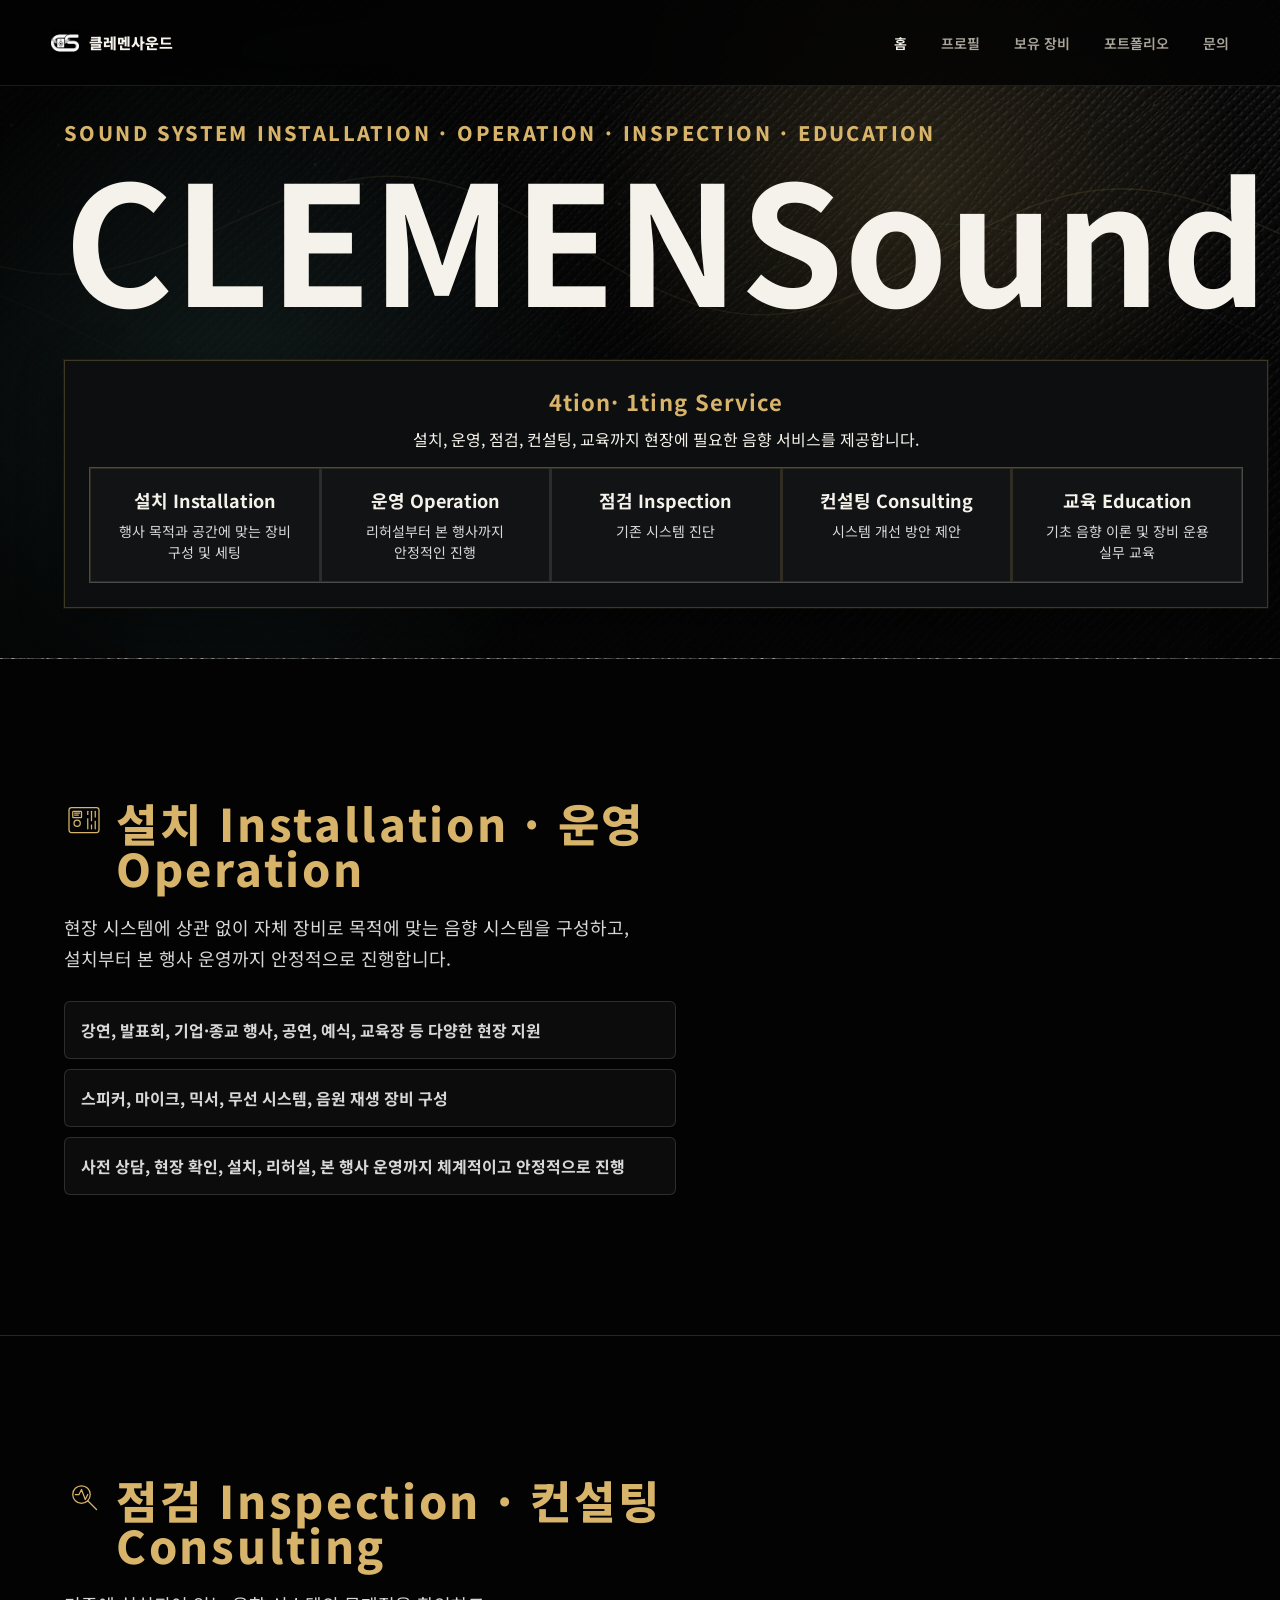
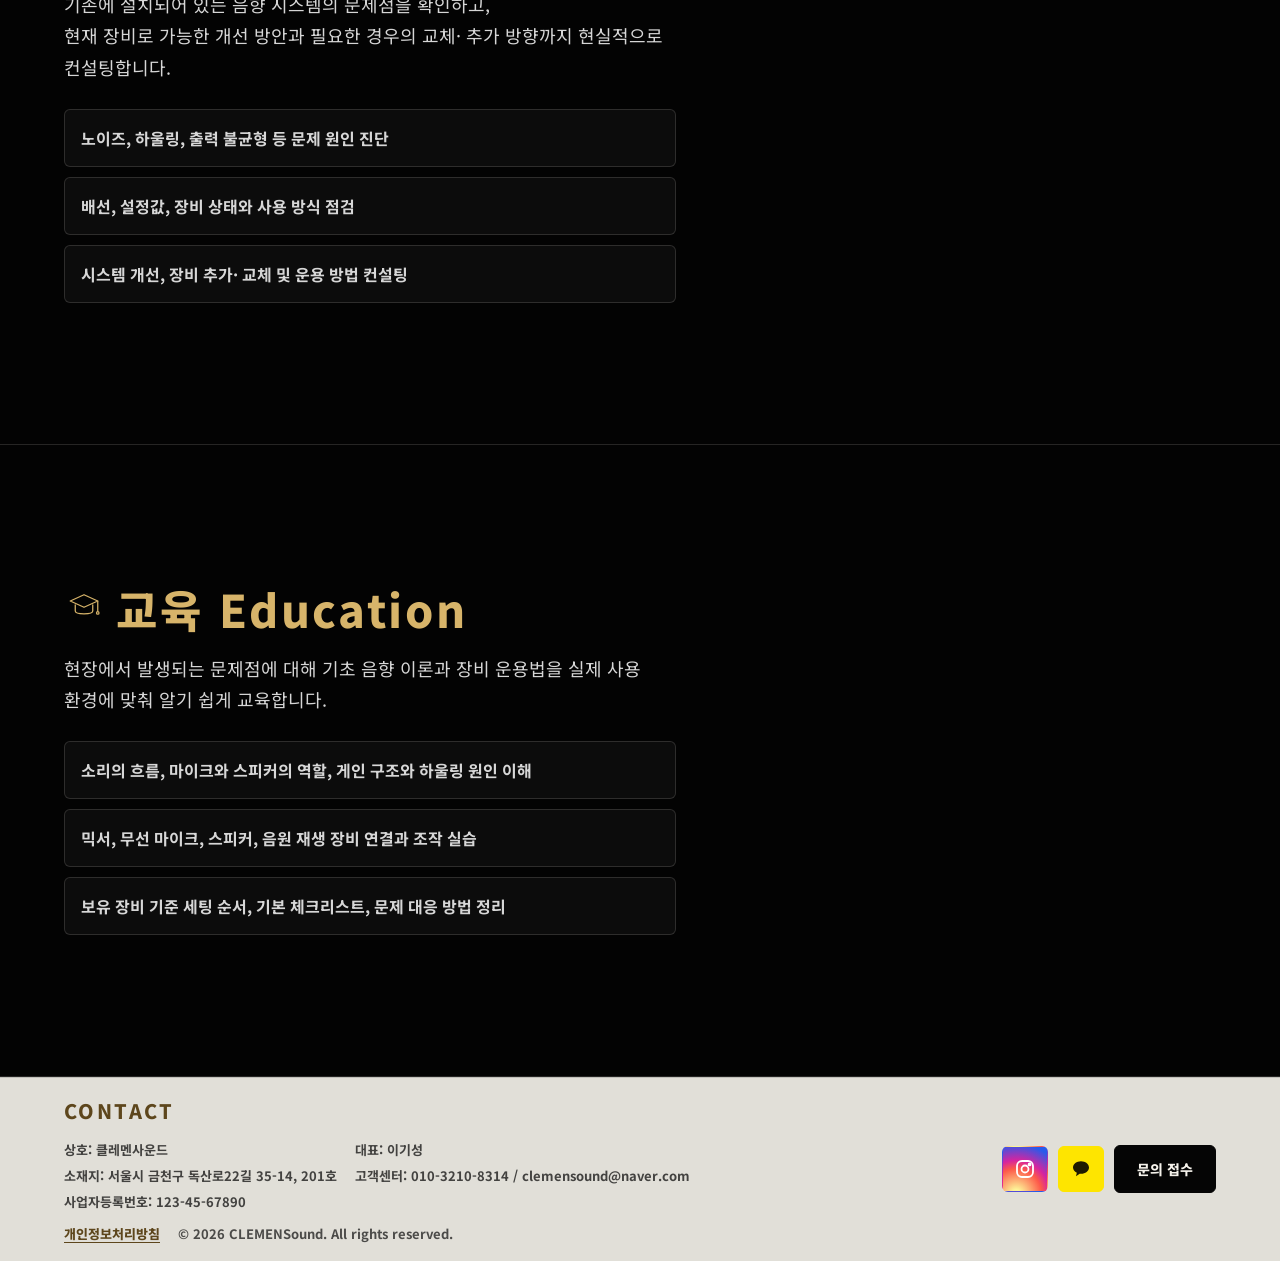
==== index.html @ 14109f8a "icon" ====
<!doctype html>
<html lang="ko">
  <head>
    <meta charset="utf-8" />
    <meta name="viewport" content="width=device-width, initial-scale=1" />
    <title>CLEMENSound 클레멘사운드</title>
    <meta
      name="description"
      content="CLEMENSound는 소규모 행사, 공연, 성당 및 야외 결혼식, 음향 시스템 설치와 오퍼레이팅, 기존 설치 음향 점검과 컨설팅, 기초 음향 및 장비 운용 교육을 제공합니다."
    />
    <link rel="preconnect" href="https://fonts.googleapis.com" />
    <link rel="preconnect" href="https://fonts.gstatic.com" crossorigin />
    <link
      href="https://fonts.googleapis.com/css2?family=Inter:wght@400;500;600;700;800&family=Noto+Sans+KR:wght@400;500;700;800&display=swap"
      rel="stylesheet"
    />
    <link rel="stylesheet" href="styles.css" />
  </head>
  <body data-page="home">
    <div data-header></div>

    <main id="top">
      <section class="hero" aria-labelledby="hero-title">
        <canvas id="soundCanvas" class="sound-canvas" aria-hidden="true"></canvas>
        <div class="hero-shade" aria-hidden="true"></div>
        <div class="hero-inner">
          <p class="eyebrow">Sound System Installation · Operation · Inspection · Education</p>
          <h1 id="hero-title">CLEMENSound</h1>
        </div>

				<div class="service-overview">
				<strong>4tion· 1ting Service</strong>
					<p>    설치, 운영, 점검, 컨설팅, 교육까지 현장에 필요한 음향 서비스를 제공합니다.	</p>
				<div class="hero-actions-grid">
					<div class="hero-action">
						<h3>설치 Installation</h3>
						<p>행사 목적과 공간에 맞는 장비 구성 및 세팅</p>
					</div>
					<div class="hero-action">
						<h3>운영 Operation</h3>
						<p>리허설부터 본 행사까지 안정적인 진행</p>
					</div>
					<div class="hero-action">
						<h3>점검 Inspection</h3>
						<p>기존 시스템 진단</p>
					</div>
					<div class="hero-action">
						<h3> 컨설팅 Consulting</h3>
						<p>시스템 개선 방안 제안</p>
					</div>
					<div class="hero-action">
						<h3>교육 Education</h3>
						<p>기초 음향 이론 및 장비 운용 실무 교육</p>
					</div>
				</div>
			</div>
      </section>

      <section id="setup-operation" class="studio-section setup-operation-section" aria-labelledby="setup-operation-title">
        <div class="studio-copy">
          <h2 id="setup-operation-title" class="section-title-eyebrow service-title">
						<img src="assets/icons/installation.svg" class="service-icon" alt="">
						설치 Installation · 운영 Operation
					</h2>
          <p class="section-description setup-description">
            현장 시스템에 상관 없이 자체 장비로 목적에 맞는 음향 시스템을 구성하고,
            설치부터 본 행사 운영까지 안정적으로 진행합니다.
          </p>
          <ul class="checkup-list">
            <li>강연, 발표회, 기업·종교 행사, 공연, 예식, 교육장 등 다양한 현장 지원</li>
            <li>스피커, 마이크, 믹서, 무선 시스템, 음원 재생 장비 구성</li>
            <li>사전 상담, 현장 확인, 설치, 리허설, 본 행사 운영까지 체계적이고 안정적으로 진행</li>
          </ul>
        </div>
      </section>

      <section id="inspection" class="studio-section inspection-section" aria-labelledby="inspection-title">
        <div class="studio-copy">
					<h2 class="section-title-eyebrow service-title">
						<img src="assets/icons/inspection.svg" class="service-icon" alt="">
						점검 Inspection · 컨설팅 Consulting
					</h2>
          <p class="section-description">
            기존에 설치되어 있는 음향 시스템의 문제점을 확인하고,<br>현재 장비로 가능한 개선 방안과
            필요한 경우의 교체· 추가 방향까지 현실적으로 컨설팅합니다.
          </p>
          <ul class="checkup-list">
            <li>노이즈, 하울링, 출력 불균형 등 문제 원인 진단</li>
            <li>배선, 설정값, 장비 상태와 사용 방식 점검</li>
            <li>시스템 개선, 장비 추가· 교체 및 운용 방법 컨설팅</li>
          </ul>
        </div>
      </section>

      <section id="education" class="studio-section education-section" aria-labelledby="education-title">
        <div class="studio-copy">
          <h2 id="education-title" class="section-title-eyebrow service-title">
						<img src="assets/icons/education.svg" class="service-icon" alt="">
						교육 Education
					</h2>
          <p class="section-description">
            현장에서 발생되는 문제점에 대해 기초 음향 이론과 장비 운용법을 실제 사용 환경에 맞춰 알기 쉽게 교육합니다.
          </p>
          <ul class="checkup-list">
            <li>소리의 흐름, 마이크와 스피커의 역할, 게인 구조와 하울링 원인 이해</li>
            <li>믹서, 무선 마이크, 스피커, 음원 재생 장비 연결과 조작 실습</li>
            <li>보유 장비 기준 세팅 순서, 기본 체크리스트, 문제 대응 방법 정리</li>
          </ul>
        </div>
      </section>
    </main>

    <div data-footer></div>

    <script src="common.js"></script>
    <script src="script.js"></script>
  </body>
</html>
---- styles.css ----
:root {
  color-scheme: dark;
  --font-main: "Century Gothic", "HY태백", "HYTaebaek", "Noto Sans KR", "Malgun Gothic", system-ui, sans-serif;
  --hero-height: 46vh;
  --bg: #030303;
  --panel: #0d0e10;
  --panel-2: #14161a;
  --text: #f5f2eb;
  --muted: #aaa59b;
  --line: rgba(245, 242, 235, 0.14);
  --white-soft: rgba(255, 255, 255, 0.84);
  --gold: #d7b46a;
  --red: #d95f50;
  --cyan: #77d7d5;
  --hero-bg-image: url("assets/images/Saffiano_BG_Garo.jpg");
}

* {
  box-sizing: border-box;
}

html {
  scroll-behavior: smooth;
  scroll-padding-top: 86px;
}

body {
  margin: 0;
  padding-bottom: 0;
  background: var(--bg);
  color: var(--text);
  font-family: var(--font-main);
  letter-spacing: 0;
  overflow-wrap: break-word;
  word-break: keep-all;
}

a {
  color: inherit;
  text-decoration: none;
}

.site-header {
  position: fixed;
  inset: 0 0 auto;
  z-index: 100;
  width: 100%;
  min-height: 86px;
  display: flex;
  align-items: center;
  padding: 22px clamp(20px, 4vw, 56px);
  border-bottom: 1px solid rgba(245, 242, 235, 0.1);
  background: rgba(3, 3, 3, 0.82);
  backdrop-filter: blur(18px);
}

.header-inner {
  display: flex;
  align-items: center;
  justify-content: space-between;
  gap: 24px;
  width: 100%;
}

.brand,
.nav-links {
  display: flex;
  align-items: center;
}

.brand {
  gap: 10px;
  font-weight: 800;
  font-size: 15px;
  text-transform: uppercase;
  white-space: nowrap;
}

.brand img {
  width: 28px;
  height: 28px;
  object-fit: contain;
  border-radius: 4px;
}

/* .brand-mark {
  width: 26px;
  height: 26px;
  border: 1px solid var(--line);
  border-radius: 50%;
  background:
    linear-gradient(90deg, transparent 41%, var(--gold) 42% 46%, transparent 47%),
    radial-gradient(circle at 50% 50%, rgba(215, 180, 106, 0.8), transparent 48%);
} */

.nav-links {
  gap: clamp(16px, 3vw, 34px);
  color: var(--muted);
  font-size: 14px;
  font-weight: 600;
}

.nav-links a:hover {
  color: var(--text);
}

.nav-links a.is-active,
.nav-links a[aria-current="page"] {
  color: var(--text);
}

.hero {
  position: relative;
  min-height: var(--hero-height);
  display: grid;
  align-items: end;
  overflow: hidden;
  padding: 118px clamp(20px, 5vw, 72px) 30px;
  border-bottom: 1px solid var(--line);
  background-color: #030303;
  background-image:
    linear-gradient(90deg, rgba(3, 3, 3, 0.9), rgba(3, 3, 3, 0.54)),
    var(--hero-bg-image);
  background-position:
    center,
    top left;
  background-repeat:
    no-repeat,
    repeat;
  background-size:
    auto,
    auto;
}

.sound-canvas,
.hero-shade {
  position: absolute;
  inset: 0;
}

.sound-canvas {
  width: 100%;
  height: 100%;
  opacity: 0.64;
}

.hero-shade {
  background:
    radial-gradient(circle at 72% 28%, rgba(215, 180, 106, 0.16), transparent 31%),
    radial-gradient(circle at 18% 62%, rgba(119, 215, 213, 0.1), transparent 32%),
    linear-gradient(90deg, rgba(3, 3, 3, 0.74) 0%, rgba(3, 3, 3, 0.48) 44%, rgba(3, 3, 3, 0.32) 100%),
    linear-gradient(180deg, rgba(3, 3, 3, 0.18), rgba(3, 3, 3, 0.9));
}

.hero-inner {
  position: relative;
  z-index: 1;
  width: min(1180px, 100%);
  padding-bottom: clamp(32px, 6vh, 62px);
}

.eyebrow {
  margin: 0 0 16px;
  color: var(--gold);
  font-size: 20px;
  font-weight: 800;
  letter-spacing: 0.12em;
  text-transform: uppercase;
}

h1,
h2,
h3,
p {
  margin-top: 0;
}

h1 {
  margin-bottom: 20px;
  font-size: clamp(62px, 13vw, 170px);
  line-height: 0.86;
  letter-spacing: 0;
  overflow-wrap: normal;
  word-break: keep-all;
}

.brand span,
#hero-title {
  white-space: nowrap;
}

h2,
h3,
p,
.button,
.nav-links a,
.equipment-row h3,
.equipment-row p,
.equipment-row strong {
  overflow-wrap: break-word;
}

.hero-copy {
  width: min(1180px, 100%);
  color: var(--white-soft);
  font-size: clamp(18px, 2vw, 24px);
  line-height: 1.62;
}

.hero-actions {
  display: flex;
  flex-wrap: wrap;
  gap: 12px;
  margin-top: 34px;
}

.button {
  display: inline-flex;
  align-items: center;
  justify-content: center;
  min-height: 48px;
  padding: 0 22px;
  border: 1px solid var(--line);
  border-radius: 6px;
  font-weight: 800;
  font-size: 14px;
}

.button.primary {
  background: var(--text);
  color: #050505;
  border-color: var(--text);
}

.button.secondary {
  color: var(--text);
  background: rgba(255, 255, 255, 0.06);
}

.button:hover {
  transform: translateY(-1px);
}

.hero-metrics {
  position: relative;
  z-index: 1;
  display: grid;
  grid-template-columns: repeat(4, minmax(0, 1fr));
  gap: 1px;
  width: min(1040px, 100%);
  background: var(--line);
  border: 1px solid var(--line);
}

.hero-metrics div {
  padding: 18px;
  background: rgba(8, 9, 10, 0.72);
  backdrop-filter: blur(14px);
}

.hero-metrics strong,
.hero-metrics span {
  display: block;
}

.hero-metrics strong {
  font-size: 24px;
}

.hero-metrics span {
  margin-top: 4px;
  color: var(--muted);
  font-size: 13px;
}

.section {
  padding: clamp(76px, 11vw, 142px) clamp(20px, 5vw, 72px);
}

.section-heading {
  display: flex;
  justify-content: space-between;
  gap: 24px;
  align-items: end;
  margin-bottom: 34px;
}

.section-heading.narrow {
  display: block;
  max-width: 760px;
}

.section-lead {
  width: min(520px, 100%);
  margin-bottom: 0;
  color: var(--muted);
  font-size: 18px;
  line-height: 1.7;
}

h2 {
  margin-bottom: 0;
  font-size: clamp(34px, 5vw, 45px);
  line-height: 1;
}

.section-title-eyebrow {
  margin-bottom: 22px;
  color: var(--gold);
  font-weight: 800;
  letter-spacing: 0.06em;
}

.work-grid {
  display: grid;
  grid-template-columns: repeat(3, minmax(0, 1fr));
  gap: 1px;
  background: var(--line);
  border: 1px solid var(--line);
}

.work-card {
  min-height: 360px;
  padding: 28px;
  display: flex;
  flex-direction: column;
  justify-content: flex-end;
  background: linear-gradient(180deg, var(--panel-2), var(--panel));
}

.work-card svg,
.education-card svg {
  width: clamp(36px, 3vw, 42px);
  height: clamp(36px, 3vw, 42px);
}

.track-visual {
  flex: 1;
  display: flex;
  align-items: center;
  gap: 12px;
  margin-bottom: 42px;
}

.track-visual span {
  width: 100%;
  min-width: 16px;
  border-radius: 999px;
  background: currentColor;
  opacity: 0.84;
}

.track-visual span:nth-child(1) { height: 28%; }
.track-visual span:nth-child(2) { height: 62%; }
.track-visual span:nth-child(3) { height: 100%; }
.track-visual span:nth-child(4) { height: 48%; }
.track-visual span:nth-child(5) { height: 78%; }

.track-visual.calm { color: var(--gold); }
.track-visual.pulse { color: var(--red); }
.track-visual.bright { color: var(--cyan); }
.track-visual.learn { color: var(--white-soft); }

.work-card h3,
.service-list h3 {
  margin-bottom: 12px;
  font-size: 24px;
}

.work-card p,
.service-list p,
.studio-copy p {
  color: var(--muted);
  line-height: 1.74;
}

.service-overview{
  padding:24px;
  background: var(--panel);
  margin-top:-20px;
  margin-bottom:20px;
  text-align:center;
  position: relative;
  z-index: 20;
  border: 1px solid rgba(215,180,106,.25);
  box-shadow:
    0 12px 40px rgba(0,0,0,.4),
    0 0 0 1px rgba(215,180,106,.08);
}

.service-overview strong{
  display:block;
  color:var(--gold);
  font-size:22px;
  margin-bottom:10px;
	letter-spacing:0.05em;
}

.hero-actions-grid {
  display: grid;
  grid-template-columns: repeat(5, minmax(0, 1fr));
  gap: 1px;
  width: 100%;
  background: var(--line);
  border: 1px solid var(--line);
}

.hero-action {
  padding: 18px;
  background: rgba(8, 9, 10, 0.72);
  border: 1px solid rgba(215, 180, 106, 0.15);
  transition: 0.25s ease;
}

.hero-action:hover {
  background: #181d23;
  border-color: rgba(215, 180, 106, 0.35);
}

.hero-action h3 {
  margin-bottom: 8px;
  font-size: 18px;
}

.hero-action p {
  margin: 0;
  color: var(--white-soft);
  font-size: 14px;
  line-height: 1.5;
}
.services-section {
  background: #08090a;
}

.service-list {
  display: grid;
  margin-top: 42px;
  border-top: 1px solid var(--line);
}

.service-list article {
  display: grid;
  grid-template-columns: 90px 1fr 1.4fr;
  gap: 28px;
  padding: 30px 0;
  border-bottom: 1px solid var(--line);
}

.service-list span {
  color: var(--gold);
  font-weight: 800;
}

.setup-operation-section {
  border-bottom: 1px solid var(--line);
}

.education-section {
  border-bottom: 1px solid var(--line);
}

.education-grid {
  display: grid;
  grid-template-columns: repeat(3, minmax(0, 1fr));
  gap: 1px;
  margin-top: 42px;
  border: 1px solid var(--line);
  background: var(--line);
}

.education-card {
  min-height: 300px;
  padding: 28px;
  display: flex;
  flex-direction: column;
  justify-content: flex-end;
  background:
    linear-gradient(180deg, rgba(255, 255, 255, 0.05), transparent 42%),
    var(--panel);
}

.education-card span {
  width: fit-content;
  margin-bottom: auto;
  padding: 8px 10px;
  border: 1px solid rgba(215, 180, 106, 0.34);
  border-radius: 6px;
  color: var(--gold);
  font-size: 12px;
  font-weight: 800;
  text-transform: uppercase;
}

.education-card h3 {
  margin: 34px 0 12px;
  font-size: 24px;
}

.education-card p {
  margin-bottom: 0;
  color: var(--muted);
  line-height: 1.74;
}

.inspection-section {
  border-bottom: 1px solid var(--line);
}

.studio-section {
  display: grid;
  grid-template-columns: minmax(0, 0.95fr) minmax(320px, 0.72fr);
  gap: clamp(28px, 6vw, 86px);
  align-items: center;
  padding: clamp(76px, 11vw, 142px) clamp(20px, 5vw, 72px);
}

.studio-copy {
  max-width: 100%;
}

.studio-copy .section-description {
  font-size: 18px;
  color: var(--white-soft);
}

/* .studio-copy .setup-description {
  font-size: 18px;
  color: var(--white-soft);
} */

@media (min-width: 1700px) {
  .hero-copy,
  .profile-hero h2,
  .profile-hero p,
  .portfolio-hero h2,
  .portfolio-hero p,
  .equipment-hero h2,
  .equipment-hero p,
	.contact-hero h2,
	.contact-hero p,
  .studio-copy > h2,
  .studio-copy > p {
    white-space: nowrap;
  }
}

.checkup-list {
  display: grid;
  gap: 10px;
  margin: 26px 0 0;
  padding: 0;
  list-style: none;
}

.checkup-list li {
  padding: 16px 16px;
  border: 1px solid var(--line);
  border-radius: 6px;
  color: var(--white-soft);
  background: rgba(255, 255, 255, 0.04);
  font-weight: 700;
}

.console-panel {
  border: 1px solid var(--line);
  border-radius: 8px;
  padding: 24px;
  background:
    linear-gradient(135deg, rgba(255, 255, 255, 0.08), transparent 38%),
    #101114;
  box-shadow: 0 28px 90px rgba(0, 0, 0, 0.44);
}

.console-top,
.knob-row,
.meter,
.faders {
  display: grid;
  gap: 14px;
}

.console-top {
  grid-template-columns: 1.4fr 0.8fr 0.5fr;
  margin-bottom: 24px;
}

.console-top span,
.faders span {
  height: 12px;
  border-radius: 999px;
  background: rgba(255, 255, 255, 0.18);
}

.knob-row {
  grid-template-columns: repeat(4, 1fr);
  margin-bottom: 26px;
}

.knob-row span {
  aspect-ratio: 1;
  border-radius: 50%;
  background:
    radial-gradient(circle at 50% 50%, #101114 0 36%, transparent 37%),
    conic-gradient(from 30deg, var(--gold), var(--red), var(--cyan), var(--gold));
}

.meter {
  grid-template-columns: repeat(8, 1fr);
  align-items: end;
  min-height: 180px;
  margin-bottom: 24px;
  padding: 16px;
  background: #070809;
  border: 1px solid var(--line);
}

.meter i {
  display: block;
  min-height: 24px;
  background: linear-gradient(180deg, var(--red), var(--gold), var(--cyan));
}

.meter i:nth-child(1) { height: 38%; }
.meter i:nth-child(2) { height: 84%; }
.meter i:nth-child(3) { height: 54%; }
.meter i:nth-child(4) { height: 96%; }
.meter i:nth-child(5) { height: 44%; }
.meter i:nth-child(6) { height: 72%; }
.meter i:nth-child(7) { height: 62%; }
.meter i:nth-child(8) { height: 88%; }

.faders {
  grid-template-columns: repeat(3, 1fr);
}

.faders span:nth-child(2) {
  background: var(--gold);
}

.site-footer {
  position: static;
  display: flex;
  justify-content: space-between;
  gap: 22px;
  align-items: center;
  min-height: 96px;
  padding: 18px clamp(20px, 5vw, 72px);
  border-top: 1px solid rgba(5, 5, 5, 0.14);
  background: rgba(245, 242, 235, 0.92);
  color: #050505;
  backdrop-filter: blur(18px);
}

.site-footer .eyebrow {
  margin-bottom: 8px;
  color: #5d461c;
}

.site-footer h2 {
  max-width: 760px;
  font-size: clamp(20px, 2.6vw, 34px);
  line-height: 1.08;
}

.footer-legal {
  display: grid;
  grid-template-columns: repeat(2, minmax(0, max-content));
  gap: 7px 18px;
  margin-top: 16px;
  color: rgba(5, 5, 5, 0.72);
  font-size: 13px;
  font-weight: 700;
  line-height: 1.45;
}

.footer-meta {
  display: flex;
  flex-wrap: wrap;
  align-items: center;
  gap: 8px 18px;
  margin-top: 12px;
  color: rgba(5, 5, 5, 0.68);
  font-size: 13px;
  font-weight: 700;
}

.footer-privacy {
  padding: 0;
  border: 0;
  color: #5d461c;
  background: transparent;
  cursor: pointer;
  font: inherit;
  font-weight: 800;
  text-decoration: underline;
  text-underline-offset: 3px;
}

.footer-privacy-content {
  width: min(620px, 100%);
}

.footer-privacy-content p + p {
  margin-top: 16px;
}

.site-footer .button.primary {
  color: var(--text);
  background: #050505;
  border-color: #050505;
  white-space: nowrap;
}

.footer-actions {
  display: flex;
  flex-wrap: wrap;
  justify-content: flex-end;
  align-items: center;
  gap: 10px;
}

.social-link {
  display: inline-grid;
  place-items: center;
  width: 46px;
  height: 46px;
  flex: 0 0 auto;
  border: 1px solid rgba(5, 5, 5, 0.18);
  border-radius: 6px;
  background: #050505;
  color: var(--text);
}

.social-link svg {
  width: 22px;
  height: 22px;
  fill: none;
  stroke: currentColor;
  stroke-width: 1.8;
}

.social-link.instagram {
  color: #fff;
  background: radial-gradient(circle at 30% 107%, #fdf497 0 8%, #fd5949 45%, #d6249f 60%, #285aeb 90%);
  border-color: transparent;
}

.social-link.instagram svg {
  width: 24px;
  height: 24px;
  fill: none;
  stroke: currentColor;
  stroke-width: 1.8;
}

.social-link.kakao {
  color: #1f1b00;
  background: #fee500;
  border-color: #fee500;
}

.social-link.kakao svg {
  width: 24px;
  height: 24px;
  fill: currentColor;
  stroke: none;
}

.button.kakao {
  color: #1f1b00;
  background: #fee500;
  border-color: #fee500;
  white-space: nowrap;
}

.profile-page,
.portfolio-page,
.equipment-page,
.contact-page {
  padding-top: 86px;
}

.profile-hero {
  position: relative;
  overflow: hidden;
  min-height: var(--hero-height);
  padding: clamp(58px, 8vw, 96px) clamp(20px, 5vw, 72px);
  border-bottom: 1px solid var(--line);
  background-color: #030303;
  background-image:
    linear-gradient(90deg, rgba(3, 3, 3, 0.9), rgba(3, 3, 3, 0.54)),
    var(--hero-bg-image);
  background-position:
    center,
    top left;
  background-repeat:
    no-repeat,
    repeat;
  background-size:
    auto,
    auto;
}

.profile-hero h1 {
  position: relative;
  z-index: 1;
  max-width: 980px;
  font-size: clamp(48px, 8vw, 118px);
}

.profile-hero p {
  position: relative;
  z-index: 1;
  max-width: 1180px;
  color: var(--white-soft);
  font-size: clamp(18px, 2vw, 23px);
  line-height: 1.68;
}

.profile-badge {
  display: grid;
  place-items: center;
  aspect-ratio: 1;
  border: 1px solid var(--line);
  border-radius: 8px;
  background:
    linear-gradient(135deg, rgba(255, 255, 255, 0.08), transparent 40%),
    #0c0d0f;
}

.profile-badge span {
  color: var(--gold);
  font-size: clamp(54px, 8vw, 118px);
  font-weight: 800;
}

.profile-section {
  padding: clamp(62px, 9vw, 112px) clamp(20px, 5vw, 72px);
  border-bottom: 1px solid var(--line);
}

.profile-section-heading {
  margin-bottom: 30px;
}

.profile-section h2 {
  font-size: clamp(32px, 4vw, 56px);
}

.profile-panel {
  max-width: 860px;
  padding: 28px;
  border: 1px solid var(--line);
  border-radius: 8px;
  background: var(--panel);
}

.profile-panel p,
.profile-list p {
  margin-bottom: 0;
  color: var(--muted);
  line-height: 1.74;
}

.profile-list {
  display: grid;
  border-top: 1px solid var(--line);
}

.profile-list article {
  display: grid;
  grid-template-columns: 90px 1fr 1.4fr;
  gap: 28px;
  padding: 30px 0;
  border-bottom: 1px solid var(--line);
}

.profile-list span {
  color: var(--gold);
  font-weight: 800;
}

.profile-list h3 {
  margin-bottom: 0;
  font-size: 24px;
}

.profile-tags {
  display: flex;
  flex-wrap: wrap;
  gap: 12px;
}

.profile-tags span {
  display: inline-flex;
  min-height: 42px;
  align-items: center;
  padding: 0 16px;
  border: 1px solid var(--line);
  border-radius: 999px;
  color: var(--white-soft);
  background: rgba(255, 255, 255, 0.05);
  font-weight: 700;
}

.portfolio-hero {
  position: relative;
  overflow: hidden;
  min-height: var(--hero-height);
  padding: clamp(58px, 8vw, 96px) clamp(20px, 5vw, 72px);
  border-bottom: 1px solid var(--line);
  background-color: #030303;
  background-image:
    linear-gradient(90deg, rgba(3, 3, 3, 0.9), rgba(3, 3, 3, 0.54)),
    var(--hero-bg-image);
  background-position:
    center,
    top left;
  background-repeat:
    no-repeat,
    repeat;
  background-size:
    auto,
    auto;
}

.portfolio-hero h1 {
  position: relative;
  z-index: 1;
  max-width: 980px;
  font-size: clamp(48px, 8vw, 118px);
}

.portfolio-hero p {
  position: relative;
  z-index: 1;
  max-width: 1180px;
  color: var(--white-soft);
  font-size: clamp(18px, 2vw, 23px);
  line-height: 1.68;
}

.portfolio-section {
  padding: clamp(62px, 9vw, 112px) clamp(20px, 5vw, 72px);
  border-bottom: 1px solid var(--line);
}

.portfolio-grid {
  display: grid;
  grid-template-columns: repeat(4, minmax(0, 1fr));
  gap: 1px;
  border: 1px solid var(--line);
  background: var(--line);
}

.portfolio-card {
  min-height: 360px;
  display: flex;
  flex-direction: column;
  padding: 22px;
  background: var(--panel);
}

.record-list {
  display: grid;
  border-top: 1px solid var(--line);
}

.record-category-heading {
  margin: 42px 0 18px;
}

.record-category-heading:first-of-type {
  margin-top: 0;
}

.record-category-heading h3 {
  margin-bottom: 0;
  font-size: clamp(26px, 3vw, 38px);
}

.record-item {
  display: grid;
  grid-template-columns: max-content minmax(140px, 0.75fr) minmax(220px, 1.25fr) minmax(96px, 0.42fr);
  gap: clamp(22px, 3vw, 38px);
  align-items: center;
  padding: 30px 0;
  border-bottom: 1px solid var(--line);
}

.performance-list {
  display: grid;
  border-top: 1px solid var(--line);
}

.performance-item {
  display: grid;
  grid-template-columns: minmax(180px, 0.95fr) minmax(260px, 1.35fr) minmax(96px, 0.42fr);
  gap: clamp(18px, 3vw, 34px);
  align-items: center;
  padding: 22px 0;
  border-bottom: 1px solid var(--line);
}

.performance-item h3,
.performance-item h4 {
  margin-bottom: 0;
  color: var(--text);
  font-size: 22px;
}

.performance-item p {
  margin-bottom: 0;
  color: var(--muted);
  line-height: 1.68;
}

.performance-item .record-period {
  color: var(--gold);
  font-weight: 800;
}

.record-photos {
  display: grid;
  gap: 12px;
  width: 300px;
}

.record-photo {
  display: grid;
  place-items: center;
  width: 300px;
  height: 300px;
  overflow: hidden;
  border: 1px solid var(--line);
  border-radius: 8px;
  background: #08090a;
}

.record-photo-main {
  cursor: zoom-in;
}

.record-photo-main:focus-visible {
  outline: 2px solid rgba(215, 180, 106, 0.82);
  outline-offset: 3px;
}

.record-photo-main > img {
  transition:
    opacity 160ms ease,
    transform 160ms ease;
}

.record-photo-main:hover > img,
.record-photo-main:focus-visible > img {
  opacity: 0.92;
  transform: scale(1.015);
}

.record-subphotos {
  display: flex;
  align-items: center;
  gap: 8px;
  width: 100%;
  max-width: 100%;
  min-height: 76px;
  padding: 0 0 8px;
  border: 0;
  border-radius: 8px;
  background: transparent;
  overflow-x: auto;
  overflow-y: hidden;
  scrollbar-width: thin;
  scrollbar-color: rgba(215, 180, 106, 0.54) rgba(255, 255, 255, 0.08);
  scroll-snap-type: x proximity;
}

.record-subphotos::-webkit-scrollbar {
  height: 8px;
}

.record-subphotos::-webkit-scrollbar-track {
  border-radius: 999px;
  background: rgba(255, 255, 255, 0.08);
}

.record-subphotos::-webkit-scrollbar-thumb {
  border-radius: 999px;
  background: rgba(215, 180, 106, 0.54);
}

.record-subphotos:empty {
  display: none;
}

.record-photo > img {
  display: block;
  width: 300px;
  height: 300px;
  object-fit: contain;
}

.record-subphoto {
  flex: 0 0 68px;
  display: grid;
  place-items: center;
  width: 68px;
  height: 68px;
  padding: 0;
  border: 0;
  overflow: hidden;
  border-radius: 6px;
  color: inherit;
  background: transparent;
  cursor: zoom-in;
  scroll-snap-align: start;
}

.record-subphoto img {
  display: block;
  width: 68px;
  height: 68px;
  object-fit: contain;
  border: 1px solid var(--line);
  border-radius: 6px;
  background: #08090a;
  transition:
    border-color 160ms ease,
    opacity 160ms ease,
    transform 160ms ease;
}

.record-subphoto:hover img,
.record-subphoto:focus-visible img {
  border-color: rgba(215, 180, 106, 0.72);
  opacity: 0.92;
  transform: translateY(-1px);
}

.record-item h3 {
  margin-bottom: 0;
  font-size: 24px;
}

.record-item p {
  margin-bottom: 0;
  color: var(--muted);
  line-height: 1.72;
}

.record-item .record-period {
  color: var(--gold);
  font-weight: 800;
}

main img {
  max-width: 100%;
  height: auto;
  object-fit: contain;
}

main .record-photo > img {
  width: 300px;
  height: 300px;
  max-width: none;
  object-fit: contain;
}

main .record-subphoto img {
  width: 68px;
  height: 68px;
  max-width: none;
  object-fit: contain;
}

.work-card img,
.portfolio-card img,
.profile-panel img {
  display: block;
  width: 100%;
  max-height: 520px;
  aspect-ratio: 1 / 1;
  object-fit: contain;
  border: 1px solid var(--line);
  border-radius: 8px;
  background: #08090a;
}

.portfolio-visual {
  min-height: 150px;
  margin-bottom: auto;
  border: 1px solid var(--line);
  border-radius: 8px;
  background:
    linear-gradient(90deg, transparent 0 12%, currentColor 12% 15%, transparent 15% 24%, currentColor 24% 28%, transparent 28%),
    linear-gradient(180deg, rgba(255, 255, 255, 0.08), transparent),
    #08090a;
  opacity: 0.86;
}

.portfolio-visual.calm { color: rgba(215, 180, 106, 0.7); }
.portfolio-visual.pulse { color: rgba(217, 95, 80, 0.64); }
.portfolio-visual.bright { color: rgba(119, 215, 213, 0.64); }
.portfolio-visual.neutral { color: rgba(245, 242, 235, 0.32); }

.portfolio-card span {
  margin-top: 26px;
  color: var(--gold);
  font-size: 12px;
  font-weight: 800;
  text-transform: uppercase;
}

.portfolio-card h3 {
  margin: 10px 0 12px;
  font-size: 23px;
}

.portfolio-card p,
.case-template p {
  margin-bottom: 0;
  color: var(--muted);
  line-height: 1.68;
}

.case-template {
  display: grid;
  border-top: 1px solid var(--line);
}

.case-template article {
  display: grid;
  grid-template-columns: 90px 1fr 1.4fr;
  gap: 28px;
  padding: 30px 0;
  border-bottom: 1px solid var(--line);
}

.case-template span {
  color: var(--gold);
  font-weight: 800;
}

.case-template h3 {
  margin-bottom: 0;
  font-size: 24px;
}

.equipment-hero {
  position: relative;
  overflow: hidden;
  min-height: var(--hero-height);
  padding: clamp(58px, 8vw, 96px) clamp(20px, 5vw, 72px);
  border-bottom: 1px solid var(--line);
  background-color: #030303;
  background-image:
    linear-gradient(90deg, rgba(3, 3, 3, 0.9), rgba(3, 3, 3, 0.54)),
    var(--hero-bg-image);
  background-position:
    center,
    top left;
  background-repeat:
    no-repeat,
    repeat;
  background-size:
    auto,
    auto;
}

.equipment-hero h1 {
  position: relative;
  z-index: 1;
  max-width: 980px;
  font-size: clamp(48px, 8vw, 118px);
}

.equipment-hero p {
  position: relative;
  z-index: 1;
  max-width: 1180px;
  color: var(--white-soft);
  font-size: clamp(18px, 2vw, 23px);
  line-height: 1.68;
}

.equipment-section {
  padding: clamp(62px, 9vw, 112px) clamp(20px, 5vw, 72px);
  border-bottom: 1px solid var(--line);
}

.equipment-table {
  display: grid;
  border: 1px solid var(--line);
  background: var(--panel);
}

.equipment-row {
  display: grid;
  grid-template-columns: 160px 1fr 1fr 2fr 2fr 1fr;
	gap: 20px;	
	padding: 20px;
	border-bottom: 1px solid var(--line);
	align-items: center;
}

.equipment-row:last-child {
  border-bottom: 0;
}

.equipment-head {
  min-height: 50px;
  color: var(--gold);
  background: rgba(255, 255, 255, 0.04);
  font-size: 12px;
  font-weight: 800;
  text-transform: uppercase;
}

.equipment-photo {
  display: grid;
  place-items: center;
  width: 100%;
  min-height: 220px;
  aspect-ratio: 1 / 1;
  padding: 0;
  overflow: hidden;
  border: 1px solid var(--line);
  border-radius: 8px;
  background:
    linear-gradient(135deg, rgba(255, 255, 255, 0.08), transparent 44%),
    #08090a;
  cursor: zoom-in;
}

.equipment-photo img {
  width: calc(100% - 18px);
  height: calc(100% - 18px);
  object-fit: contain;
  transition: transform 0.2s ease;
}

.equipment-photo:hover img,
.equipment-photo:focus-visible img {
  transform: scale(1.04);
}

.image-preview-layer {
  position: fixed;
  inset: 0;
  z-index: 300;
  display: grid;
  place-items: center;
  padding: clamp(18px, 4vw, 46px);
  background: rgba(0, 0, 0, 0.56);
  pointer-events: none;
}

.image-preview-layer[data-locked="true"] {
  pointer-events: auto;
}

.image-preview-layer[hidden] {
  display: none;
}

.image-preview-card {
  position: relative;
  width: min(920px, 92vw);
  max-height: 82vh;
  padding: 14px;
  border: 1px solid var(--line);
  border-radius: 8px;
  background: rgba(10, 11, 13, 0.96);
  box-shadow: 0 28px 90px rgba(0, 0, 0, 0.54);
}

.image-preview-card img {
  display: block;
  width: 100%;
  max-height: 70vh;
  object-fit: contain;
  border-radius: 6px;
  background: #050505;
}

.image-preview-card p {
  margin: 12px 0 0;
  color: var(--text);
  font-weight: 800;
}

.image-preview-close {
  position: absolute;
  top: 8px;
  right: 8px;
  width: 34px;
  height: 34px;
  border: 1px solid var(--line);
  border-radius: 50%;
  background: rgba(5, 5, 5, 0.82);
  color: var(--text);
  cursor: pointer;
  font-size: 24px;
  line-height: 1;
}

.equipment-row h3 {
  margin-bottom: 0;
  font-size: 22px;
}

.equipment-row strong {
  color: var(--text);
  font-size: 18px;
}

.equipment-row p,
.equipment-list p {
  margin-bottom: 0;
  color: var(--muted);
  line-height: 1.68;
}

.equipment-list {
  display: grid;
  border-top: 1px solid var(--line);
}

.equipment-list article {
  display: grid;
  grid-template-columns: 90px 1fr 1.4fr;
  gap: 28px;
  padding: 30px 0;
  border-bottom: 1px solid var(--line);
}

.equipment-list span {
  color: var(--gold);
  font-weight: 800;
}

.equipment-list h3 {
  margin-bottom: 0;
  font-size: 24px;
}

.contact-hero {
  position: relative;
  overflow: hidden;
  min-height: var(--hero-height);
  padding: clamp(58px, 8vw, 96px) clamp(20px, 5vw, 72px);
  border-bottom: 1px solid var(--line);
  background-color: #030303;
  background-image:
    linear-gradient(90deg, rgba(3, 3, 3, 0.9), rgba(3, 3, 3, 0.54)),
    var(--hero-bg-image);
  background-position:
    center,
    top left;
  background-repeat:
    no-repeat,
    repeat;
  background-size:
    auto,
    auto;
}

.contact-hero h1 {
  position: relative;
  z-index: 1;
  max-width: 980px;
  font-size: clamp(48px, 8vw, 118px);
}

.contact-hero p {
  position: relative;
  z-index: 1;
  max-width: 760px;
  color: var(--white-soft);
  font-size: clamp(18px, 2vw, 23px);
  line-height: 1.68;
}

.contact-section {
  padding: clamp(54px, 8vw, 98px) clamp(20px, 5vw, 72px);
  border-bottom: 1px solid var(--line);
}

.contact-form-wrap {
  max-width: 920px;
}

.contact-form {
  display: grid;
  gap: 20px;
}

.form-grid {
  display: grid;
  grid-template-columns: repeat(2, minmax(0, 1fr));
  gap: 18px;
}

.contact-form label,
.service-checks legend {
  color: var(--white-soft);
  font-weight: 800;
}

.contact-form input,
.contact-form select,
.contact-form textarea {
  width: 100%;
  margin-top: 9px;
  padding: 14px 14px;
  border: 1px solid var(--line);
  border-radius: 6px;
  outline: none;
  background: rgba(255, 255, 255, 0.06);
  color: var(--text);
  font: inherit;
}

.contact-form input:focus,
.contact-form select:focus,
.contact-form textarea:focus {
  border-color: rgba(215, 180, 106, 0.68);
  box-shadow: 0 0 0 3px rgba(215, 180, 106, 0.12);
}

.contact-form option {
  color: #050505;
}

.contact-form textarea {
  resize: vertical;
  min-height: 150px;
}

.address-row {
  display: grid;
  grid-template-columns: minmax(0, 1fr) auto;
  gap: 10px;
  align-items: end;
}

.form-button {
  margin-top: 9px;
  min-height: 49px;
}

.service-checks {
  display: grid;
  grid-template-columns: repeat(3, minmax(0, 1fr));
  gap: 12px;
  margin: 0;
  padding: 20px;
  border: 1px solid var(--line);
  border-radius: 8px;
  background: rgba(255, 255, 255, 0.04);
}

.service-checks legend {
  padding: 0 8px;
}

.service-checks label,
.privacy-box label {
  display: flex;
  align-items: center;
  gap: 8px;
  color: var(--muted);
  font-weight: 700;
}

.service-checks input,
.privacy-box input {
  width: 16px;
  height: 16px;
  margin: 0;
  accent-color: var(--gold);
}

.privacy-box {
  display: flex;
  align-items: center;
  justify-content: space-between;
  gap: 12px;
  padding: 16px;
  border: 1px solid var(--line);
  border-radius: 8px;
  background: rgba(255, 255, 255, 0.04);
}

.upload-link-box {
  display: flex;
  align-items: center;
  justify-content: space-between;
  gap: 16px;
  padding: 18px;
  border: 1px solid var(--line);
  border-radius: 8px;
  background: rgba(255, 255, 255, 0.04);
}

.upload-link-box strong {
  display: block;
  color: var(--white-soft);
  font-weight: 800;
}

.upload-link-box p {
  margin: 6px 0 0;
  color: var(--muted);
  line-height: 1.55;
}

#viewPrivacy {
  min-width: 86px;
  min-height: 34px;
  border: 1px solid var(--line);
  border-radius: 999px;
  background: transparent;
  color: var(--gold);
  cursor: pointer;
  font: inherit;
  font-weight: 800;
}

.submit-button {
  width: 100%;
  min-height: 56px;
}

.submit-button:disabled {
  cursor: not-allowed;
  opacity: 0.44;
}

.form-status {
  min-height: 24px;
  margin-bottom: 0;
  color: var(--muted);
  font-weight: 800;
}

.form-status[data-state="success"] {
  color: var(--cyan);
}

.form-status[data-state="warn"] {
  color: var(--gold);
}

.form-status[data-state="error"] {
  color: var(--red);
}

.loading-overlay,
.modal {
  position: fixed;
  inset: 0;
  z-index: 100;
  display: grid;
  place-items: center;
  padding: 20px;
  background: rgba(0, 0, 0, 0.62);
}

.loading-overlay[hidden],
.modal[hidden] {
  display: none;
}

.loading-box,
.modal-content {
  width: min(430px, 100%);
  padding: 28px;
  border: 1px solid var(--line);
  border-radius: 8px;
  background: var(--text);
  color: #050505;
  box-shadow: 0 28px 90px rgba(0, 0, 0, 0.44);
}

.loading-box {
  text-align: center;
}

.modal-content {
  position: relative;
}

.modal-content h2 {
  font-size: 26px;
}

.modal-content p {
  margin-bottom: 0;
  line-height: 1.7;
}

.close {
  position: absolute;
  top: 10px;
  right: 12px;
  border: 0;
  background: transparent;
  color: #050505;
  cursor: pointer;
  font-size: 30px;
  line-height: 1;
}

.spinner {
  width: 46px;
  height: 46px;
  margin: 0 auto 16px;
  border: 5px solid rgba(5, 5, 5, 0.16);
  border-top-color: var(--gold);
  border-radius: 50%;
  animation: spin 0.9s linear infinite;
}

@keyframes spin {
  to {
    transform: rotate(360deg);
  }
}

@media (max-width: 860px) {
  body {
    padding-bottom: 184px;
  }

  .nav-links {
    display: flex;
  }



  .hero,
  .profile-hero,
  .portfolio-hero,
  .equipment-hero,
  .contact-hero {
    min-height: var(--hero-height);
  }

  .hero-metrics,
  .work-grid,
  .education-grid,
  .studio-section,
  .profile-hero,
  .portfolio-grid,
  .form-grid,
  .service-checks {
    grid-template-columns: 1fr;
  }

  .equipment-head {
    display: none;
  }

  .equipment-row {
    grid-template-columns: 1fr;
    align-items: start;
    gap: 12px;
  }

  .equipment-photo {
    max-width: 260px;
  }

  .section-heading {
    display: block;
  }

  .section-lead {
    margin-top: 18px;
    font-size: 16px;
  }

  .work-card {
    min-height: 320px;
  }

  .service-list article,
  .profile-list article,
  .case-template article,
  .record-item,
  .performance-item,
  .equipment-list article {
    grid-template-columns: 1fr;
    gap: 10px;
  }

  .record-photo {
    width: min(300px, 100%);
    height: auto;
    aspect-ratio: 1 / 1;
  }

  .record-photos {
    width: min(300px, 100%);
  }

  main .record-photo > img {
    width: 100%;
    height: 100%;
    max-width: 100%;
  }

  .record-subphotos {
    display: flex;
  }

  main .record-subphoto img {
    width: 68px;
    height: 68px;
    max-width: none;
  }

  .site-footer {
    align-items: flex-start;
    flex-direction: column;
    gap: 14px;
    min-height: 168px;
  }

  .site-footer .button {
    min-height: 42px;
  }

  .footer-legal {
    grid-template-columns: 1fr;
  }

  .footer-actions {
    justify-content: flex-start;
    width: 100%;
  }
}

@media (max-width: 520px) {
  body {
    padding-bottom: 220px;
  }

  .site-header {
    padding: 18px 18px;
  }

  .brand {
    font-size: 13px;
  }

  .hero,
  .profile-hero,
  .portfolio-hero,
  .equipment-hero,
  .contact-hero {
    min-height: var(--hero-height);
    padding-top: 104px;
  }

  .hero-metrics {
    display: none;
  }

  .button {
    width: 100%;
  }

  .site-footer {
    min-height: 198px;
    padding: 14px 18px;
  }

  .site-footer h2 {
    font-size: 18px;
  }

  .profile-page,
  .portfolio-page,
  .equipment-page,
  .contact-page {
    padding-top: 70px;
  }

  .address-row,
  .privacy-box {
    grid-template-columns: 1fr;
    display: grid;
  }

  .profile-hero {
    padding-top: 70px;
  }

  .profile-badge {
    max-width: 180px;
  }
}

/* =========================
   ✅ 모바일 반응형 FIX
========================= */

@media (max-width: 768px) {

  /* ✅ 헤더 */
  .site-header {
    flex-direction: column;
    align-items: flex-start;
    padding: 16px 20px;
  }

  .brand {
    font-size: 14px;
  }

  .nav-links {
    width: 100%;
    flex-direction: column;
    gap: 12px;
    margin-top: 12px;
  }

  .nav-links a {
    width: 100%;
    padding: 10px 0;
    border-bottom: 1px solid rgba(255,255,255,0.08);
  }

  /* ✅ 히어로 영역 */
  .hero {
    padding: 100px 20px 20px;
    min-height: auto;
  }

  /* ❗ 문제 해결: 텍스트 줄바꿈 */
  #hero-title {
    white-space: normal;
  }

  h1 {
    font-size: 42px;
    line-height: 1.1;
  }

  .hero-copy {
    font-size: 16px;
    line-height: 1.5;
  }

  /* ✅ 메트릭 (3칸 → 1칸) */
  .hero-metrics {
    grid-template-columns: 1fr;
  }

  .hero-metrics div {
    padding: 14px;
  }

  /* ✅ 섹션 여백 */
  .section {
    padding: 50px 20px;
  }

  /* ✅ work grid */
  .work-grid {
    grid-template-columns: 1fr;
  }

  .education-grid {
    grid-template-columns: 1fr;
  }

  /* ✅ 서비스 리스트 */
  .service-list article {
    grid-template-columns: 1fr;
    gap: 10px;
  }

  /* ✅ studio */
  .studio-section {
    grid-template-columns: 1fr;
  }

  /* ✅ footer */
  .site-footer {
    flex-direction: column;
    align-items: flex-start;
    gap: 12px;
  }

  .footer-actions {
    width: 100%;
    justify-content: flex-start;
  }

  /* ✅ profile */
  .profile-hero {
    grid-template-columns: 1fr;
  }

  .profile-list article {
    grid-template-columns: 1fr;
  }

  .record-item {
    grid-template-columns: 1fr;
    gap: 14px;
  }

  .performance-item {
    grid-template-columns: 1fr;
    gap: 10px;
  }

  /* ✅ portfolio */
  .portfolio-grid {
    grid-template-columns: 1fr;
  }

  /* ✅ equipment */
  .equipment-row {
    grid-template-columns: 1fr;
  }

  /* ✅ contact form */
  .form-grid {
    grid-template-columns: 1fr;
  }
}

/* 🍔 햄버거 메뉴 CSS */
.menu-toggle {
  display: none;
}

.menu-toggle span {
  display: block;
  width: 24px;
  height: 2px;
  background: var(--text);
  margin: 5px 0;
}

/* 모바일 */
@media (max-width: 768px) {

  .site-header {
    flex-direction: row;
    justify-content: space-between;
    align-items: center;
  }

  .menu-toggle {
    display: block;
  }

  .nav-links {
    position: fixed;
    top: 70px;
    left: 0;
    width: 100%;
    height: calc(100vh - 70px);

    background: rgba(0,0,0,0.95);
    backdrop-filter: blur(20px);

    flex-direction: column;
    align-items: center;
    justify-content: center;

    transform: translateY(-100%);
    transition: 0.3s;
  }

  .nav-links.open {
    transform: translateY(0);
  }
}

/* Layout refinements */
body {
  padding-bottom: 0;
}

.menu-toggle {
  width: 44px;
  height: 44px;
  padding: 0;
  border: 1px solid var(--line);
  border-radius: 6px;
  background: rgba(255, 255, 255, 0.06);
  cursor: pointer;
}

.menu-toggle span {
  margin: 5px auto;
  transition: transform 0.2s ease, opacity 0.2s ease;
}

.menu-toggle.active span:nth-child(1) {
  transform: translateY(7px) rotate(45deg);
}

.menu-toggle.active span:nth-child(2) {
  opacity: 0;
}

.menu-toggle.active span:nth-child(3) {
  transform: translateY(-7px) rotate(-45deg);
}

@media (max-width: 860px) {
  body {
    padding-bottom: 0;
  }
}

@media (max-width: 768px) {
  .site-header {
    min-height: 70px;
    padding: 13px 18px;
    z-index: 200;
  }

  .header-inner {
    gap: 12px;
  }

  .brand {
    font-size: 13px;
  }

  .menu-toggle {
    display: block;
    flex: 0 0 auto;
  }

  .nav-links {
    position: fixed;
    top: 70px;
    left: 0;
    z-index: 190;
    display: flex;
    width: 100%;
    height: calc(100vh - 70px);
    height: calc(100dvh - 70px);
    margin: 0;
    padding: 28px 20px 40px;
    background: rgba(3, 3, 3, 0.97);
    align-items: stretch;
    justify-content: flex-start;
    gap: 0;
    transform: translateY(-100%);
    transition: transform 0.28s ease;
    visibility: hidden;
    opacity: 0;
    pointer-events: none;
    border-top: 1px solid var(--line);
    overflow-y: auto;
  }

  .nav-links a {
    display: flex;
    align-items: center;
    min-height: 58px;
    width: 100%;
    padding: 0;
    border-bottom: 1px solid rgba(255, 255, 255, 0.08);
    color: var(--text);
    font-size: 18px;
  }

  .nav-links.open {
    transform: translateY(0);
    visibility: visible;
    opacity: 1;
    pointer-events: auto;
  }

  body.menu-open {
    overflow: hidden;
  }

  #hero-title {
    white-space: normal;
  }

  h1 {
    font-size: clamp(38px, 13vw, 62px);
    line-height: 1.02;
  }

  h2 {
    font-size: clamp(30px, 9vw, 44px);
    line-height: 1.08;
  }

  .hero,
  .profile-hero,
  .portfolio-hero,
  .equipment-hero,
  .contact-hero {
    min-height: auto;
    padding: 86px 20px 34px;
  }

  .hero-inner {
    padding-bottom: 26px;
  }

  .hero-copy,
  .profile-hero p,
  .portfolio-hero p,
  .equipment-hero p,
  .contact-hero p {
    font-size: 16px;
    line-height: 1.58;
  }

  .hero-metrics {
    grid-template-columns: 1fr;
  }

  .hero-metrics div {
    padding: 14px;
  }

  .section,
  .studio-section,
  .profile-section,
  .portfolio-section,
  .equipment-section,
  .contact-section {
    padding: 52px 20px;
  }

  .profile-page,
  .portfolio-page,
  .equipment-page,
  .contact-page {
    padding-top: 70px;
  }

  .profile-badge {
    max-width: 180px;
  }

  .address-row,
  .privacy-box,
  .upload-link-box {
    display: grid;
    grid-template-columns: 1fr;
  }

  .record-item {
    grid-template-columns: 1fr;
    gap: 14px;
  }

  .performance-item {
    grid-template-columns: 1fr;
    gap: 10px;
  }

  .record-photo {
    width: min(300px, 100%);
    height: auto;
    aspect-ratio: 1 / 1;
  }

  .record-photos {
    width: min(300px, 100%);
  }

  main .record-photo > img {
    width: 100%;
    height: 100%;
    max-width: 100%;
  }

  .record-subphotos {
    display: flex;
  }

  main .record-subphoto img {
    width: 68px;
    height: 68px;
    max-width: none;
  }
}

@media (max-width: 1180px) {
  .record-item {
    grid-template-columns: 1fr;
    align-items: start;
  }
}

@media (max-width: 520px) {
  body {
    padding-bottom: 0;
  }

  .hero-metrics {
    display: none;
  }

  .button {
    width: 100%;
  }

  .site-footer {
    min-height: 0;
    padding: 18px;
  }

  .site-footer h2 {
    font-size: 18px;
  }

  .footer-actions {
    display: flex;
    flex-wrap: nowrap;
    align-items: center;
    gap: 8px;
    width: 100%;
  }

  .footer-actions .social-link {
    width: 42px;
    height: 42px;
    flex: 0 0 42px;
  }

  .footer-actions .button {
    width: auto;
    min-width: 0;
    flex: 1 1 auto;
    min-height: 42px;
    padding: 0 14px;
    white-space: nowrap;
  }
}

@media (prefers-reduced-motion: reduce) {
  .nav-links,
  .menu-toggle span {
    transition: none;
  }
}

.service-title {
  display: grid;
  grid-template-columns: 40px auto;
  gap: 12px;
}

.service-icon {
  width: 0.9em;
  height: 0.9em;
  flex-shrink: 0;
  opacity: 1;
  vertical-align: middle;
}

@media (max-width: 1200px) {
  .hero-actions-grid {
    grid-template-columns: repeat(5, 1fr);
  }
}

@media (max-width: 768px) {
  .hero-actions-grid {
    grid-template-columns: 1fr;
  }
}
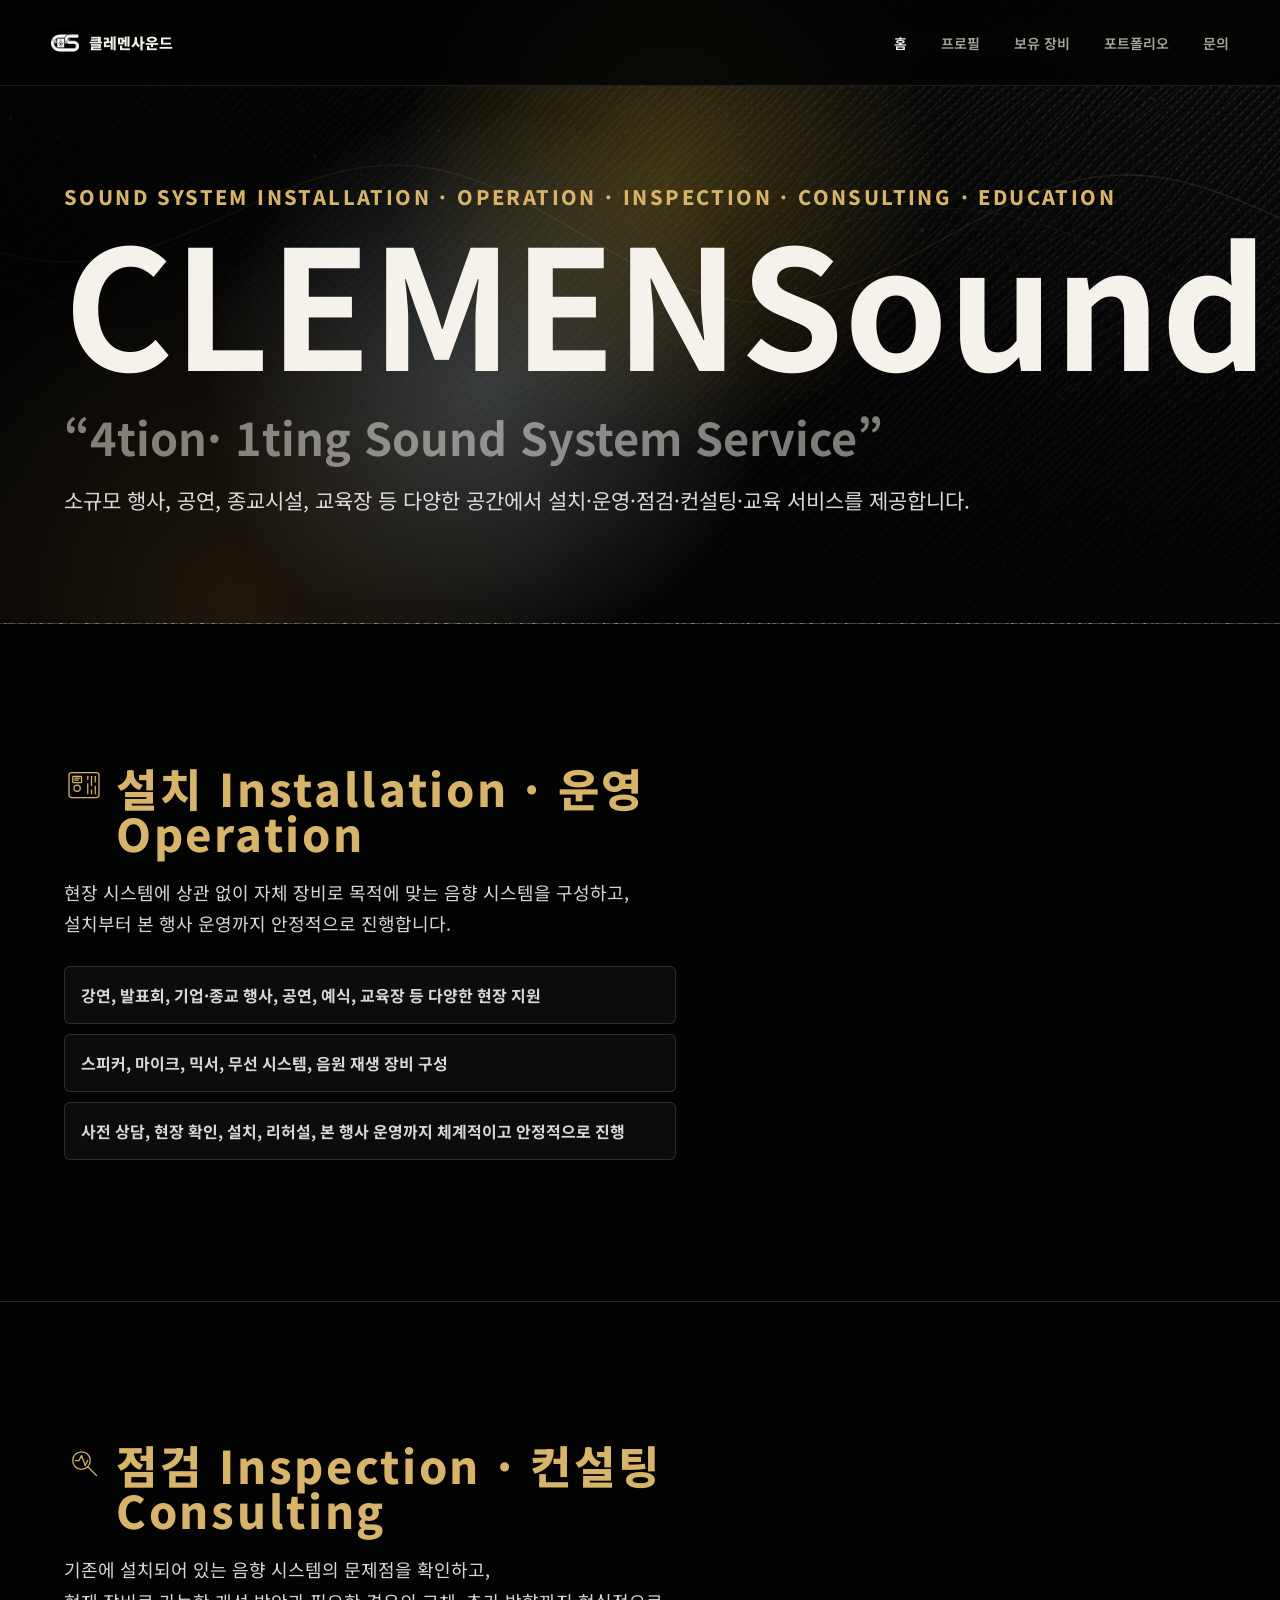
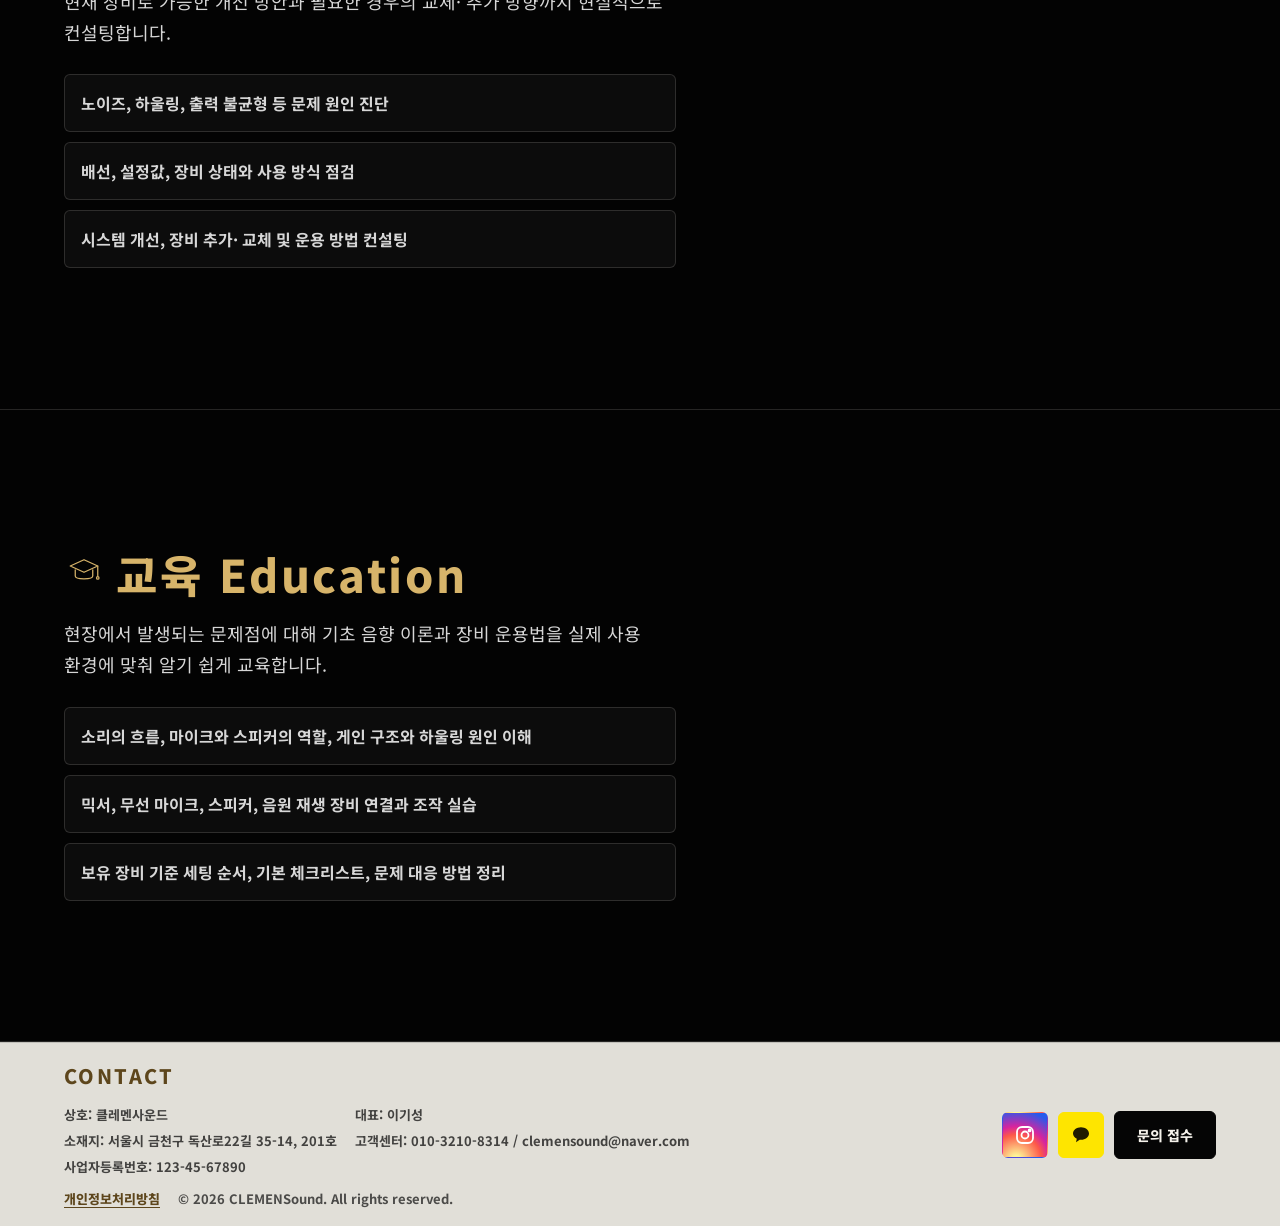
==== commit 77b114c8: "260602" ====
--- a/index.html
+++ b/index.html
@@ -24,10 +24,16 @@
         <canvas id="soundCanvas" class="sound-canvas" aria-hidden="true"></canvas>
         <div class="hero-shade" aria-hidden="true"></div>
         <div class="hero-inner">
-          <p class="eyebrow">Sound System Installation · Operation · Inspection · Education</p>
-          <h1 id="hero-title">CLEMENSound</h1>
-        </div>
+          <p class="eyebrow">Sound System Installation · Operation · Inspection · Consulting · Education</p>
+          <h1 id="hero-title">CLEMENSound</h1><br>
+					<h2>“4tion· 1ting Sound System Service”</h2><br>
+        <p>  소규모 행사, 공연, 종교시설, 교육장 등 다양한 공간에서 설치·운영·점검·컨설팅·교육 서비스를 제공합니다.</p>
+				</div>
 
+			</section>
+
+
+<!-- <section>
 				<div class="service-overview">
 				<strong>4tion· 1ting Service</strong>
 					<p>    설치, 운영, 점검, 컨설팅, 교육까지 현장에 필요한 음향 서비스를 제공합니다.	</p>
@@ -54,7 +60,7 @@
 					</div>
 				</div>
 			</div>
-      </section>
+      </section> -->
 
       <section id="setup-operation" class="studio-section setup-operation-section" aria-labelledby="setup-operation-title">
         <div class="studio-copy">
--- a/styles.css
+++ b/styles.css
@@ -1,7 +1,12 @@
 :root {
   color-scheme: dark;
   --font-main: "Century Gothic", "HY태백", "HYTaebaek", "Noto Sans KR", "Malgun Gothic", system-ui, sans-serif;
+  --header-height: 86px;
+  --mobile-header-height: 70px;
   --hero-height: 46vh;
+  /* Responsive reference widths: iPad Air 13 = 1024px, iPhone 16 Pro Max = 440px. */
+  --breakpoint-ipad-air-13: 1024px;
+  --breakpoint-iphone-16-pro-max: 440px;
   --bg: #030303;
   --panel: #0d0e10;
   --panel-2: #14161a;
@@ -21,7 +26,7 @@
 
 html {
   scroll-behavior: smooth;
-  scroll-padding-top: 86px;
+  scroll-padding-top: var(--header-height);
 }
 
 body {
@@ -45,7 +50,7 @@
   inset: 0 0 auto;
   z-index: 100;
   width: 100%;
-  min-height: 86px;
+  min-height: var(--header-height);
   display: flex;
   align-items: center;
   padding: 22px clamp(20px, 4vw, 56px);
@@ -109,13 +114,12 @@
   color: var(--text);
 }
 
-.hero {
+/* Hero common: index(.hero) and sub pages(.page-hero) share the same base. */
+.hero,
+.page-hero {
   position: relative;
   min-height: var(--hero-height);
-  display: grid;
-  align-items: end;
   overflow: hidden;
-  padding: 118px clamp(20px, 5vw, 72px) 30px;
   border-bottom: 1px solid var(--line);
   background-color: #030303;
   background-image:
@@ -132,6 +136,18 @@
     auto;
 }
 
+/* Index hero layout. */
+.hero {
+  min-height: calc(var(--hero-height) + var(--header-height));
+  padding: calc(var(--header-height) + clamp(58px, 8vw, 96px)) clamp(20px, 5vw, 72px) 30px;
+}
+
+/* Sub page hero layout. */
+.page-hero {
+  padding: clamp(58px, 8vw, 96px) clamp(20px, 5vw, 72px);
+}
+
+/* Hero visual layers. Text must sit above .hero-shade with z-index: 1. */
 .sound-canvas,
 .hero-shade {
   position: absolute;
@@ -146,8 +162,9 @@
 
 .hero-shade {
   background:
-    radial-gradient(circle at 72% 28%, rgba(215, 180, 106, 0.16), transparent 31%),
-    radial-gradient(circle at 18% 62%, rgba(119, 215, 213, 0.1), transparent 32%),
+    radial-gradient(circle at 52% 28%, rgba(211, 175, 55, 0.28 ), transparent 34%),
+    radial-gradient(circle at 38% 62%, rgba(188, 198, 204, 0.28), transparent 32%),
+    radial-gradient(circle at 18% 97%, rgba(73, 55, 27, 0.38), transparent 30%),
     linear-gradient(90deg, rgba(3, 3, 3, 0.74) 0%, rgba(3, 3, 3, 0.48) 44%, rgba(3, 3, 3, 0.32) 100%),
     linear-gradient(180deg, rgba(3, 3, 3, 0.18), rgba(3, 3, 3, 0.9));
 }
@@ -159,6 +176,7 @@
   padding-bottom: clamp(32px, 6vh, 62px);
 }
 
+/* Small gold label used in hero and section headings. */
 .eyebrow {
   margin: 0 0 16px;
   color: var(--gold);
@@ -202,9 +220,50 @@
 
 .hero-copy {
   width: min(1180px, 100%);
-  color: var(--white-soft);
+  color: rgba(188, 198, 204, 0.38);
   font-size: clamp(18px, 2vw, 24px);
   line-height: 1.62;
+}
+
+/* Hero text layer: keep copy above the shade overlay. */
+.hero h2,
+.hero-inner > p:not(.eyebrow),
+.page-hero h1,
+.page-hero h2,
+.page-hero > p:not(.eyebrow) {
+  position: relative;
+  z-index: 1;
+}
+
+/* Sub page hero title. */
+.page-hero h1 {
+  max-width: 980px;
+  font-size: clamp(48px, 8vw, 118px);
+}
+
+/* Hero subtitle: intentionally softer than h1/eyebrow. */
+.hero h2,
+.page-hero h2 {
+  max-width: 980px;
+  color: var(--silver-soft);
+  opacity: 0.5;
+}
+
+/* Hero body copy. Exclude .eyebrow so its gold color and size remain intact. */
+.hero-inner > p:not(.eyebrow),
+.page-hero > p:not(.eyebrow) {
+  max-width: 1180px;
+  color: var(--white-soft);
+  font-size: clamp(18px, 1.7vw, 21px);
+  line-height: 1.68;
+}
+
+/* Hero eyebrow: same strength on index and sub pages. */
+.hero .eyebrow,
+.page-hero .eyebrow {
+  position: relative;
+  z-index: 1;
+  color: var(--gold);
 }
 
 .hero-actions {
@@ -528,16 +587,12 @@
   color: var(--white-soft);
 } */
 
+/* Wide desktop: prevent important hero/studio lines from wrapping too early. */
 @media (min-width: 1700px) {
   .hero-copy,
-  .profile-hero h2,
-  .profile-hero p,
-  .portfolio-hero h2,
-  .portfolio-hero p,
-  .equipment-hero h2,
-  .equipment-hero p,
-	.contact-hero h2,
-	.contact-hero p,
+  .hero-inner > p:not(.eyebrow),
+  .page-hero h2,
+  .page-hero > p:not(.eyebrow),
   .studio-copy > h2,
   .studio-copy > p {
     white-space: nowrap;
@@ -777,44 +832,7 @@
 .portfolio-page,
 .equipment-page,
 .contact-page {
-  padding-top: 86px;
-}
-
-.profile-hero {
-  position: relative;
-  overflow: hidden;
-  min-height: var(--hero-height);
-  padding: clamp(58px, 8vw, 96px) clamp(20px, 5vw, 72px);
-  border-bottom: 1px solid var(--line);
-  background-color: #030303;
-  background-image:
-    linear-gradient(90deg, rgba(3, 3, 3, 0.9), rgba(3, 3, 3, 0.54)),
-    var(--hero-bg-image);
-  background-position:
-    center,
-    top left;
-  background-repeat:
-    no-repeat,
-    repeat;
-  background-size:
-    auto,
-    auto;
-}
-
-.profile-hero h1 {
-  position: relative;
-  z-index: 1;
-  max-width: 980px;
-  font-size: clamp(48px, 8vw, 118px);
-}
-
-.profile-hero p {
-  position: relative;
-  z-index: 1;
-  max-width: 1180px;
-  color: var(--white-soft);
-  font-size: clamp(18px, 2vw, 23px);
-  line-height: 1.68;
+  padding-top: var(--header-height);
 }
 
 .profile-badge {
@@ -901,43 +919,6 @@
   color: var(--white-soft);
   background: rgba(255, 255, 255, 0.05);
   font-weight: 700;
-}
-
-.portfolio-hero {
-  position: relative;
-  overflow: hidden;
-  min-height: var(--hero-height);
-  padding: clamp(58px, 8vw, 96px) clamp(20px, 5vw, 72px);
-  border-bottom: 1px solid var(--line);
-  background-color: #030303;
-  background-image:
-    linear-gradient(90deg, rgba(3, 3, 3, 0.9), rgba(3, 3, 3, 0.54)),
-    var(--hero-bg-image);
-  background-position:
-    center,
-    top left;
-  background-repeat:
-    no-repeat,
-    repeat;
-  background-size:
-    auto,
-    auto;
-}
-
-.portfolio-hero h1 {
-  position: relative;
-  z-index: 1;
-  max-width: 980px;
-  font-size: clamp(48px, 8vw, 118px);
-}
-
-.portfolio-hero p {
-  position: relative;
-  z-index: 1;
-  max-width: 1180px;
-  color: var(--white-soft);
-  font-size: clamp(18px, 2vw, 23px);
-  line-height: 1.68;
 }
 
 .portfolio-section {
@@ -1247,43 +1228,6 @@
   font-size: 24px;
 }
 
-.equipment-hero {
-  position: relative;
-  overflow: hidden;
-  min-height: var(--hero-height);
-  padding: clamp(58px, 8vw, 96px) clamp(20px, 5vw, 72px);
-  border-bottom: 1px solid var(--line);
-  background-color: #030303;
-  background-image:
-    linear-gradient(90deg, rgba(3, 3, 3, 0.9), rgba(3, 3, 3, 0.54)),
-    var(--hero-bg-image);
-  background-position:
-    center,
-    top left;
-  background-repeat:
-    no-repeat,
-    repeat;
-  background-size:
-    auto,
-    auto;
-}
-
-.equipment-hero h1 {
-  position: relative;
-  z-index: 1;
-  max-width: 980px;
-  font-size: clamp(48px, 8vw, 118px);
-}
-
-.equipment-hero p {
-  position: relative;
-  z-index: 1;
-  max-width: 1180px;
-  color: var(--white-soft);
-  font-size: clamp(18px, 2vw, 23px);
-  line-height: 1.68;
-}
-
 .equipment-section {
   padding: clamp(62px, 9vw, 112px) clamp(20px, 5vw, 72px);
   border-bottom: 1px solid var(--line);
@@ -1443,43 +1387,6 @@
 .equipment-list h3 {
   margin-bottom: 0;
   font-size: 24px;
-}
-
-.contact-hero {
-  position: relative;
-  overflow: hidden;
-  min-height: var(--hero-height);
-  padding: clamp(58px, 8vw, 96px) clamp(20px, 5vw, 72px);
-  border-bottom: 1px solid var(--line);
-  background-color: #030303;
-  background-image:
-    linear-gradient(90deg, rgba(3, 3, 3, 0.9), rgba(3, 3, 3, 0.54)),
-    var(--hero-bg-image);
-  background-position:
-    center,
-    top left;
-  background-repeat:
-    no-repeat,
-    repeat;
-  background-size:
-    auto,
-    auto;
-}
-
-.contact-hero h1 {
-  position: relative;
-  z-index: 1;
-  max-width: 980px;
-  font-size: clamp(48px, 8vw, 118px);
-}
-
-.contact-hero p {
-  position: relative;
-  z-index: 1;
-  max-width: 760px;
-  color: var(--white-soft);
-  font-size: clamp(18px, 2vw, 23px);
-  line-height: 1.68;
 }
 
 .contact-section {
@@ -1729,7 +1636,9 @@
   }
 }
 
-@media (max-width: 860px) {
+/* iPad Air 13-inch portrait and below: 1024px x 1366px CSS viewport. */
+/* iPad Air 13-inch refinements. */
+@media (max-width: 1024px) {
   body {
     padding-bottom: 184px;
   }
@@ -1740,19 +1649,20 @@
 
 
 
+  /* Hero responsive height. */
   .hero,
-  .profile-hero,
-  .portfolio-hero,
-  .equipment-hero,
-  .contact-hero {
+  .page-hero {
     min-height: var(--hero-height);
+  }
+
+  .hero {
+    min-height: calc(var(--hero-height) + var(--header-height));
   }
 
   .hero-metrics,
   .work-grid,
   .education-grid,
   .studio-section,
-  .profile-hero,
   .portfolio-grid,
   .form-grid,
   .service-checks {
@@ -1843,7 +1753,9 @@
   }
 }
 
-@media (max-width: 520px) {
+/* iPhone 16 Pro Max portrait and below: 440px x 956px CSS viewport. */
+/* iPhone 16 Pro Max detailed mobile layout. */
+@media (max-width: 440px) {
   body {
     padding-bottom: 220px;
   }
@@ -1857,10 +1769,7 @@
   }
 
   .hero,
-  .profile-hero,
-  .portfolio-hero,
-  .equipment-hero,
-  .contact-hero {
+  .page-hero {
     min-height: var(--hero-height);
     padding-top: 104px;
   }
@@ -1886,7 +1795,7 @@
   .portfolio-page,
   .equipment-page,
   .contact-page {
-    padding-top: 70px;
+    padding-top: var(--mobile-header-height);
   }
 
   .address-row,
@@ -1895,20 +1804,17 @@
     display: grid;
   }
 
-  .profile-hero {
-    padding-top: 70px;
-  }
-
   .profile-badge {
     max-width: 180px;
   }
 }
 
 /* =========================
-   ✅ 모바일 반응형 FIX
+   ✅ iPhone 16 Pro Max 반응형 FIX
 ========================= */
 
-@media (max-width: 768px) {
+/* iPhone 16 Pro Max general mobile layout. */
+@media (max-width: 440px) {
 
   /* ✅ 헤더 */
   .site-header {
@@ -1950,7 +1856,8 @@
     line-height: 1.1;
   }
 
-  .hero-copy {
+  .hero-copy,
+  .hero-inner > p:not(.eyebrow) {
     font-size: 16px;
     line-height: 1.5;
   }
@@ -2002,10 +1909,6 @@
   }
 
   /* ✅ profile */
-  .profile-hero {
-    grid-template-columns: 1fr;
-  }
-
   .profile-list article {
     grid-template-columns: 1fr;
   }
@@ -2049,8 +1952,8 @@
   margin: 5px 0;
 }
 
-/* 모바일 */
-@media (max-width: 768px) {
+/* iPhone 16 Pro Max navigation: 440px x 956px CSS viewport. */
+@media (max-width: 440px) {
 
   .site-header {
     flex-direction: row;
@@ -2064,10 +1967,10 @@
 
   .nav-links {
     position: fixed;
-    top: 70px;
+    top: var(--mobile-header-height);
     left: 0;
     width: 100%;
-    height: calc(100vh - 70px);
+    height: calc(100vh - var(--mobile-header-height));
 
     background: rgba(0,0,0,0.95);
     backdrop-filter: blur(20px);
@@ -2117,15 +2020,17 @@
   transform: translateY(-7px) rotate(-45deg);
 }
 
-@media (max-width: 860px) {
+/* iPad Air 13-inch layout reset. */
+@media (max-width: 1024px) {
   body {
     padding-bottom: 0;
   }
 }
 
-@media (max-width: 768px) {
+/* iPhone 16 Pro Max header, menu, and hero layout. */
+@media (max-width: 440px) {
   .site-header {
-    min-height: 70px;
+    min-height: var(--mobile-header-height);
     padding: 13px 18px;
     z-index: 200;
   }
@@ -2145,13 +2050,13 @@
 
   .nav-links {
     position: fixed;
-    top: 70px;
+    top: var(--mobile-header-height);
     left: 0;
     z-index: 190;
     display: flex;
     width: 100%;
-    height: calc(100vh - 70px);
-    height: calc(100dvh - 70px);
+    height: calc(100vh - var(--mobile-header-height));
+    height: calc(100dvh - var(--mobile-header-height));
     margin: 0;
     padding: 28px 20px 40px;
     background: rgba(3, 3, 3, 0.97);
@@ -2203,24 +2108,25 @@
     line-height: 1.08;
   }
 
+  /* Mobile hero spacing shared by index and sub pages. */
   .hero,
-  .profile-hero,
-  .portfolio-hero,
-  .equipment-hero,
-  .contact-hero {
+  .page-hero {
     min-height: auto;
     padding: 86px 20px 34px;
   }
 
+  .hero {
+    padding-top: calc(var(--mobile-header-height) + 86px);
+  }
+
   .hero-inner {
     padding-bottom: 26px;
   }
 
+  /* Mobile hero body copy. Eyebrow is excluded on purpose. */
   .hero-copy,
-  .profile-hero p,
-  .portfolio-hero p,
-  .equipment-hero p,
-  .contact-hero p {
+  .hero-inner > p:not(.eyebrow),
+  .page-hero > p:not(.eyebrow) {
     font-size: 16px;
     line-height: 1.58;
   }
@@ -2246,7 +2152,7 @@
   .portfolio-page,
   .equipment-page,
   .contact-page {
-    padding-top: 70px;
+    padding-top: var(--mobile-header-height);
   }
 
   .profile-badge {
@@ -2304,7 +2210,8 @@
   }
 }
 
-@media (max-width: 520px) {
+/* iPhone 16 Pro Max footer/action layout. */
+@media (max-width: 440px) {
   body {
     padding-bottom: 0;
   }
@@ -2377,8 +2284,9 @@
   }
 }
 
-@media (max-width: 768px) {
+/* iPhone 16 Pro Max service action grid. */
+@media (max-width: 440px) {
   .hero-actions-grid {
     grid-template-columns: 1fr;
   }
-}+}
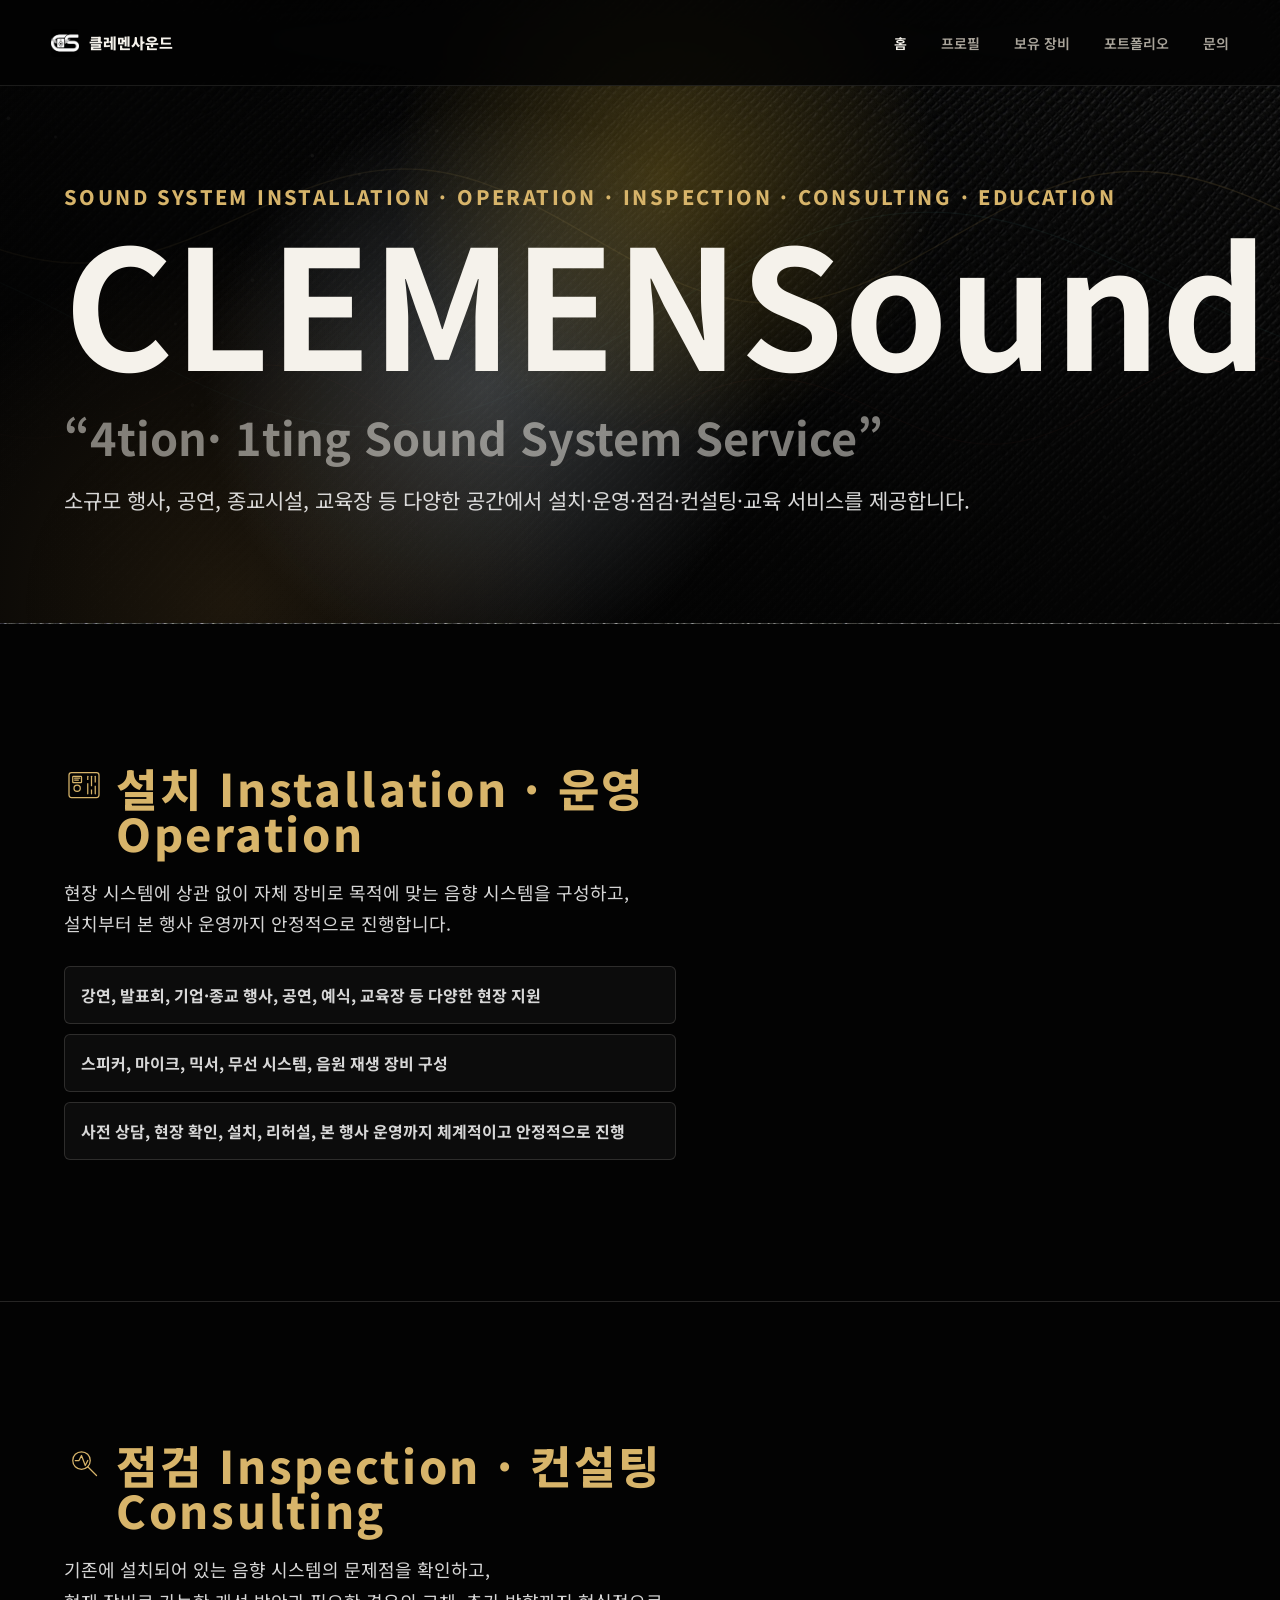
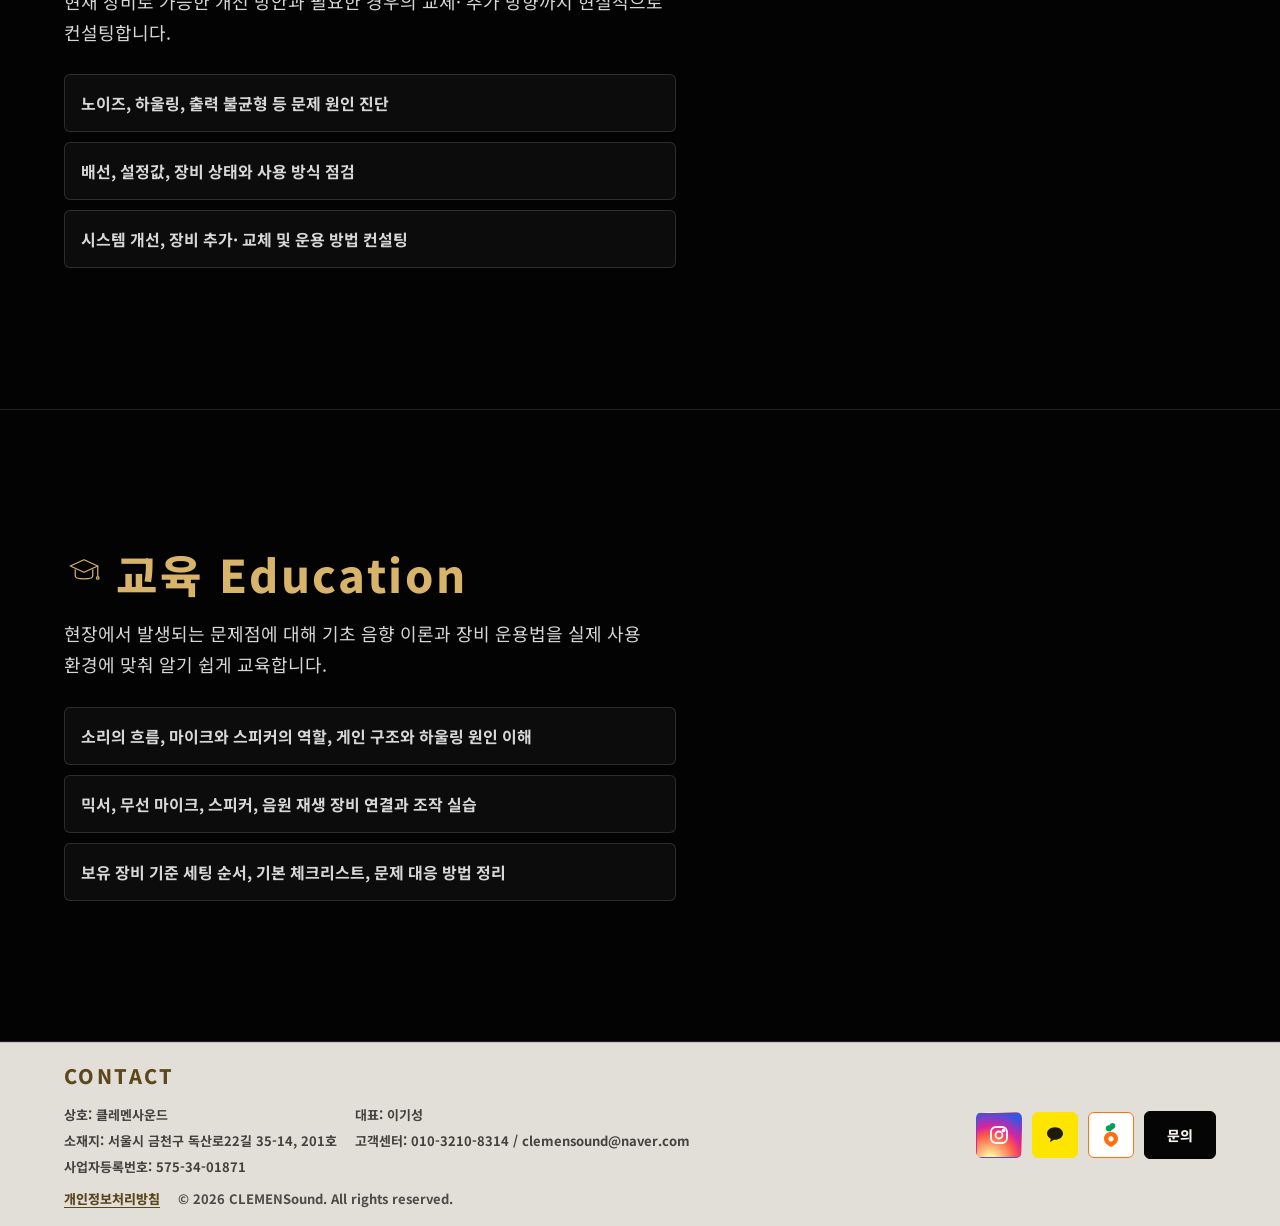
==== commit 6086446a: "REEDIT2" ====
--- a/index.html
+++ b/index.html
@@ -65,7 +65,7 @@
       <section id="setup-operation" class="studio-section setup-operation-section" aria-labelledby="setup-operation-title">
         <div class="studio-copy">
           <h2 id="setup-operation-title" class="section-title-eyebrow service-title">
-						<img src="assets/icons/installation.svg" class="service-icon" alt="">
+						<img src="assets/logo_bg_icons/installation.svg" class="service-icon" alt="">
 						설치 Installation · 운영 Operation
 					</h2>
           <p class="section-description setup-description">
@@ -83,7 +83,7 @@
       <section id="inspection" class="studio-section inspection-section" aria-labelledby="inspection-title">
         <div class="studio-copy">
 					<h2 class="section-title-eyebrow service-title">
-						<img src="assets/icons/inspection.svg" class="service-icon" alt="">
+						<img src="assets/logo_bg_icons/inspection.svg" class="service-icon" alt="">
 						점검 Inspection · 컨설팅 Consulting
 					</h2>
           <p class="section-description">
@@ -101,7 +101,7 @@
       <section id="education" class="studio-section education-section" aria-labelledby="education-title">
         <div class="studio-copy">
           <h2 id="education-title" class="section-title-eyebrow service-title">
-						<img src="assets/icons/education.svg" class="service-icon" alt="">
+						<img src="assets/logo_bg_icons/education.svg" class="service-icon" alt="">
 						교육 Education
 					</h2>
           <p class="section-description">
--- a/styles.css
+++ b/styles.css
@@ -17,7 +17,7 @@
   --gold: #d7b46a;
   --red: #d95f50;
   --cyan: #77d7d5;
-  --hero-bg-image: url("assets/images/Saffiano_BG_Garo.jpg");
+  --hero-bg-image: url("assets/logo_bg_icons/Saffiano_BG_Garo.jpg");
 }
 
 * {
@@ -815,6 +815,19 @@
 }
 
 .social-link.kakao svg {
+  width: 24px;
+  height: 24px;
+  fill: currentColor;
+  stroke: none;
+}
+
+.social-link.daangn {
+  color: #ff6f0f;
+  background: #fff;
+  border-color: #ff6f0f;
+}
+
+.social-link.daangn svg {
   width: 24px;
   height: 24px;
   fill: currentColor;
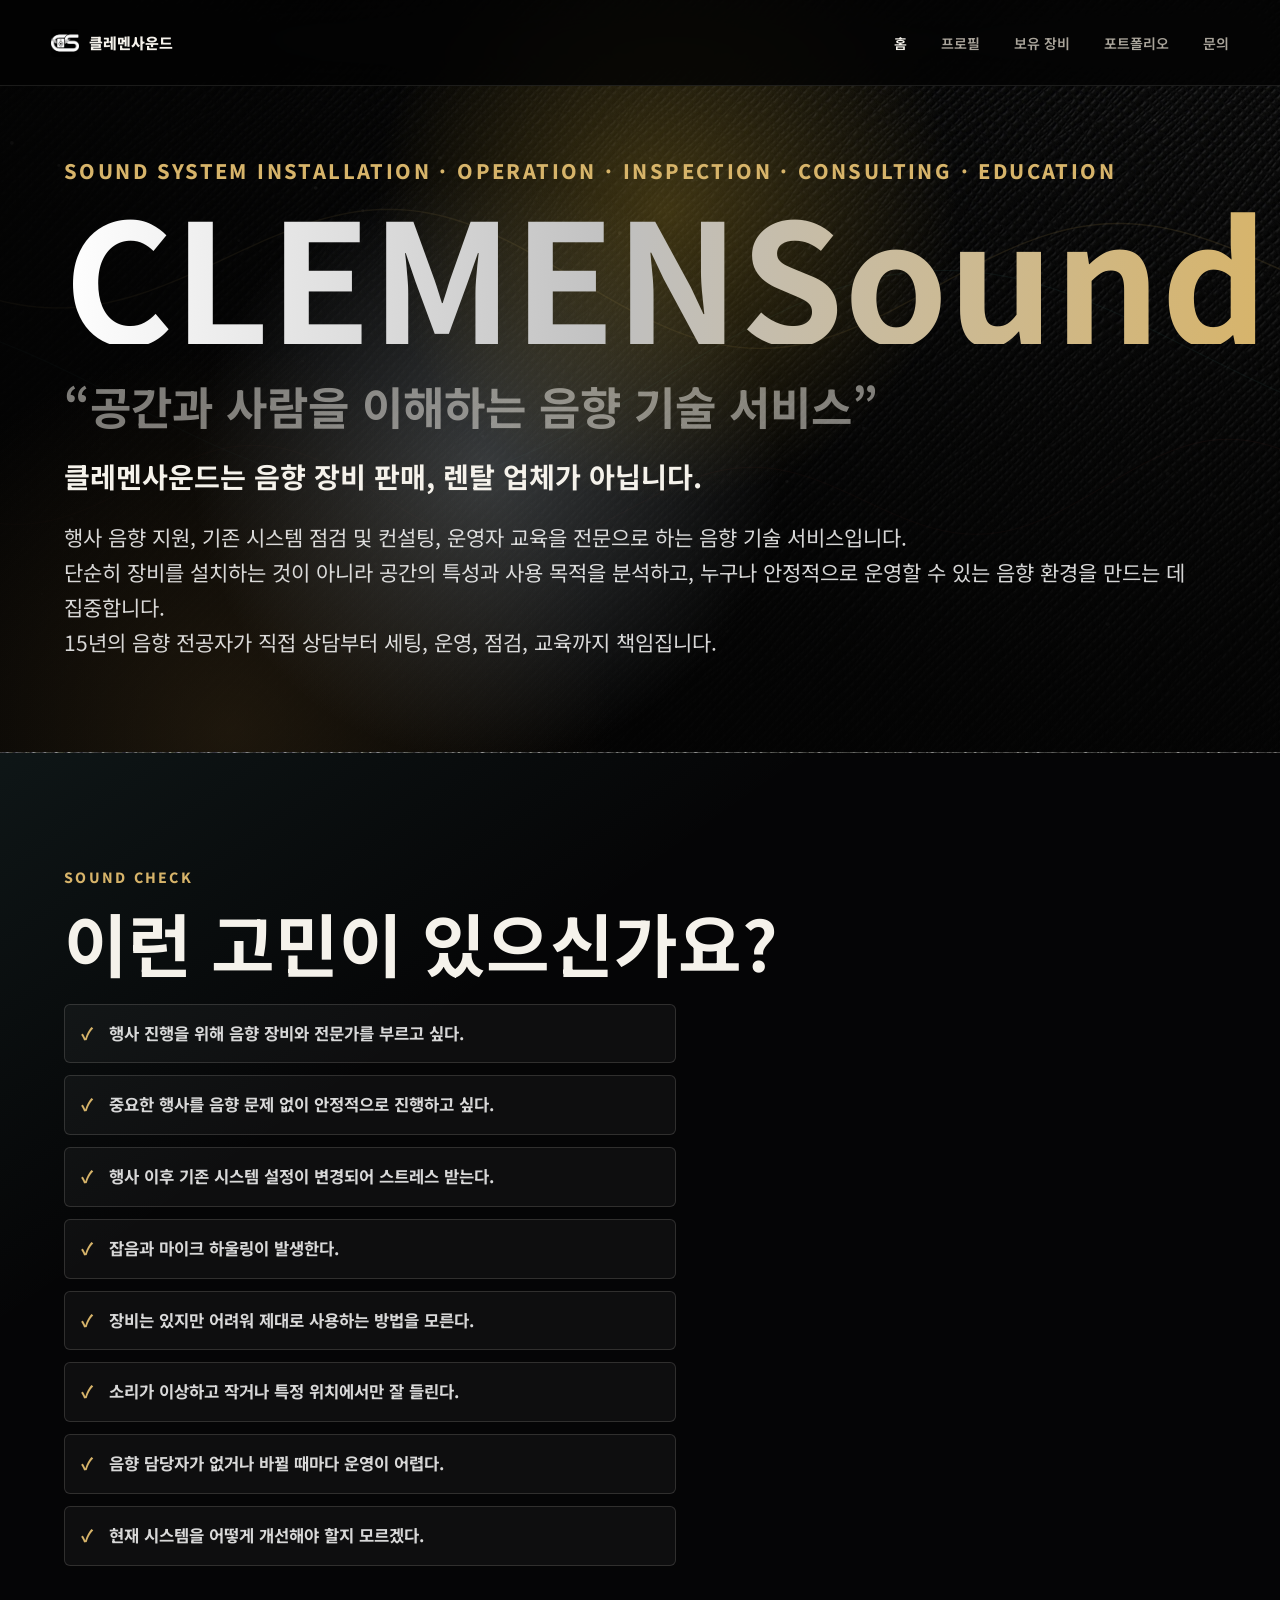
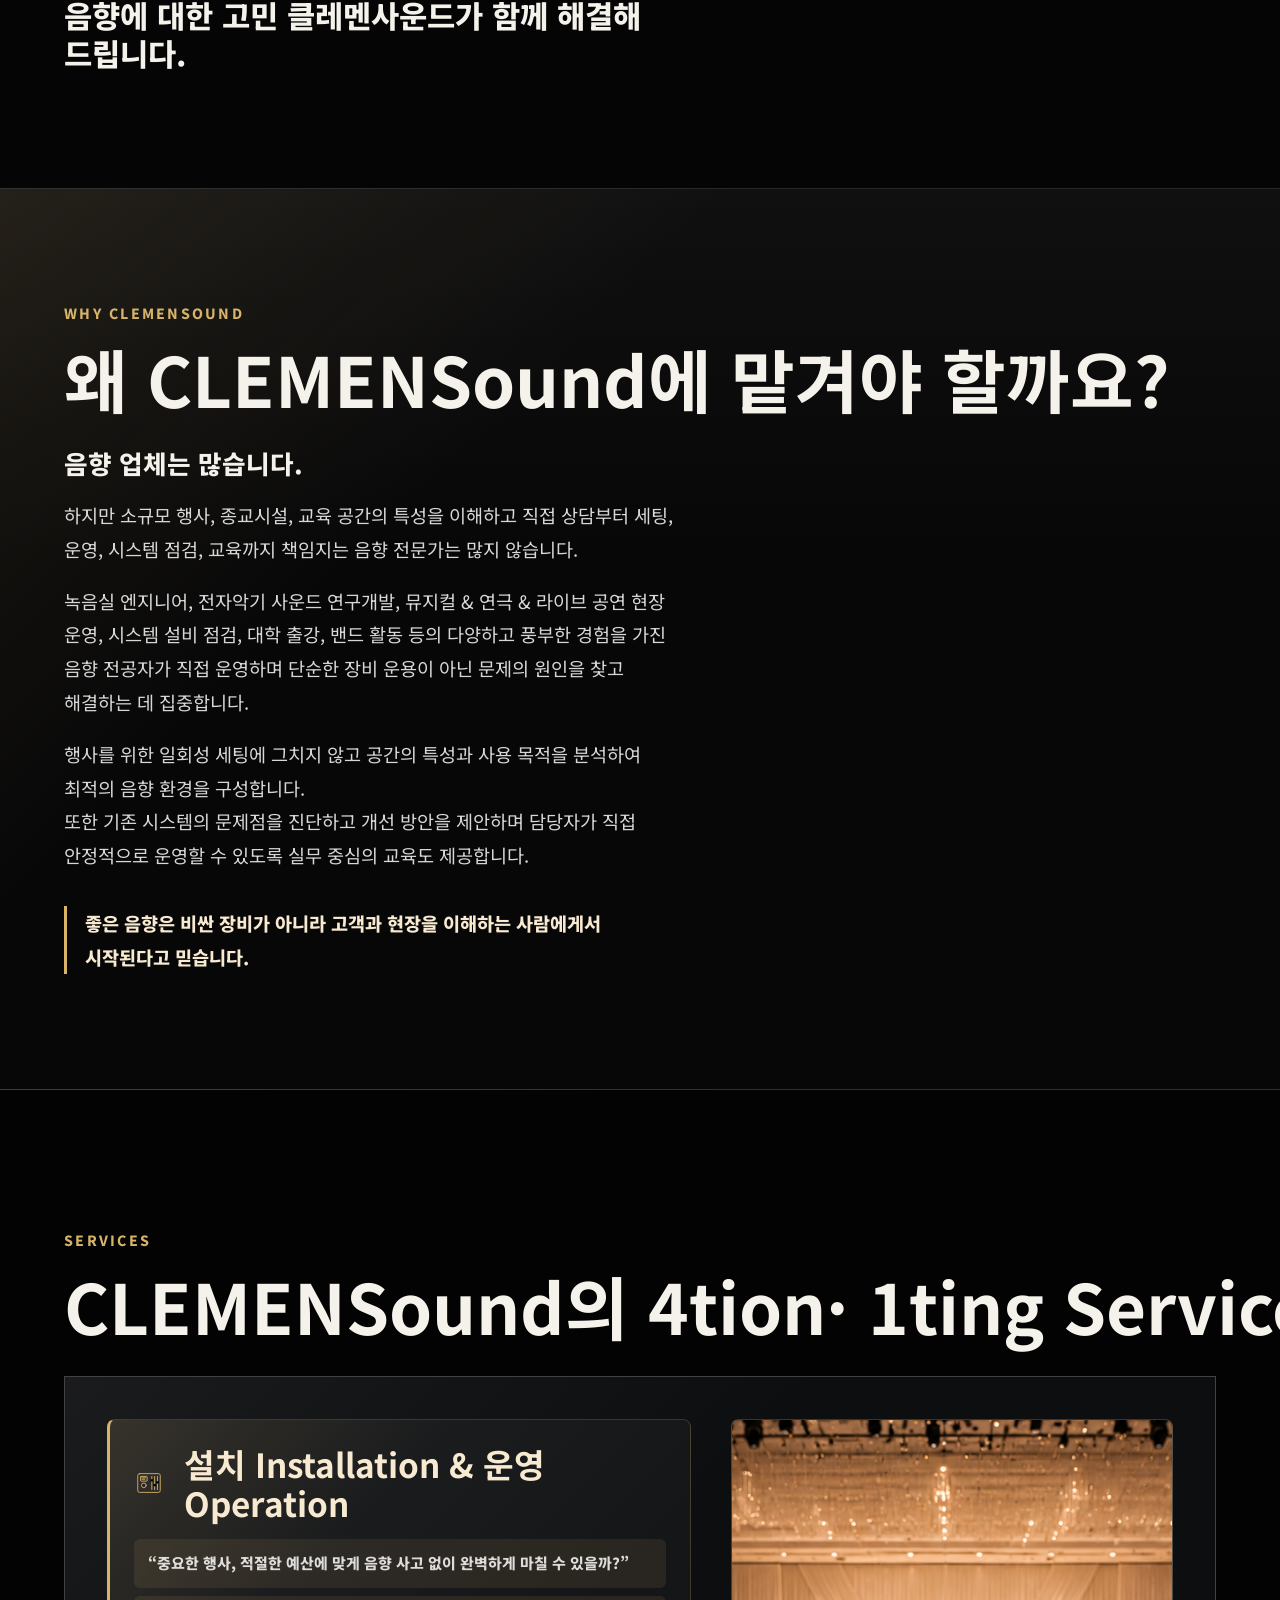
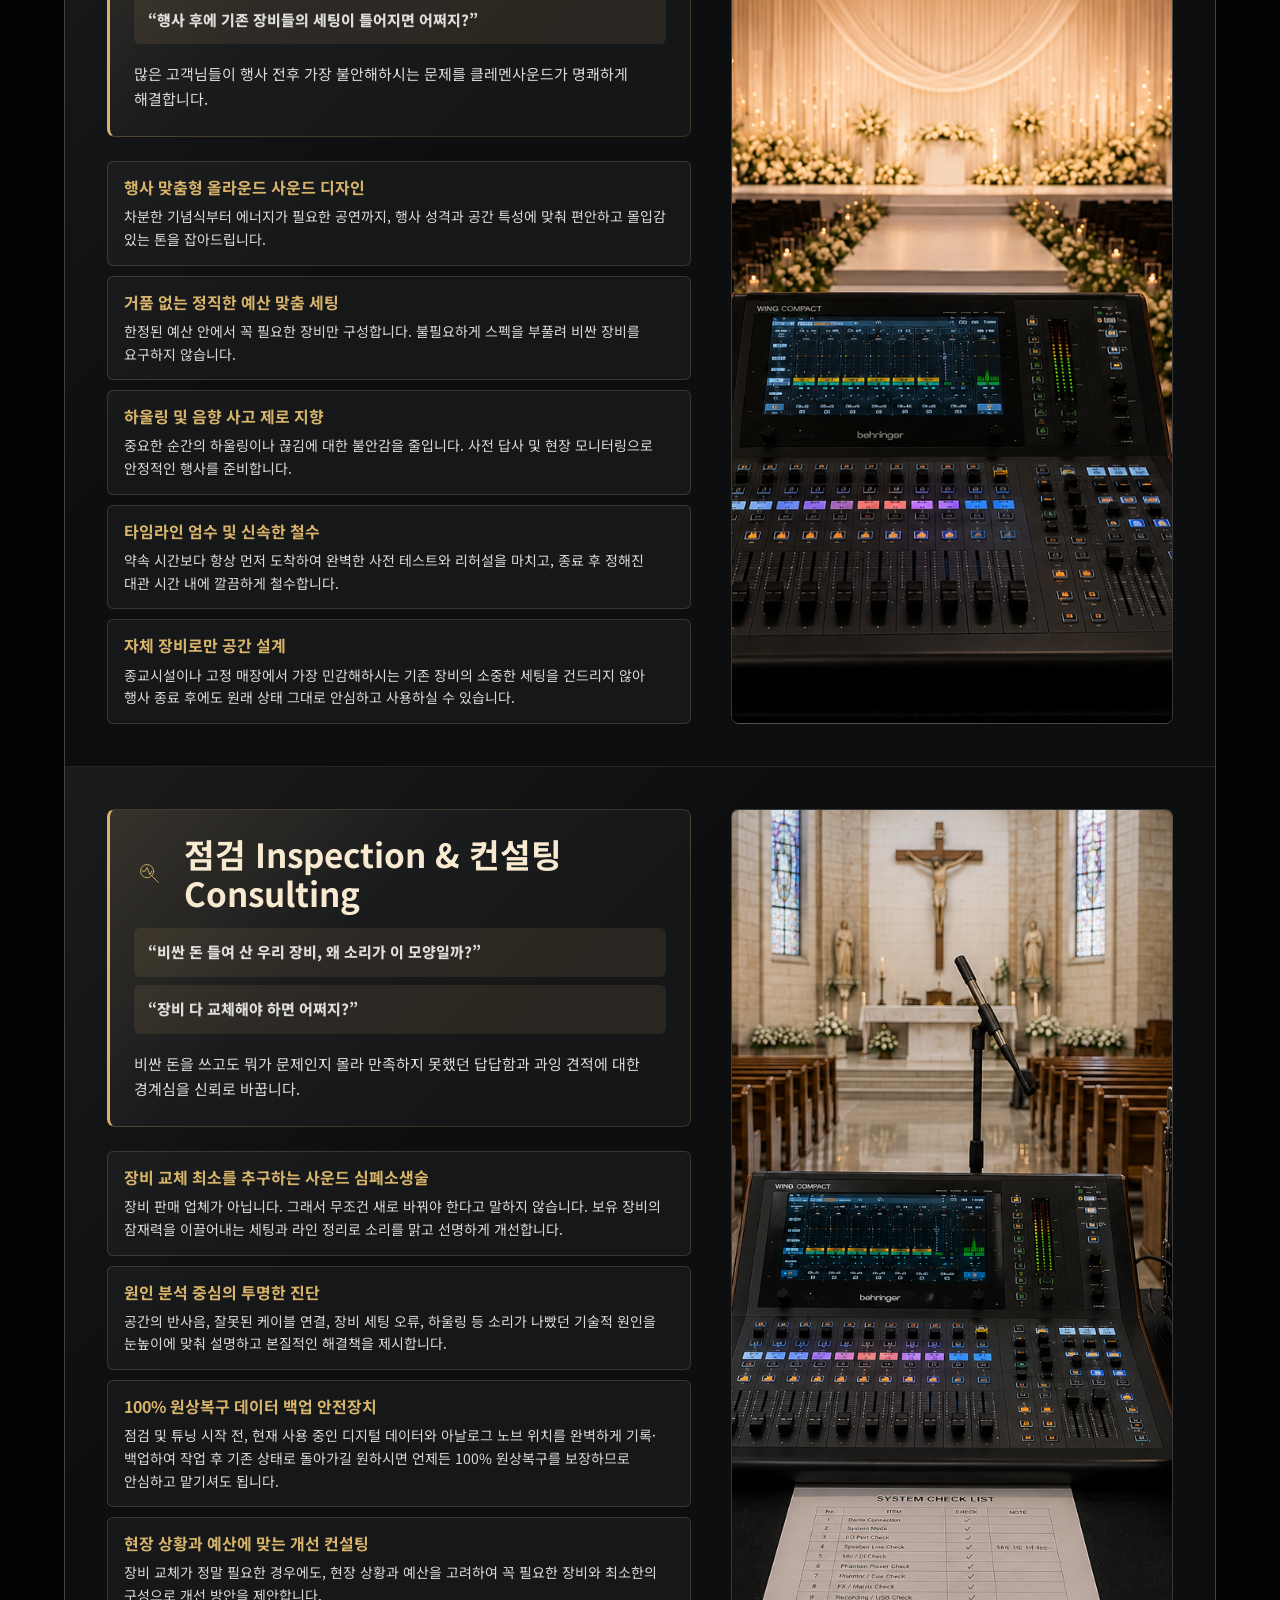
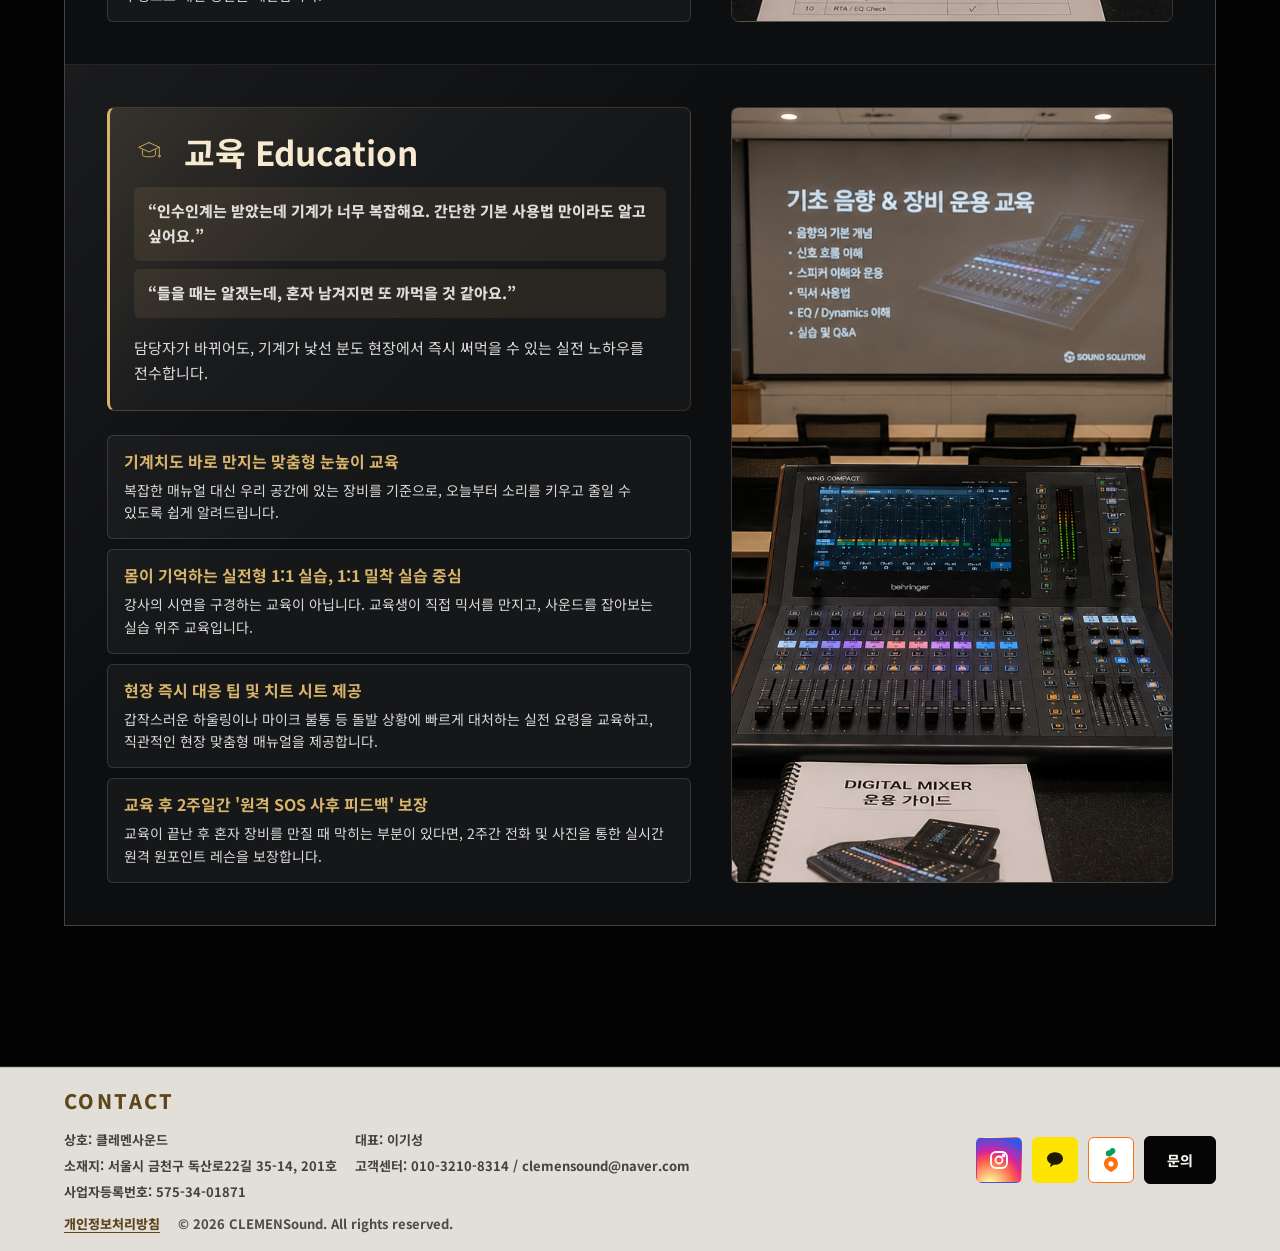
==== commit 5bee4b69: "index ED" ====
--- a/index.html
+++ b/index.html
@@ -25,15 +25,17 @@
         <div class="hero-shade" aria-hidden="true"></div>
         <div class="hero-inner">
           <p class="eyebrow">Sound System Installation · Operation · Inspection · Consulting · Education</p>
-          <h1 id="hero-title">CLEMENSound</h1><br>
-					<h2>“4tion· 1ting Sound System Service”</h2><br>
-        <p>  소규모 행사, 공연, 종교시설, 교육장 등 다양한 공간에서 설치·운영·점검·컨설팅·교육 서비스를 제공합니다.</p>
+          <h1 id="hero-title" aria-label="CLEMENSound"><span>CLEMENSound</span></h1>
+          <h2>“공간과 사람을 이해하는 음향 기술 서비스”</h2>
+					<h3>클레멘사운드는 음향 장비 판매, 렌탈 업체가 아닙니다.</h3>
+          <p>행사 음향 지원, 기존 시스템 점검 및 컨설팅, 운영자 교육을 전문으로 하는 음향 기술 서비스입니다.<br>
+					단순히 장비를 설치하는 것이 아니라 공간의 특성과 사용 목적을 분석하고, 누구나 안정적으로 운영할 수 있는 음향 환경을 만드는 데 집중합니다.<br>
+					15년의 음향 전공자가 직접 상담부터 세팅, 운영, 점검, 교육까지 책임집니다.</p>
+					
 				</div>
-
 			</section>
 
-
-<!-- <section>
+			<!-- <section>
 				<div class="service-overview">
 				<strong>4tion· 1ting Service</strong>
 					<p>    설치, 운영, 점검, 컨설팅, 교육까지 현장에 필요한 음향 서비스를 제공합니다.	</p>
@@ -62,7 +64,162 @@
 			</div>
       </section> -->
 
-      <section id="setup-operation" class="studio-section setup-operation-section" aria-labelledby="setup-operation-title">
+
+      <section id="sound-concerns" class="concerns-section" aria-labelledby="sound-concerns-title">
+        <div class="concerns-copy">
+          <p class="eyebrow">Sound Check</p>
+          <h2 id="sound-concerns-title">이런 고민이 있으신가요?</h2>
+          <ul class="concerns-list">
+						<li>행사 진행을 위해 음향 장비와 전문가를 부르고 싶다.</li>
+						<li>중요한 행사를 음향 문제 없이 안정적으로 진행하고 싶다.</li>
+						<li>행사 이후 기존 시스템 설정이 변경되어 스트레스 받는다.</li>
+						<li>잡음과 마이크 하울링이 발생한다.</li>
+            <li>장비는 있지만 어려워 제대로 사용하는 방법을 모른다.</li>
+            <li>소리가 이상하고 작거나 특정 위치에서만 잘 들린다.</li>
+            <li>음향 담당자가 없거나 바뀔 때마다 운영이 어렵다.</li>
+            <li>현재 시스템을 어떻게 개선해야 할지 모르겠다.</li>
+          </ul>
+          <p class="concerns-closing">음향에 대한 고민 클레멘사운드가 함께 해결해 드립니다.</p>
+        </div>
+      </section>
+
+      <section id="why-clemensound" class="why-section" aria-labelledby="why-clemensound-title">
+        <div class="why-copy">
+          <p class="eyebrow">Why CLEMENSound</p>
+          <h2 id="why-clemensound-title">왜 CLEMENSound에 맡겨야 할까요?</h2>
+          <p class="why-lead">음향 업체는 많습니다.</p>
+          <p>
+            하지만 소규모 행사, 종교시설, 교육 공간의 특성을 이해하고 직접 상담부터 세팅, 운영, 시스템 점검,
+            교육까지 책임지는 음향 전문가는 많지 않습니다.
+          </p>
+          <p>
+            녹음실 엔지니어, 전자악기 사운드 연구개발, 뮤지컬 & 연극 & 라이브 공연 현장 운영, 시스템 설비 점검, 대학 출강, 밴드 활동 등의 다양하고 풍부한 경험을 가진 음향 전공자가 직접 운영하며
+            단순한 장비 운용이 아닌 문제의 원인을 찾고 해결하는 데 집중합니다.
+          </p>
+          <p>
+            행사를 위한 일회성 세팅에 그치지 않고 공간의 특성과 사용 목적을 분석하여 최적의 음향 환경을 구성합니다.<br>
+            또한 기존 시스템의 문제점을 진단하고 개선 방안을 제안하며 담당자가 직접 안정적으로 운영할 수 있도록
+            실무 중심의 교육도 제공합니다.
+          </p>
+          <p class="why-closing">좋은 음향은 비싼 장비가 아니라 고객과 현장을 이해하는 사람에게서 시작된다고 믿습니다.</p>
+        </div>
+      </section>
+
+      <section id="clemensound-services" class="solutions-section" aria-labelledby="clemensound-services-title">
+        <div class="solutions-heading">
+          <p class="eyebrow">Services</p>
+          <h2 id="clemensound-services-title">CLEMENSound의 4tion· 1ting Service</h2>
+        </div>
+
+        <div class="solution-grid">
+          <article class="solution-card">
+            <div class="solution-intro">
+              <!-- <span class="solution-number">01</span> -->
+              <h3 class="solution-title"><img src="assets/logo_bg_icons/installation.svg" class="solution-icon" alt="">설치 Installation & 운영 Operation</h3>
+              <div class="solution-question-group">
+                <p class="solution-question">“중요한 행사, 적절한 예산에 맞게 음향 사고 없이 완벽하게 마칠 수 있을까?”</p>
+                <p class="solution-question">“행사 후에 기존 장비들의 세팅이 틀어지면 어쩌지?”</p>
+              </div>
+              <p class="solution-summary">많은 고객님들이 행사 전후 가장 불안해하시는 문제를 클레멘사운드가 명쾌하게 해결합니다.</p>
+            </div>
+            <div class="solution-points">
+              <div>
+                <strong>행사 맞춤형 올라운드 사운드 디자인</strong>
+                <p>차분한 기념식부터 에너지가 필요한 공연까지, 행사 성격과 공간 특성에 맞춰 편안하고 몰입감 있는 톤을 잡아드립니다.</p>
+              </div>
+              <div>
+                <strong>거품 없는 정직한 예산 맞춤 세팅</strong>
+                <p>한정된 예산 안에서 꼭 필요한 장비만 구성합니다. 불필요하게 스펙을 부풀려 비싼 장비를 요구하지 않습니다.</p>
+              </div>
+							<div>
+                <strong>하울링 및 음향 사고 제로 지향</strong>
+                <p>중요한 순간의 하울링이나 끊김에 대한 불안감을 줄입니다. 사전 답사 및 현장 모니터링으로 안정적인 행사를 준비합니다.</p>
+              </div>
+							<div>
+                <strong>타임라인 엄수 및 신속한 철수</strong>
+                <p>약속 시간보다 항상 먼저 도착하여 완벽한 사전 테스트와 리허설을 마치고, 종료 후 정해진 대관 시간 내에 깔끔하게 철수합니다.</p>
+              </div>
+							<div>
+								<strong>자체 장비로만 공간 설계</strong>
+                <p>종교시설이나 고정 매장에서 가장 민감해하시는 기존 장비의 소중한 세팅을 건드리지 않아 행사 종료 후에도 원래 상태 그대로 안심하고 사용하실 수 있습니다.</p>
+              </div>
+            </div>
+            <div class="solution-media" aria-label="행사·공연·기념식 현장 사진 영역">
+							<img src="assets/logo_bg_icons/setting.png" alt="행사·공연·기념식 현장 사진 (AI 생성)" class="solution-media-placeholder">
+						</div>
+          </article>
+
+          <article class="solution-card">
+            <div class="solution-intro">
+              <!-- <span class="solution-number">02</span> -->
+              <h3 class="solution-title"><img src="assets/logo_bg_icons/inspection.svg" class="solution-icon" alt="">점검 Inspection & 컨설팅 Consulting</h3>
+              <div class="solution-question-group">
+                <p class="solution-question">“비싼 돈 들여 산 우리 장비, 왜 소리가 이 모양일까?”</p>
+                <p class="solution-question">“장비 다 교체해야 하면 어쩌지?”</p>
+              </div>
+              <p class="solution-summary">비싼 돈을 쓰고도 뭐가 문제인지 몰라 만족하지 못했던 답답함과 과잉 견적에 대한 경계심을 신뢰로 바꿉니다.</p>
+            </div>
+            <div class="solution-points">
+              <div>
+                <strong>장비 교체 최소를 추구하는 사운드 심폐소생술</strong>
+                <p>장비 판매 업체가 아닙니다. 그래서 무조건 새로 바꿔야 한다고 말하지 않습니다. 보유 장비의 잠재력을 이끌어내는 세팅과 라인 정리로 소리를 맑고 선명하게 개선합니다.</p>
+              </div>
+              <div>
+                <strong>원인 분석 중심의 투명한 진단</strong>
+                <p>공간의 반사음, 잘못된 케이블 연결, 장비 세팅 오류, 하울링 등 소리가 나빴던 기술적 원인을 눈높이에 맞춰 설명하고 본질적인 해결책을 제시합니다.</p>
+              </div>
+							<div>
+                <strong>100% 원상복구 데이터 백업 안전장치</strong>
+                <p>점검 및 튜닝 시작 전, 현재 사용 중인 디지털 데이터와 아날로그 노브 위치를 완벽하게 기록·백업하여 작업 후 기존 상태로 돌아가길 원하시면 언제든 100% 원상복구를 보장하므로 안심하고 맡기셔도 됩니다.</p>
+              </div>
+							<div>
+								<strong>현장 상황과 예산에 맞는 개선 컨설팅</strong>
+								<p>장비 교체가 정말 필요한 경우에도, 현장 상황과 예산을 고려하여 꼭 필요한 장비와 최소한의 구성으로 개선 방안을 제안합니다.</p>
+            	</div>
+						</div>
+            <div class="solution-media" aria-label="기존 음향 시스템 점검 사진 영역">
+							<img src="assets/logo_bg_icons/inspection.png" alt="기존 음향 시스템 점검 사진 (AI 생성)" class="solution-media-placeholder">
+						</div>
+          </article>
+
+          <article class="solution-card">
+            <div class="solution-intro">
+              <!-- <span class="solution-number">03</span> -->
+              <h3 class="solution-title"><img src="assets/logo_bg_icons/education.svg" class="solution-icon" alt="">교육 Education</h3>
+              <div class="solution-question-group">
+                <p class="solution-question">“인수인계는 받았는데 기계가 너무 복잡해요. 간단한 기본 사용법 만이라도 알고 싶어요.”</p>
+                <p class="solution-question">“들을 때는 알겠는데, 혼자 남겨지면 또 까먹을 것 같아요.”</p>
+
+              </div>
+              <p class="solution-summary">담당자가 바뀌어도, 기계가 낯선 분도 현장에서 즉시 써먹을 수 있는 실전 노하우를 전수합니다.</p>
+            </div>
+            <div class="solution-points">
+              <div>
+                <strong>기계치도 바로 만지는 맞춤형 눈높이 교육</strong>
+                <p>복잡한 매뉴얼 대신 우리 공간에 있는 장비를 기준으로, 오늘부터 소리를 키우고 줄일 수 있도록 쉽게 알려드립니다.</p>
+              </div>
+							<div>
+								<strong>몸이 기억하는 실전형 1:1 실습, 1:1 밀착 실습 중심</strong>
+								<p>강사의 시연을 구경하는 교육이 아닙니다. 교육생이 직접 믹서를 만지고, 사운드를 잡아보는 실습 위주 교육입니다.</p>
+    				</div>
+							<div>
+							<strong>현장 즉시 대응 팁 및 치트 시트 제공</strong>
+								<p>갑작스러운 하울링이나 마이크 불통 등 돌발 상황에 빠르게 대처하는 실전 요령을 교육하고, 직관적인 현장 맞춤형 매뉴얼을 제공합니다.</p>
+							</div>
+							<div>
+                <strong>교육 후 2주일간 '원격 SOS 사후 피드백' 보장</strong>
+                <p>교육이 끝난 후 혼자 장비를 만질 때 막히는 부분이 있다면, 2주간 전화 및 사진을 통한 실시간 원격 원포인트 레슨을 보장합니다.</p>
+              </div>
+            </div>
+            <div class="solution-media" aria-label="기초 음향 및 장비 운용 교육 사진 영역">
+							<img src="assets/logo_bg_icons/education.png" alt="기초 음향 및 장비 운용 교육 사진 (AI 생성)" class="solution-media-placeholder">
+						</div>
+          </article>
+        </div>
+      </section>
+
+
+      <!-- <section id="setup-operation" class="studio-section setup-operation-section" aria-labelledby="setup-operation-title">
         <div class="studio-copy">
           <h2 id="setup-operation-title" class="section-title-eyebrow service-title">
 						<img src="assets/logo_bg_icons/installation.svg" class="service-icon" alt="">
@@ -113,7 +270,7 @@
             <li>보유 장비 기준 세팅 순서, 기본 체크리스트, 문제 대응 방법 정리</li>
           </ul>
         </div>
-      </section>
+      </section> -->
     </main>
 
     <div data-footer></div>
--- a/styles.css
+++ b/styles.css
@@ -138,8 +138,8 @@
 
 /* Index hero layout. */
 .hero {
-  min-height: calc(var(--hero-height) + var(--header-height));
-  padding: calc(var(--header-height) + clamp(58px, 8vw, 96px)) clamp(20px, 5vw, 72px) 30px;
+  min-height: var(--hero-height);
+  padding: calc(var(--header-height) + clamp(40px, 6vw, 70px)) clamp(20px, 5vw, 72px) clamp(42px, 6vw, 70px);
 }
 
 /* Sub page hero layout. */
@@ -174,6 +174,10 @@
   z-index: 1;
   width: min(1180px, 100%);
   padding-bottom: clamp(32px, 6vh, 62px);
+}
+
+.hero .hero-inner {
+  padding-bottom: 0;
 }
 
 /* Small gold label used in hero and section headings. */
@@ -205,6 +209,20 @@
 .brand span,
 #hero-title {
   white-space: nowrap;
+}
+
+#hero-title {
+  display: inline-flex;
+  align-items: baseline;
+  gap: clamp(8px, 1.2vw, 16px);
+  margin-bottom: clamp(22px, 3vw, 38px);
+}
+
+#hero-title span:last-child {
+  color: transparent;
+  background: linear-gradient(92deg, #ffffff 0%, #c0c0c0 46%, var(--gold) 100%);
+  background-clip: text;
+  -webkit-background-clip: text;
 }
 
 h2,
@@ -249,6 +267,19 @@
   opacity: 0.5;
 }
 
+.hero h2 {
+  max-width: none;
+  margin-bottom: clamp(18px, 2.4vw, 30px);
+  white-space: nowrap;
+}
+
+.hero h3 {
+  margin-bottom: clamp(16px, 2vw, 26px);
+  color: var(--text);
+  font-size: clamp(20px, 2.2vw, 34px);
+  line-height: 1.28;
+}
+
 /* Hero body copy. Exclude .eyebrow so its gold color and size remain intact. */
 .hero-inner > p:not(.eyebrow),
 .page-hero > p:not(.eyebrow) {
@@ -436,7 +467,7 @@
 .service-overview{
   padding:24px;
   background: var(--panel);
-  margin-top:-20px;
+  margin-top: clamp(34px, 4vw, 58px);
   margin-bottom:20px;
   text-align:center;
   position: relative;
@@ -512,6 +543,313 @@
 
 .setup-operation-section {
   border-bottom: 1px solid var(--line);
+}
+
+.concerns-section {
+  display: grid;
+  grid-template-columns: minmax(0, 0.95fr) minmax(320px, 0.72fr);
+  gap: clamp(28px, 6vw, 86px);
+  align-items: start;
+  padding: clamp(72px, 9vw, 118px) clamp(20px, 5vw, 72px);
+  border-bottom: 1px solid var(--line);
+  background:
+    linear-gradient(145deg, rgba(119, 215, 213, 0.08), transparent 30%),
+    #050506;
+}
+
+.concerns-copy {
+  width: 100%;
+}
+
+.concerns-copy h2,
+.solutions-heading h2 {
+  margin-bottom: 24px;
+  color: var(--text);
+  font-size: clamp(36px, 5.4vw, 78px);
+  line-height: 1.08;
+}
+
+.concerns-copy .eyebrow,
+.why-copy .eyebrow,
+.solutions-heading .eyebrow {
+  margin-bottom: 18px;
+  font-size: clamp(14px, 1.1vw, 18px);
+  line-height: 1.35;
+  letter-spacing: 0.16em;
+}
+
+.why-copy .eyebrow {
+  color: var(--gold);
+}
+
+.concerns-list {
+  display: grid;
+  gap: 12px;
+  margin: 0;
+  padding: 0;
+  list-style: none;
+}
+
+.concerns-list li {
+  position: relative;
+  padding: 16px 16px 16px 44px;
+  border: 1px solid var(--line);
+  border-radius: 6px;
+  background: rgba(255, 255, 255, 0.04);
+  color: var(--white-soft);
+  font-size: clamp(16px, 1.3vw, 19px);
+  font-weight: 700;
+  line-height: 1.55;
+}
+
+.concerns-list li::before {
+  content: "✓";
+  position: absolute;
+  top: 16px;
+  left: 16px;
+  color: var(--gold);
+  font-weight: 800;
+}
+
+.concerns-closing {
+  margin: 30px 0 0;
+  color: var(--text);
+  font-size: clamp(22px, 2.4vw, 34px);
+  font-weight: 800;
+  line-height: 1.25;
+}
+
+.why-section {
+  display: grid;
+  grid-template-columns: minmax(0, 0.95fr) minmax(320px, 0.72fr);
+  gap: clamp(28px, 6vw, 86px);
+  align-items: start;
+  padding: clamp(72px, 9vw, 118px) clamp(20px, 5vw, 72px);
+  border-bottom: 1px solid var(--line);
+  background:
+    linear-gradient(135deg, rgba(215, 180, 106, 0.1), transparent 34%),
+    linear-gradient(180deg, rgba(255, 255, 255, 0.035), transparent 42%),
+    #070708;
+}
+
+.why-copy {
+  width: 100%;
+}
+
+.why-copy h2 {
+  max-width: 100%;
+  margin-bottom: 24px;
+  color: var(--text);
+  font-size: clamp(36px, 5.4vw, 78px);
+  line-height: 1.08;
+}
+
+.why-copy p {
+  max-width: 100%;
+  margin-bottom: 18px;
+  color: var(--white-soft);
+  font-size: clamp(17px, 1.45vw, 21px);
+  line-height: 1.82;
+}
+
+.why-copy .why-lead,
+.why-copy .why-statement,
+.why-copy .why-closing {
+  color: var(--text);
+  font-weight: 800;
+}
+
+.why-copy .why-lead {
+  margin-bottom: 12px;
+  font-size: clamp(21px, 2vw, 30px);
+}
+
+.why-copy .why-statement {
+  margin-top: 34px;
+  font-size: clamp(20px, 1.8vw, 28px);
+}
+
+.why-copy .why-closing {
+  max-width: 100%;
+  margin: 34px 0 0;
+  padding-left: 18px;
+  border-left: 3px solid var(--gold);
+  color: #f8ead0;
+}
+
+.solutions-section {
+  padding: clamp(76px, 11vw, 142px) clamp(20px, 5vw, 72px);
+  border-bottom: 1px solid var(--line);
+  background: #030303;
+}
+
+.solutions-heading {
+  display: grid;
+  grid-template-columns: minmax(0, 0.95fr) minmax(320px, 0.72fr);
+  column-gap: clamp(28px, 6vw, 86px);
+  row-gap: 0;
+  align-items: start;
+  margin-bottom: 34px;
+}
+
+.solutions-heading h2 {
+  grid-column: 1;
+  margin-bottom: 0;
+}
+
+@media (min-width: 1025px) {
+  .concerns-copy h2,
+  .why-copy h2,
+  .solutions-heading h2 {
+    white-space: nowrap;
+  }
+}
+
+.solution-grid {
+  display: grid;
+  gap: 1px;
+  width: 100%;
+  border: 1px solid var(--line);
+  background: var(--line);
+}
+
+.solution-card {
+  display: grid;
+  grid-template-columns: minmax(0, 0.95fr) minmax(320px, 0.72fr);
+  column-gap: clamp(24px, 4vw, 40px);
+  row-gap: clamp(16px, 2vw, 24px);
+  align-items: stretch;
+  padding: clamp(24px, 3.4vw, 42px);
+  min-width: 0;
+  overflow: hidden;
+  background:
+    linear-gradient(135deg, rgba(255, 255, 255, 0.055), transparent 36%),
+    var(--panel);
+}
+
+.solution-number {
+  width: fit-content;
+  margin-bottom: 14px;
+  padding: 7px 9px;
+  border: 1px solid rgba(215, 180, 106, 0.34);
+  border-radius: 6px;
+  color: var(--gold);
+  font-size: 12px;
+  font-weight: 800;
+}
+
+.solution-intro {
+  grid-column: 1;
+  min-width: 0;
+  padding: clamp(18px, 2.3vw, 24px);
+  border: 1px solid rgba(215, 180, 106, 0.18);
+  border-left: 3px solid var(--gold);
+  border-radius: 8px;
+  background:
+    linear-gradient(135deg, rgba(215, 180, 106, 0.12), transparent 38%),
+    rgba(255, 255, 255, 0.035);
+}
+
+.solution-title {
+  display: grid;
+  grid-template-columns: 38px minmax(0, 1fr);
+  align-items: center;
+  gap: 12px;
+  margin-bottom: 16px;
+  color: #f8ead0;
+  font-size: clamp(24px, 2.6vw, 38px);
+  line-height: 1.18;
+}
+
+.solution-icon {
+  width: 30px;
+  height: 30px;
+  object-fit: contain;
+  opacity: 0.95;
+}
+
+.solution-intro p {
+  margin-bottom: 0;
+  color: var(--white-soft);
+  font-size: clamp(15px, 1.12vw, 17px);
+  line-height: 1.66;
+}
+
+.solution-question-group {
+  display: grid;
+  gap: 8px;
+  margin-bottom: 16px;
+}
+
+.solution-question {
+  margin: 0;
+  padding: 12px 14px;
+  border-radius: 6px;
+  background: rgba(215, 180, 106, 0.1);
+  color: #f8ead0;
+  font-size: clamp(16px, 1.2vw, 18px);
+  font-weight: 800;
+  line-height: 1.55;
+}
+
+.solution-summary {
+  padding-top: 2px;
+}
+
+.solution-points {
+  grid-column: 1;
+  display: grid;
+  gap: 10px;
+  align-content: start;
+  min-width: 0;
+  margin-top: 0;
+}
+
+.solution-points div {
+  padding: 14px 16px;
+  border: 1px solid var(--line);
+  border-radius: 6px;
+  background: rgba(255, 255, 255, 0.04);
+}
+
+.solution-points strong {
+  display: block;
+  margin-bottom: 6px;
+  color: var(--gold);
+  font-size: 16px;
+  line-height: 1.45;
+}
+
+.solution-points p {
+  margin-bottom: 0;
+  color: var(--white-soft);
+  font-size: 14px;
+  line-height: 1.62;
+}
+
+.solution-media {
+  grid-column: 2;
+  grid-row: 1 / 3;
+  align-self: stretch;
+  width: 100%;
+  max-width: 100%;
+  min-width: 0;
+  min-height: 0;
+  height: 100%;
+  border: 1px solid var(--line);
+  border-radius: 8px;
+  background:
+    linear-gradient(135deg, rgba(215, 180, 106, 0.16), transparent 38%),
+    linear-gradient(180deg, rgba(255, 255, 255, 0.08), rgba(255, 255, 255, 0.02)),
+    #101114;
+  overflow: hidden;
+}
+
+.solution-media img {
+  width: 100%;
+  height: 100%;
+  display: block;
+  object-fit: cover;
 }
 
 .education-section {
@@ -1669,17 +2007,38 @@
   }
 
   .hero {
-    min-height: calc(var(--hero-height) + var(--header-height));
+    min-height: var(--hero-height);
   }
 
   .hero-metrics,
   .work-grid,
   .education-grid,
+  .concerns-section,
+  .why-section,
+  .solutions-heading,
+  .solution-card,
   .studio-section,
   .portfolio-grid,
   .form-grid,
   .service-checks {
     grid-template-columns: 1fr;
+  }
+
+  .solution-intro,
+  .solution-points,
+  .solution-media {
+    grid-column: 1;
+  }
+
+  .solution-points,
+  .solution-media {
+    grid-row: auto;
+  }
+
+  .solution-media {
+    min-height: 0;
+    height: auto;
+    aspect-ratio: 16 / 9;
   }
 
   .equipment-head {
@@ -2109,6 +2468,10 @@
 
   #hero-title {
     white-space: normal;
+    display: flex;
+    flex-wrap: wrap;
+    gap: 6px 10px;
+    margin-bottom: 22px;
   }
 
   h1 {
@@ -2116,9 +2479,34 @@
     line-height: 1.02;
   }
 
+  #hero-title span {
+    display: inline-block;
+    white-space: nowrap;
+  }
+
   h2 {
     font-size: clamp(30px, 9vw, 44px);
     line-height: 1.08;
+  }
+
+  .hero .eyebrow {
+    max-width: 320px;
+    margin-bottom: 18px;
+    font-size: 12px;
+    line-height: 1.5;
+  }
+
+  .hero h2 {
+    margin-bottom: 18px;
+    font-size: clamp(13px, 3.5vw, 18px);
+    line-height: 1.35;
+    opacity: 0.72;
+  }
+
+  .hero h3 {
+    margin-bottom: 16px;
+    font-size: 20px;
+    line-height: 1.35;
   }
 
   /* Mobile hero spacing shared by index and sub pages. */
@@ -2141,7 +2529,130 @@
   .hero-inner > p:not(.eyebrow),
   .page-hero > p:not(.eyebrow) {
     font-size: 16px;
-    line-height: 1.58;
+    line-height: 1.72;
+  }
+
+  .why-section {
+    padding: 54px 20px 58px;
+  }
+
+  .concerns-section,
+  .solutions-section {
+    padding: 54px 20px 58px;
+  }
+
+  .concerns-copy h2,
+  .solutions-heading h2 {
+    margin-bottom: 20px;
+    font-size: clamp(30px, 9vw, 42px);
+    line-height: 1.18;
+  }
+
+  .concerns-copy .eyebrow,
+  .why-copy .eyebrow,
+  .solutions-heading .eyebrow {
+    margin-bottom: 12px;
+    font-size: 12px;
+    line-height: 1.45;
+    letter-spacing: 0.14em;
+  }
+
+  .concerns-list li {
+    padding: 14px 14px 14px 40px;
+    font-size: 15px;
+    line-height: 1.6;
+  }
+
+  .concerns-list li::before {
+    top: 14px;
+    left: 14px;
+  }
+
+  .concerns-closing {
+    margin-top: 24px;
+    font-size: 22px;
+  }
+
+  .solutions-heading {
+    margin-bottom: 26px;
+  }
+
+  .solution-card {
+    padding: 24px;
+    row-gap: 16px;
+  }
+
+  .solution-title {
+    font-size: 25px;
+    line-height: 1.22;
+    grid-template-columns: 32px minmax(0, 1fr);
+    gap: 10px;
+  }
+
+  .solution-intro {
+    padding: 18px;
+  }
+
+  .solution-icon {
+    width: 26px;
+    height: 26px;
+  }
+
+  .solution-question {
+    padding: 12px 14px;
+    font-size: 16px;
+  }
+
+  .solution-question-group {
+    gap: 8px;
+    margin-bottom: 14px;
+  }
+
+  .solution-intro,
+  .solution-points,
+  .solution-media {
+    grid-column: 1;
+  }
+
+  .solution-points,
+  .solution-media {
+    grid-row: auto;
+  }
+
+  .solution-points div {
+    padding: 16px;
+  }
+
+  .solution-media {
+    min-height: 0;
+    height: auto;
+    aspect-ratio: 16 / 10;
+  }
+
+  .why-copy h2 {
+    margin-bottom: 20px;
+    font-size: clamp(30px, 9vw, 42px);
+    line-height: 1.18;
+  }
+
+  .why-copy p {
+    margin-bottom: 16px;
+    font-size: 16px;
+    line-height: 1.78;
+  }
+
+  .why-copy .why-lead {
+    font-size: 20px;
+  }
+
+  .why-copy .why-statement {
+    margin-top: 26px;
+    font-size: 19px;
+  }
+
+  .why-copy .why-closing {
+    margin-top: 26px;
+    padding-left: 14px;
   }
 
   .hero-metrics {
@@ -2303,3 +2814,72 @@
     grid-template-columns: 1fr;
   }
 }
+
+@media (max-width: 640px) {
+  .site-header {
+    min-height: var(--mobile-header-height);
+    padding: 13px 18px;
+  }
+
+  .header-inner {
+    gap: 12px;
+  }
+
+  .menu-toggle {
+    display: block;
+    flex: 0 0 auto;
+  }
+
+  .nav-links {
+    position: fixed;
+    top: var(--mobile-header-height);
+    left: 0;
+    z-index: 190;
+    display: flex;
+    width: 100%;
+    height: calc(100vh - var(--mobile-header-height));
+    height: calc(100dvh - var(--mobile-header-height));
+    margin: 0;
+    padding: 28px 20px 40px;
+    background: rgba(3, 3, 3, 0.97);
+    align-items: stretch;
+    justify-content: flex-start;
+    gap: 0;
+    transform: translateY(-100%);
+    transition: transform 0.28s ease;
+    visibility: hidden;
+    opacity: 0;
+    pointer-events: none;
+    border-top: 1px solid var(--line);
+    overflow-y: auto;
+  }
+
+  .nav-links a {
+    display: flex;
+    align-items: center;
+    min-height: 58px;
+    width: 100%;
+    padding: 0;
+    border-bottom: 1px solid rgba(255, 255, 255, 0.08);
+    color: var(--text);
+    font-size: 18px;
+  }
+
+  .nav-links.open {
+    transform: translateY(0);
+    visibility: visible;
+    opacity: 1;
+    pointer-events: auto;
+  }
+
+  #hero-title {
+    width: 100%;
+    max-width: 100%;
+    font-size: clamp(38px, 10vw, 44px);
+    line-height: 1.04;
+  }
+
+  .hero h2 {
+    font-size: clamp(13px, 3.5vw, 18px);
+  }
+}
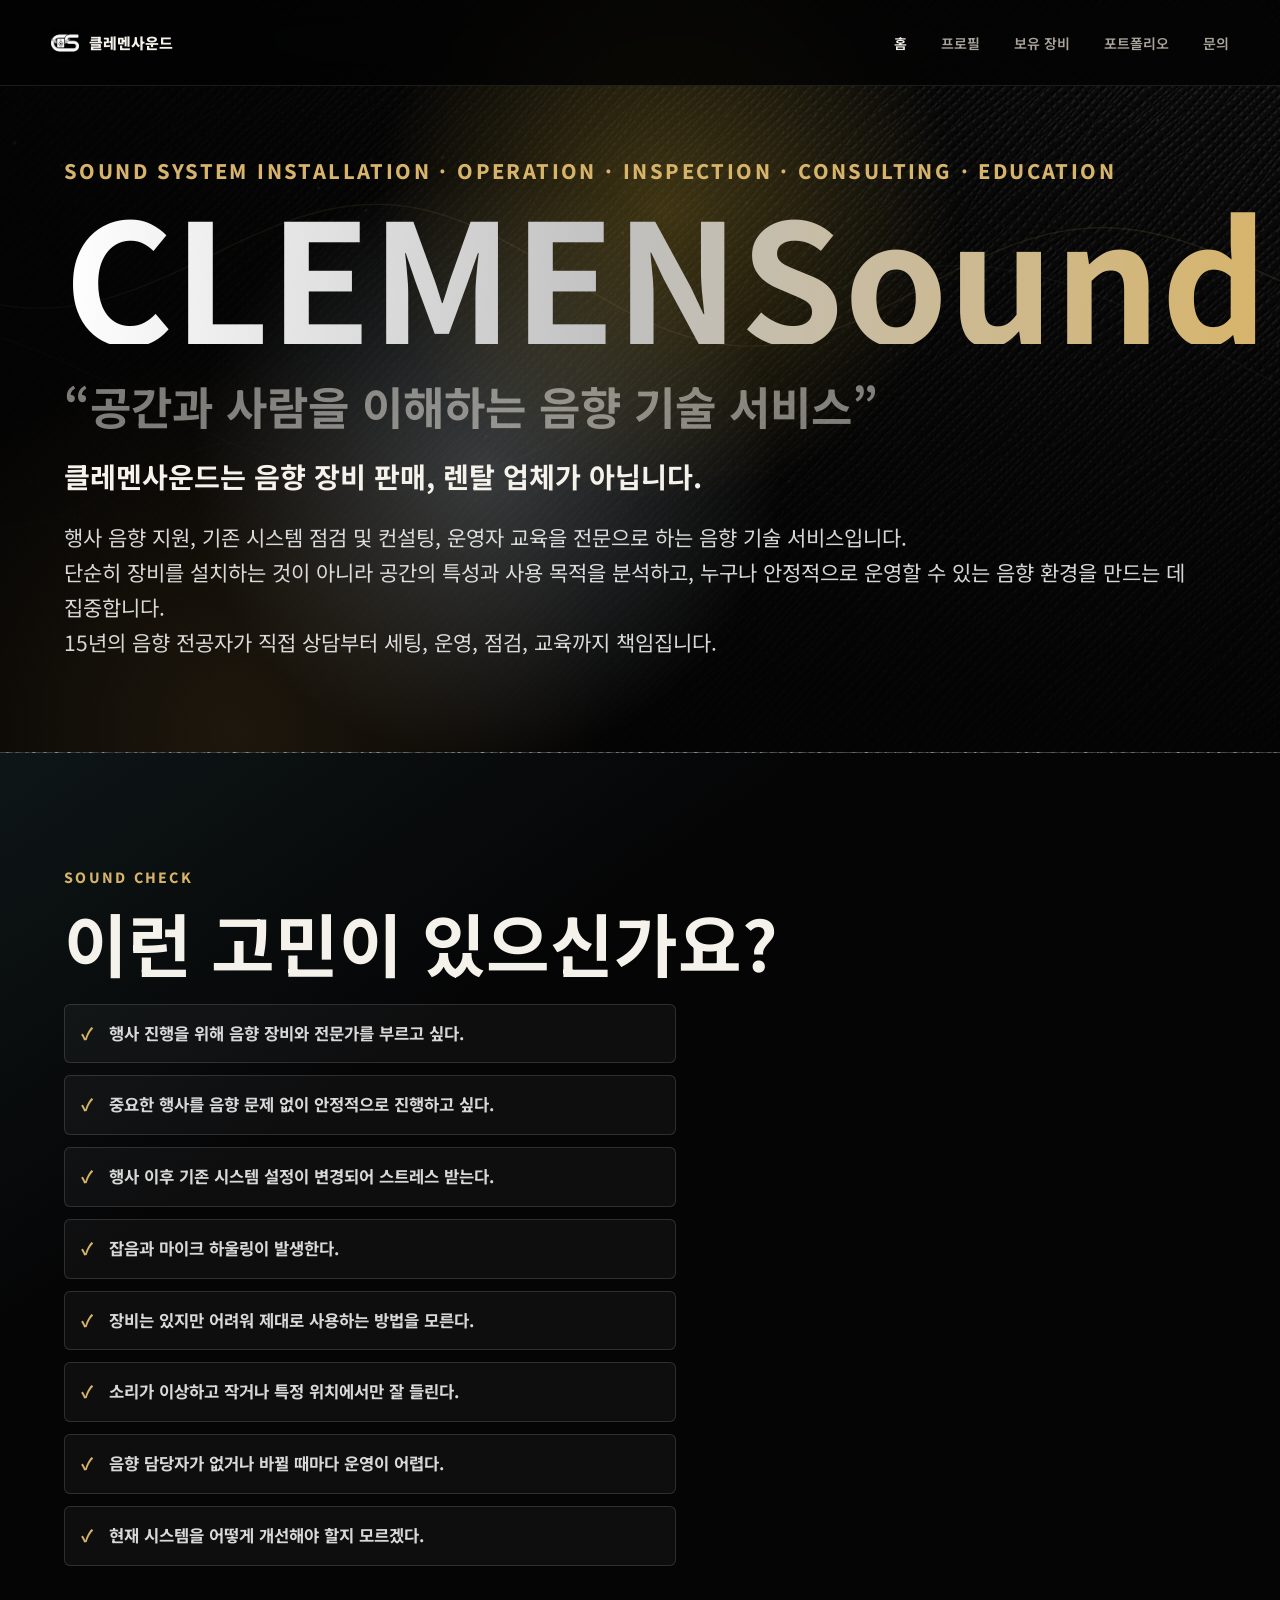
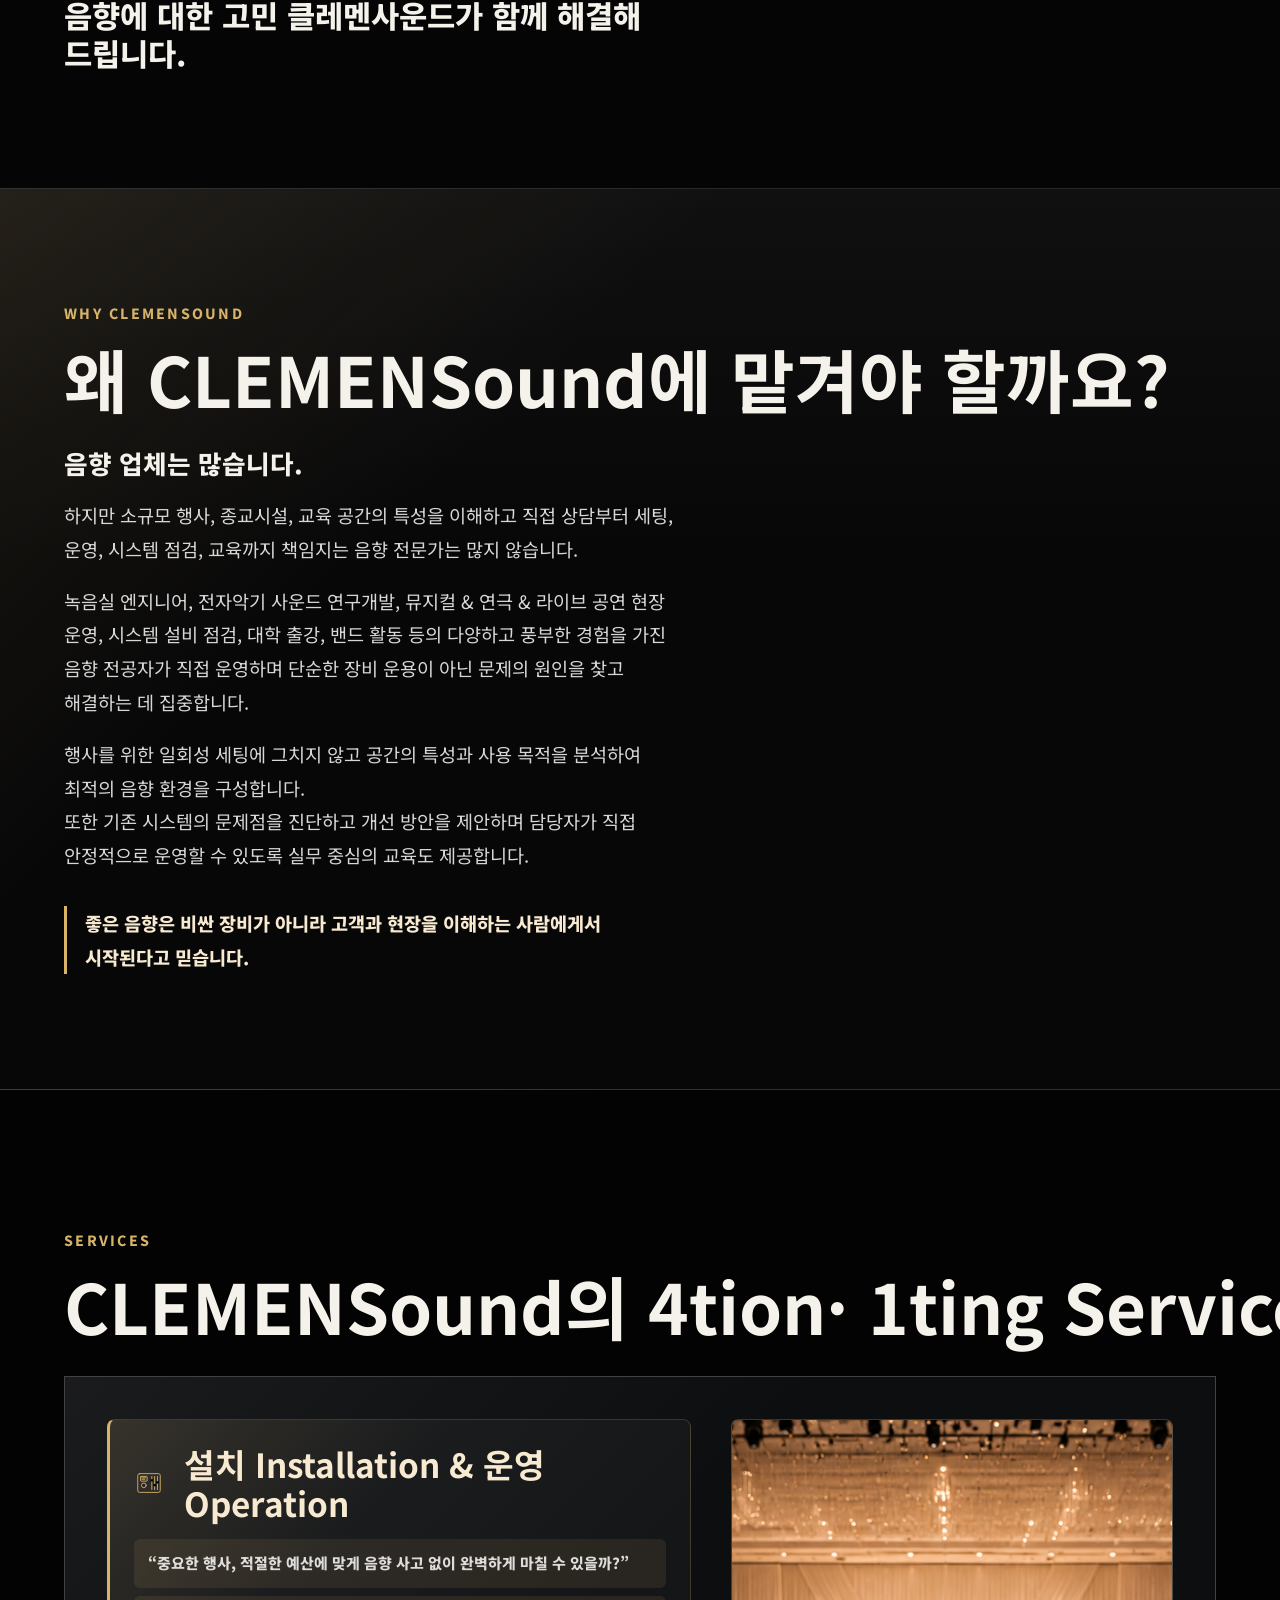
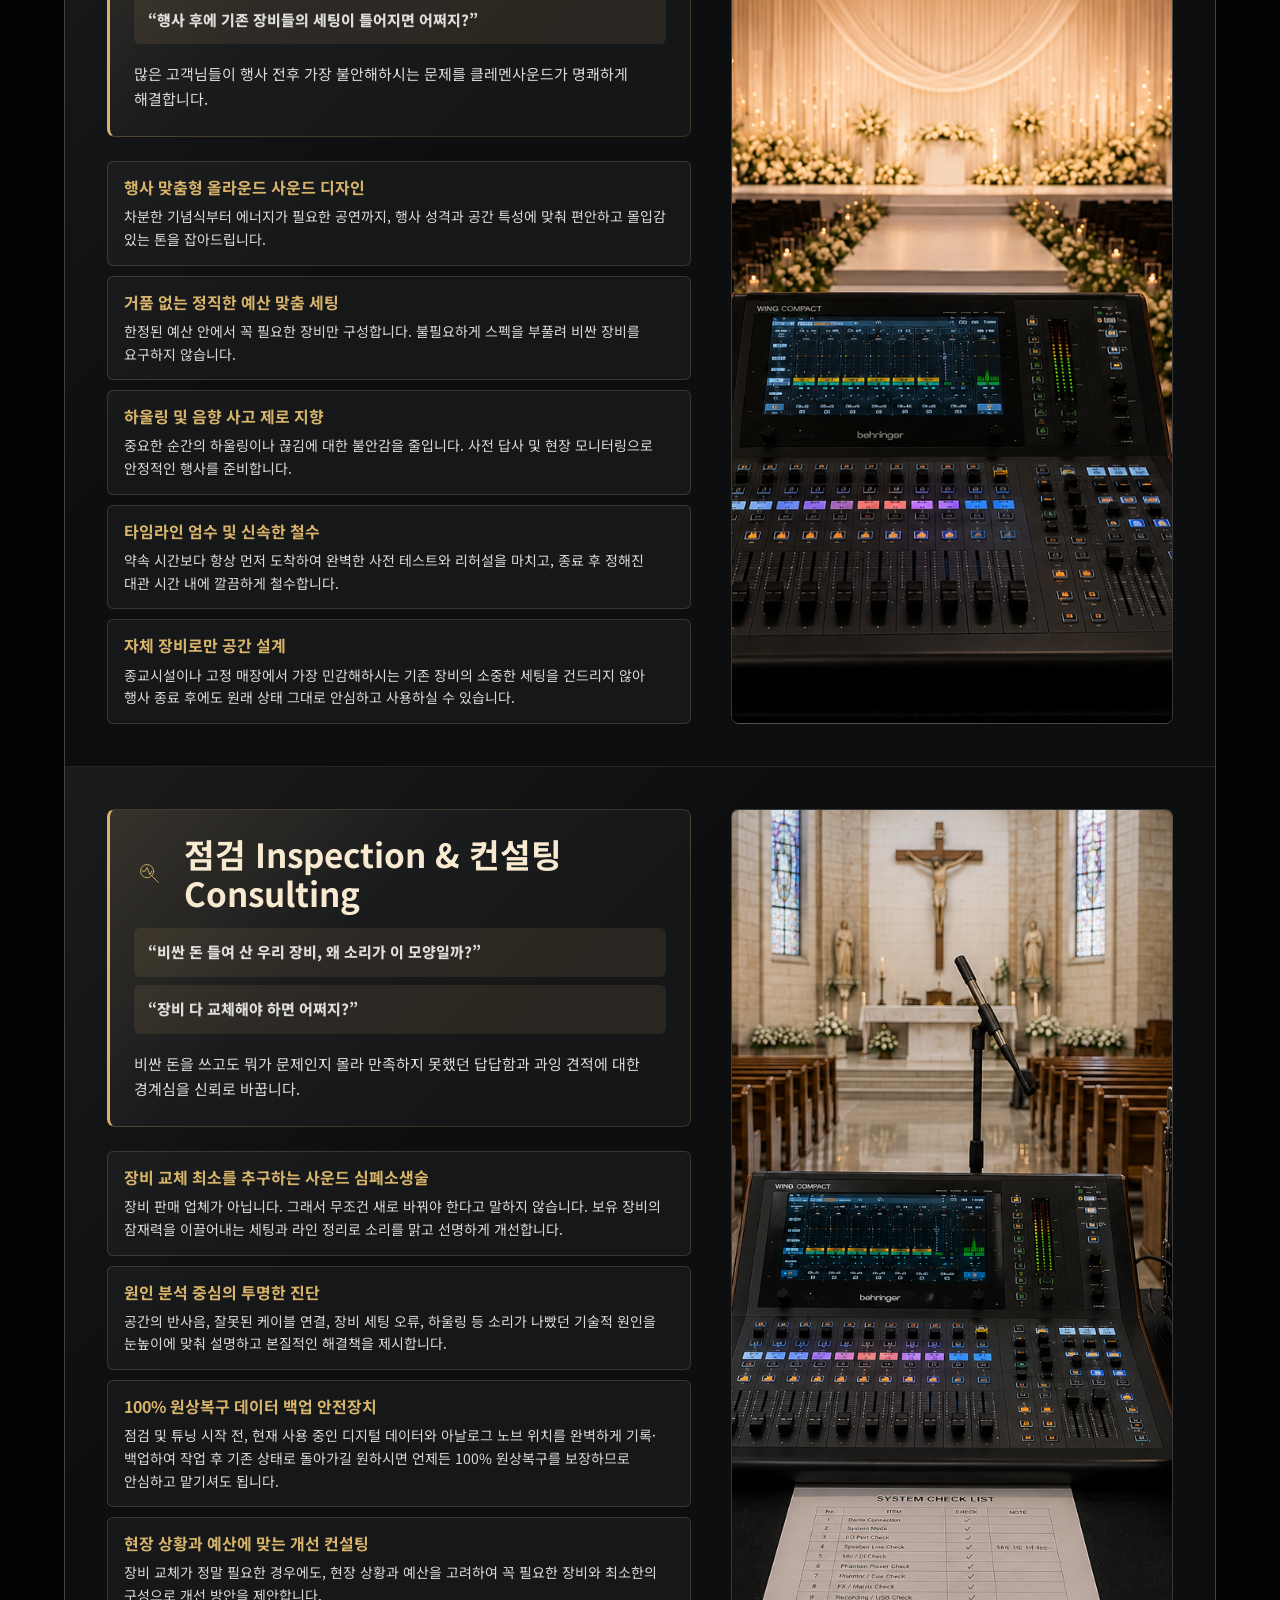
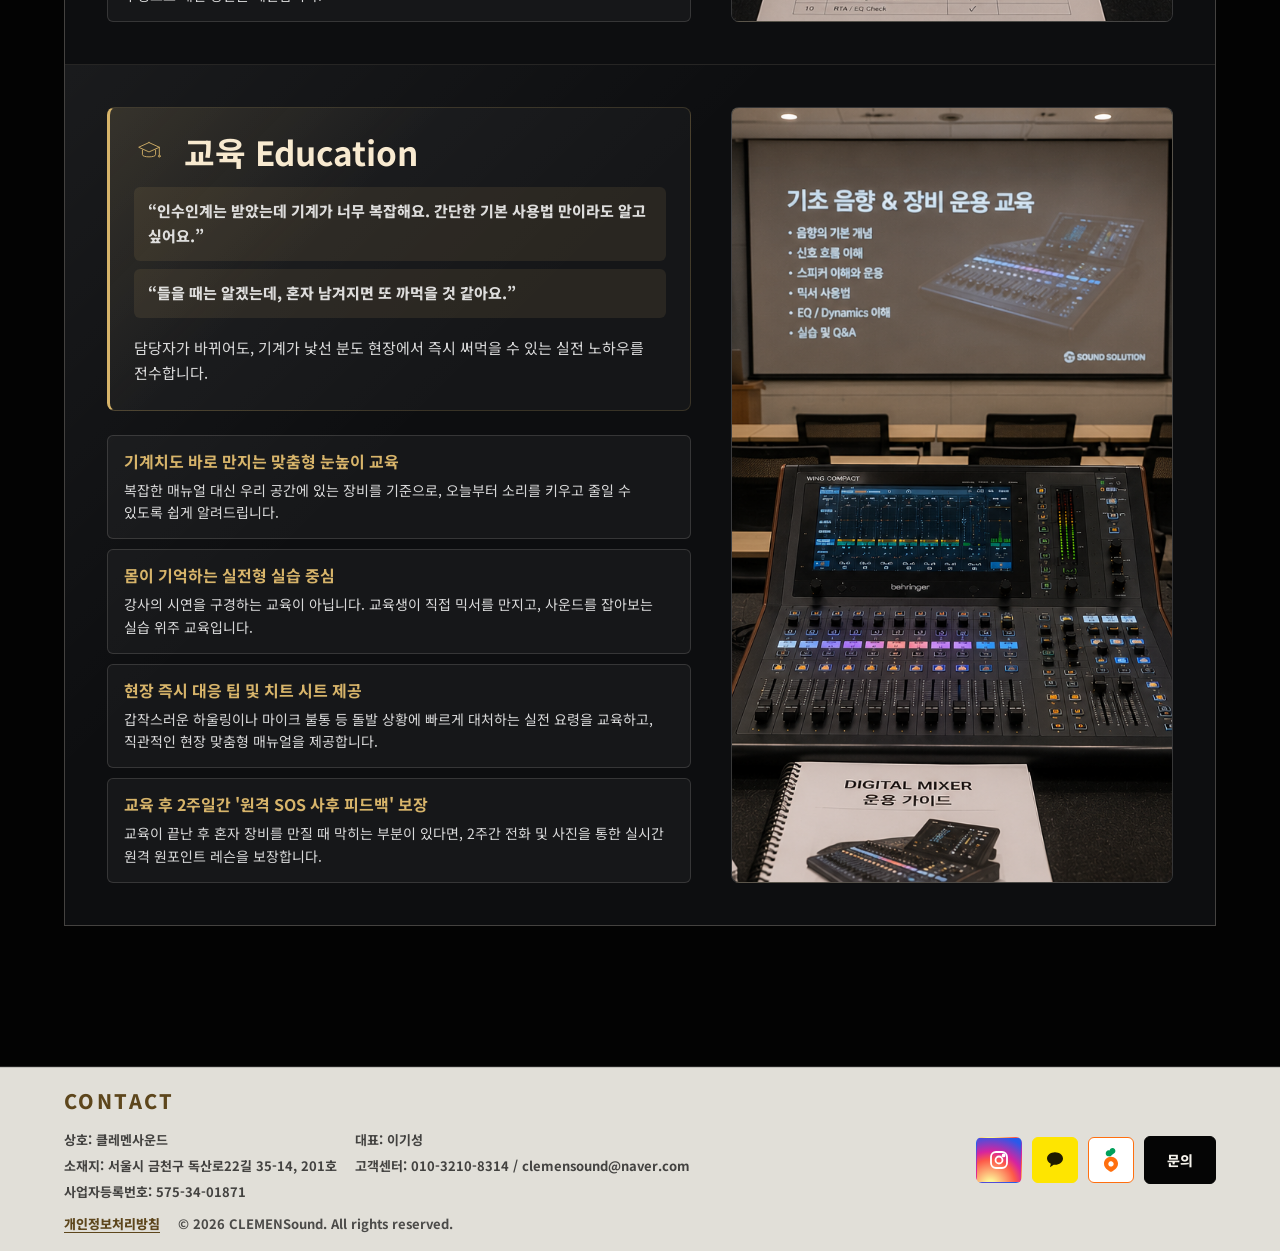
==== commit 1fea79d0: "Update index.html" ====
--- a/index.html
+++ b/index.html
@@ -199,7 +199,7 @@
                 <p>복잡한 매뉴얼 대신 우리 공간에 있는 장비를 기준으로, 오늘부터 소리를 키우고 줄일 수 있도록 쉽게 알려드립니다.</p>
               </div>
 							<div>
-								<strong>몸이 기억하는 실전형 1:1 실습, 1:1 밀착 실습 중심</strong>
+								<strong>몸이 기억하는 실전형 실습 중심</strong>
 								<p>강사의 시연을 구경하는 교육이 아닙니다. 교육생이 직접 믹서를 만지고, 사운드를 잡아보는 실습 위주 교육입니다.</p>
     				</div>
 							<div>
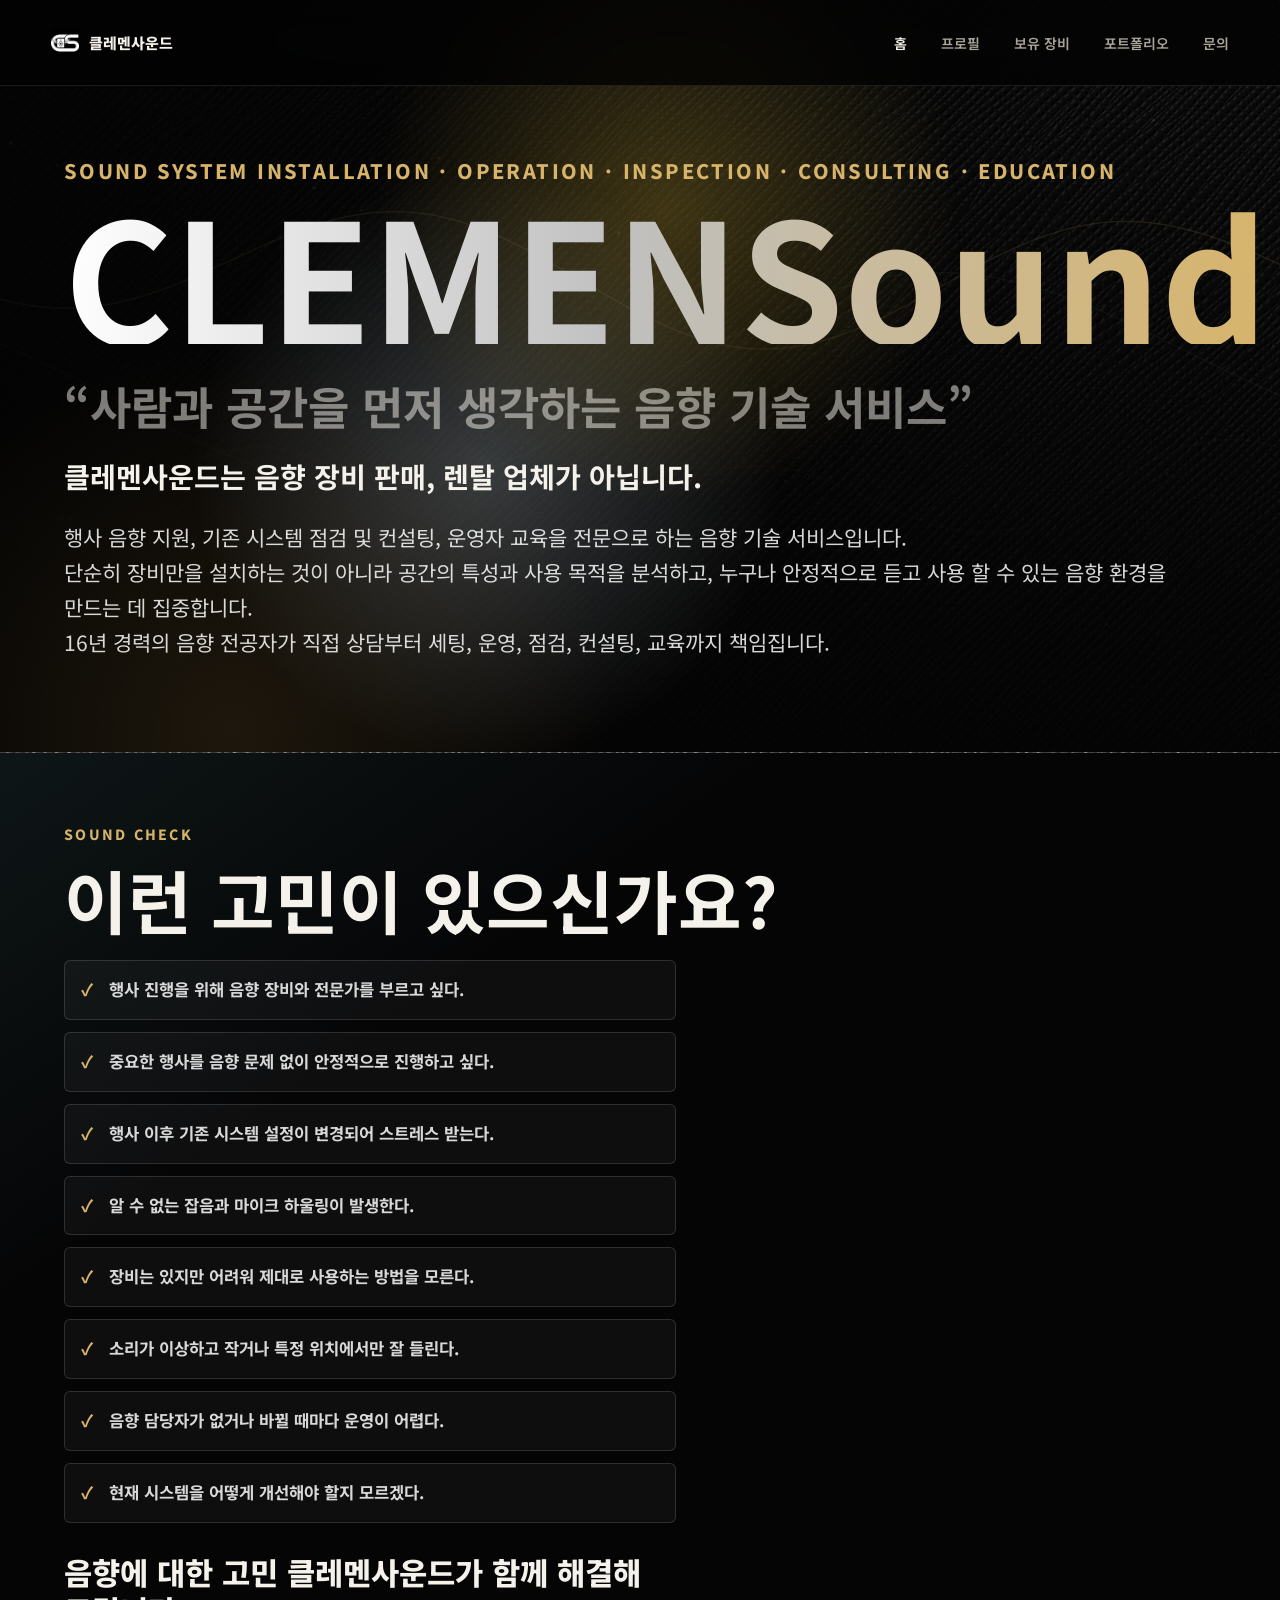
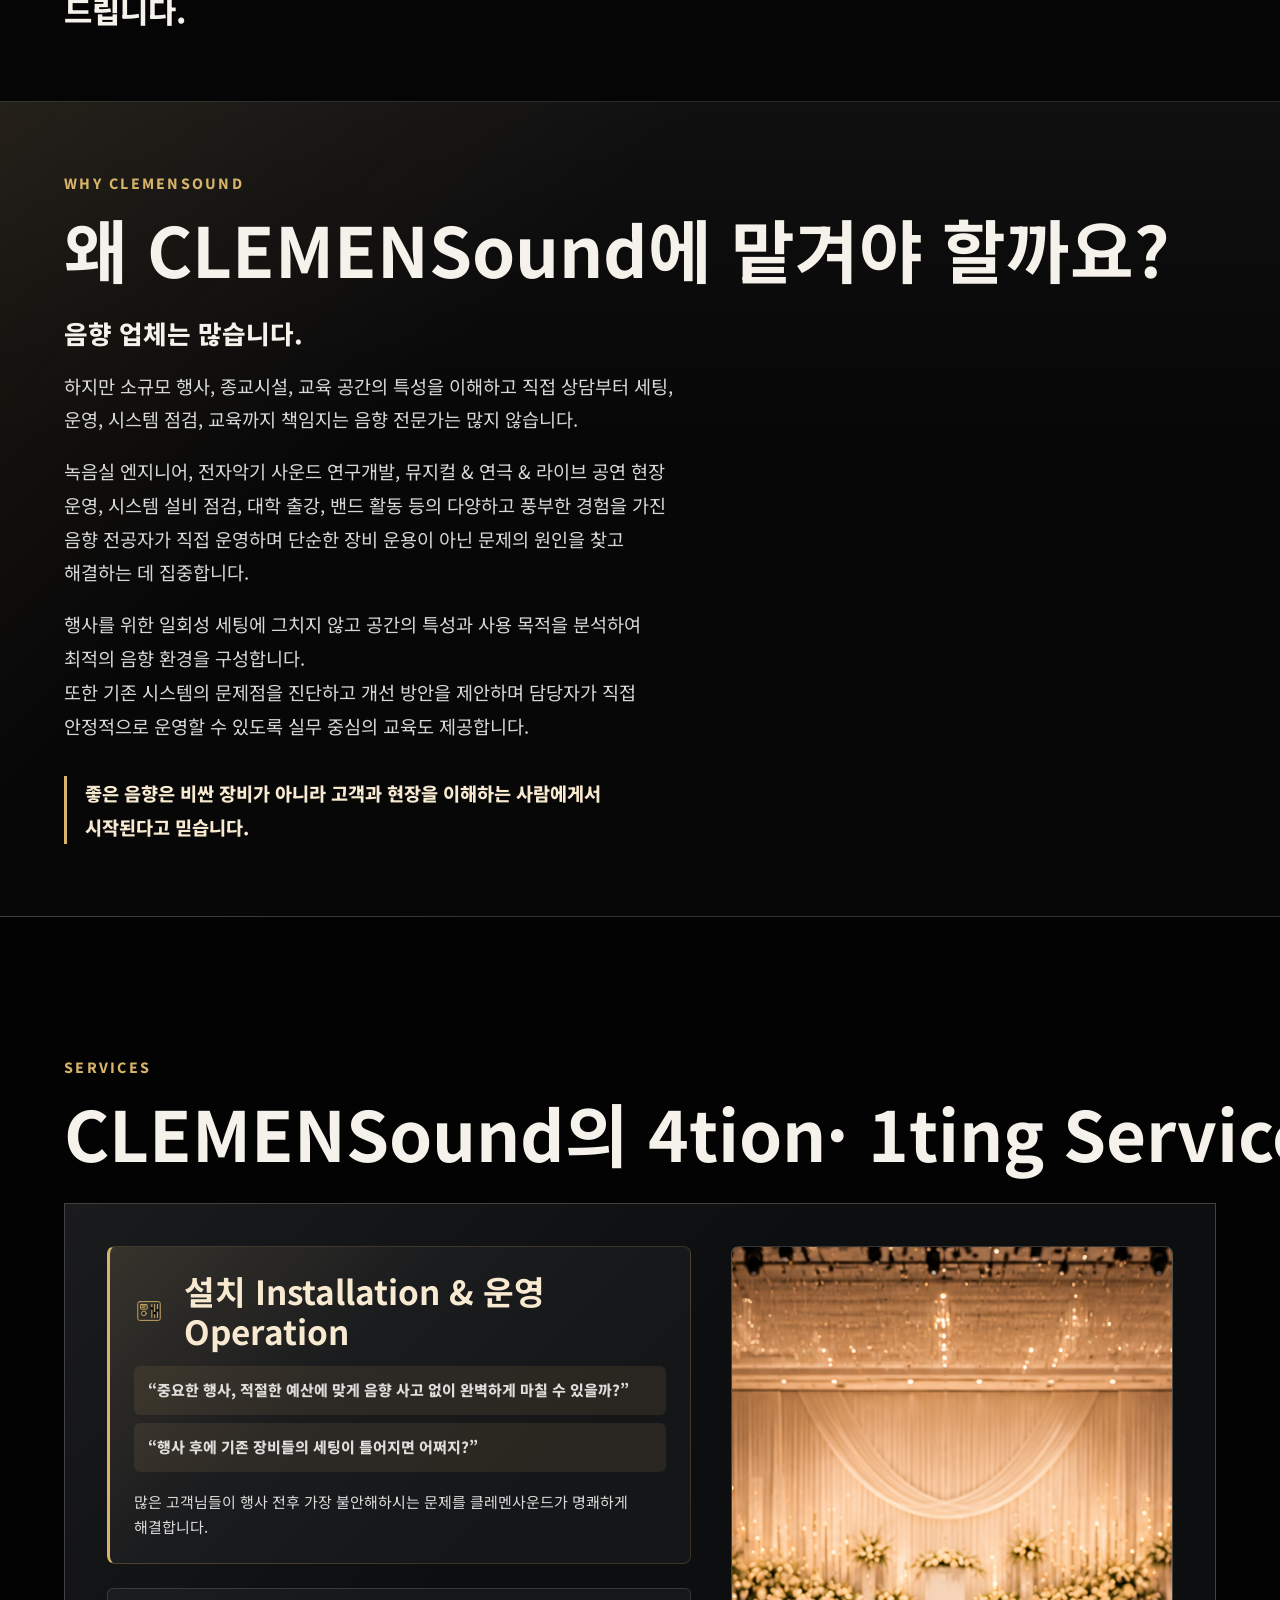
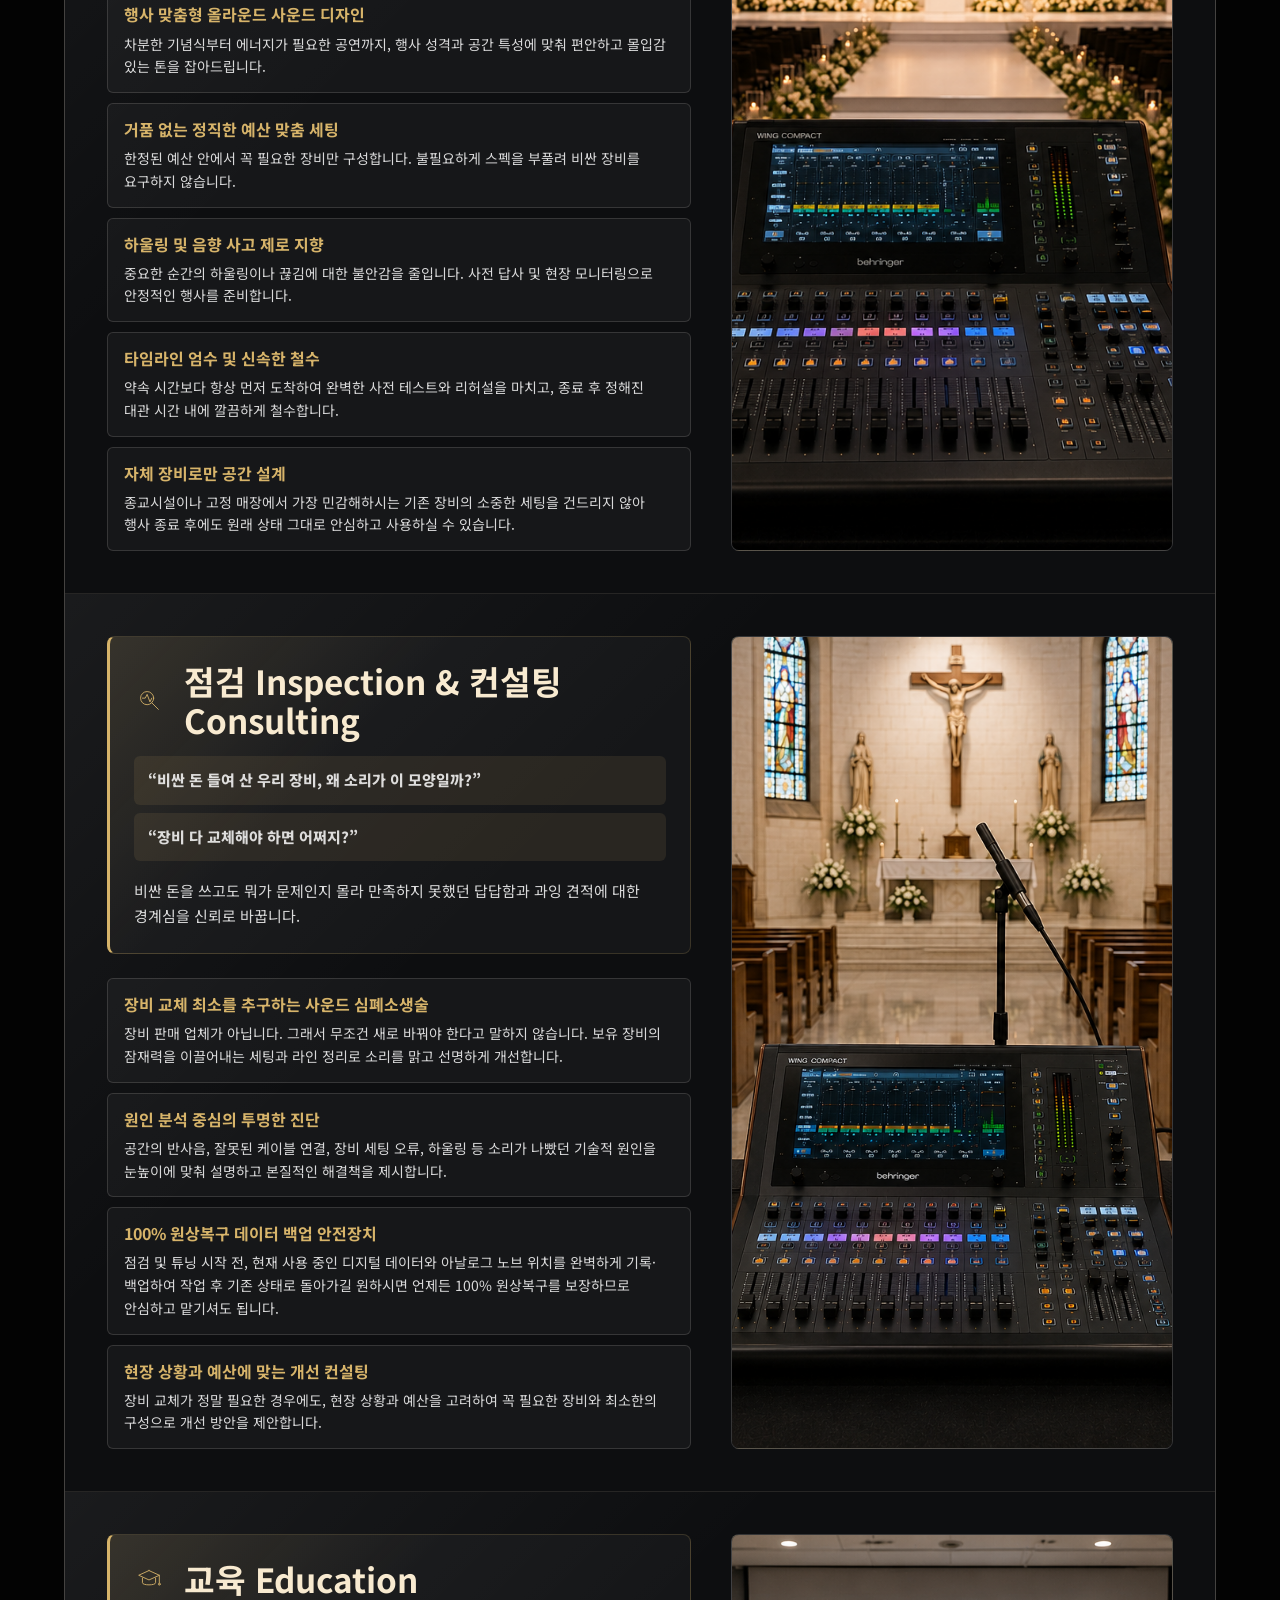
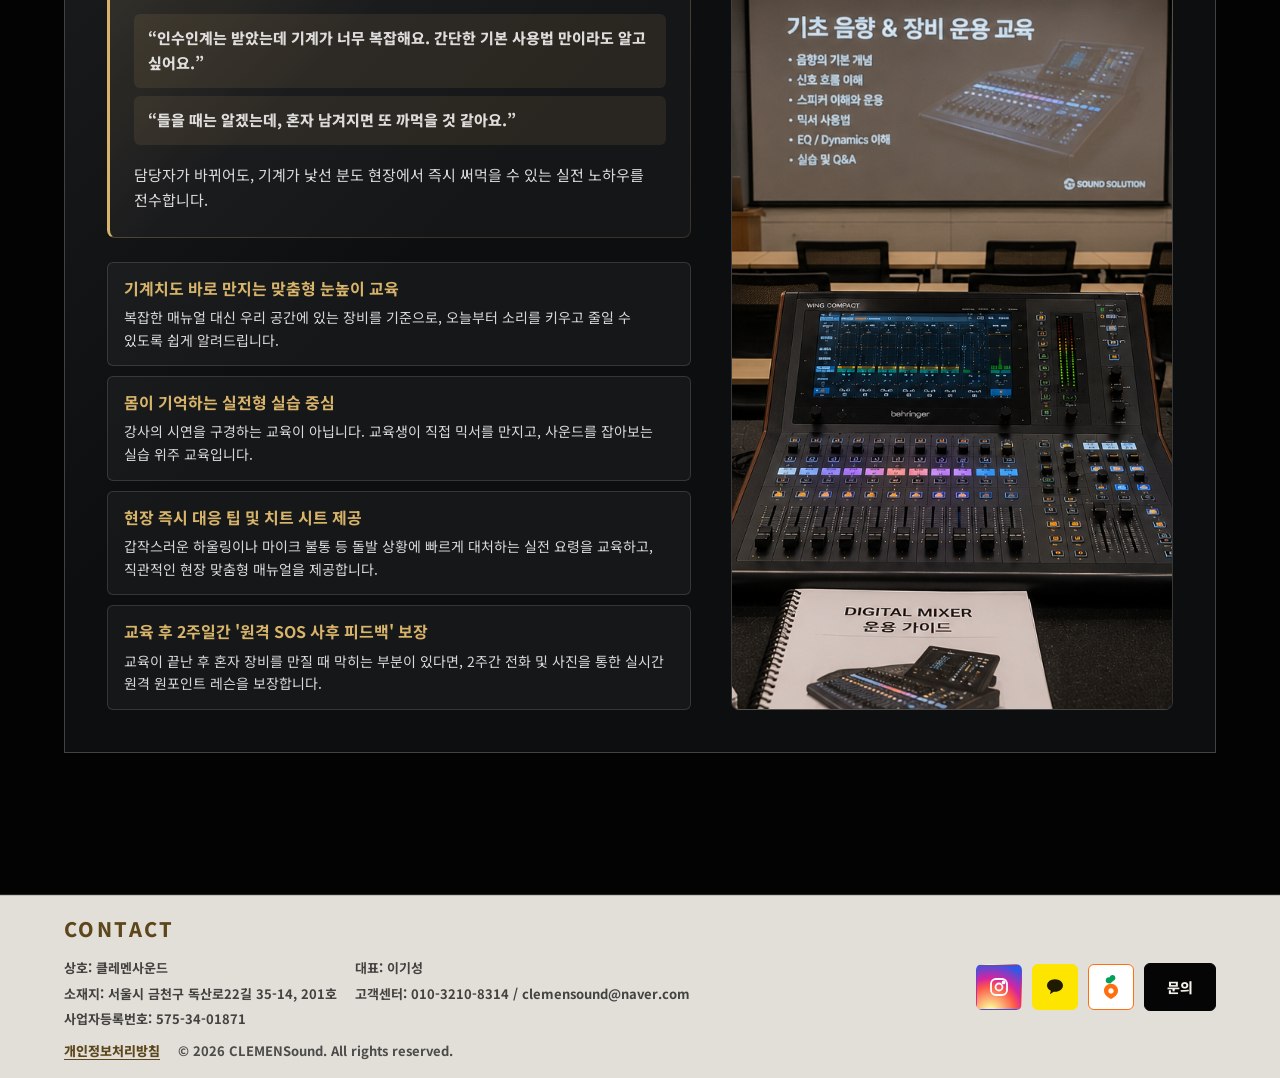
==== commit c6abaec1: "text" ====
--- a/index.html
+++ b/index.html
@@ -26,12 +26,11 @@
         <div class="hero-inner">
           <p class="eyebrow">Sound System Installation · Operation · Inspection · Consulting · Education</p>
           <h1 id="hero-title" aria-label="CLEMENSound"><span>CLEMENSound</span></h1>
-          <h2>“공간과 사람을 이해하는 음향 기술 서비스”</h2>
+          <h2>“사람과 공간을 먼저 생각하는 음향 기술 서비스”</h2>
 					<h3>클레멘사운드는 음향 장비 판매, 렌탈 업체가 아닙니다.</h3>
           <p>행사 음향 지원, 기존 시스템 점검 및 컨설팅, 운영자 교육을 전문으로 하는 음향 기술 서비스입니다.<br>
-					단순히 장비를 설치하는 것이 아니라 공간의 특성과 사용 목적을 분석하고, 누구나 안정적으로 운영할 수 있는 음향 환경을 만드는 데 집중합니다.<br>
-					15년의 음향 전공자가 직접 상담부터 세팅, 운영, 점검, 교육까지 책임집니다.</p>
-					
+					단순히 장비만을 설치하는 것이 아니라 공간의 특성과 사용 목적을 분석하고, 누구나 안정적으로 듣고 사용 할 수 있는 음향 환경을 만드는 데 집중합니다.<br>
+					16년 경력의 음향 전공자가 직접 상담부터 세팅, 운영, 점검, 컨설팅, 교육까지 책임집니다.</p>
 				</div>
 			</section>
 
@@ -73,7 +72,7 @@
 						<li>행사 진행을 위해 음향 장비와 전문가를 부르고 싶다.</li>
 						<li>중요한 행사를 음향 문제 없이 안정적으로 진행하고 싶다.</li>
 						<li>행사 이후 기존 시스템 설정이 변경되어 스트레스 받는다.</li>
-						<li>잡음과 마이크 하울링이 발생한다.</li>
+						<li>알 수 없는 잡음과 마이크 하울링이 발생한다.</li>
             <li>장비는 있지만 어려워 제대로 사용하는 방법을 모른다.</li>
             <li>소리가 이상하고 작거나 특정 위치에서만 잘 들린다.</li>
             <li>음향 담당자가 없거나 바뀔 때마다 운영이 어렵다.</li>
@@ -175,7 +174,7 @@
 							<div>
 								<strong>현장 상황과 예산에 맞는 개선 컨설팅</strong>
 								<p>장비 교체가 정말 필요한 경우에도, 현장 상황과 예산을 고려하여 꼭 필요한 장비와 최소한의 구성으로 개선 방안을 제안합니다.</p>
-            	</div>
+              </div>
 						</div>
             <div class="solution-media" aria-label="기존 음향 시스템 점검 사진 영역">
 							<img src="assets/logo_bg_icons/inspection.png" alt="기존 음향 시스템 점검 사진 (AI 생성)" class="solution-media-placeholder">
@@ -201,7 +200,7 @@
 							<div>
 								<strong>몸이 기억하는 실전형 실습 중심</strong>
 								<p>강사의 시연을 구경하는 교육이 아닙니다. 교육생이 직접 믹서를 만지고, 사운드를 잡아보는 실습 위주 교육입니다.</p>
-    				</div>
+              </div>
 							<div>
 							<strong>현장 즉시 대응 팁 및 치트 시트 제공</strong>
 								<p>갑작스러운 하울링이나 마이크 불통 등 돌발 상황에 빠르게 대처하는 실전 요령을 교육하고, 직관적인 현장 맞춤형 매뉴얼을 제공합니다.</p>
--- a/styles.css
+++ b/styles.css
@@ -219,10 +219,23 @@
 }
 
 #hero-title span:last-child {
-  color: transparent;
+  color: #f5f2eb;
   background: linear-gradient(92deg, #ffffff 0%, #c0c0c0 46%, var(--gold) 100%);
-  background-clip: text;
-  -webkit-background-clip: text;
+}
+
+@supports ((-webkit-background-clip: text) or (background-clip: text)) {
+  #hero-title span:last-child {
+    color: transparent;
+    -webkit-text-fill-color: transparent;
+    -webkit-background-clip: text;
+    background-clip: text;
+  }
+}
+
+@supports not ((-webkit-background-clip: text) or (background-clip: text)) {
+  #hero-title span:last-child {
+    background: none;
+  }
 }
 
 h2,
@@ -550,7 +563,7 @@
   grid-template-columns: minmax(0, 0.95fr) minmax(320px, 0.72fr);
   gap: clamp(28px, 6vw, 86px);
   align-items: start;
-  padding: clamp(72px, 9vw, 118px) clamp(20px, 5vw, 72px);
+  padding: clamp(72px, 9vw, 50px) clamp(20px, 5vw, 72px);
   border-bottom: 1px solid var(--line);
   background:
     linear-gradient(145deg, rgba(119, 215, 213, 0.08), transparent 30%),
@@ -624,7 +637,7 @@
   grid-template-columns: minmax(0, 0.95fr) minmax(320px, 0.72fr);
   gap: clamp(28px, 6vw, 86px);
   align-items: start;
-  padding: clamp(72px, 9vw, 118px) clamp(20px, 5vw, 72px);
+  padding: clamp(72px, 9vw, 50px) clamp(20px, 5vw, 72px);
   border-bottom: 1px solid var(--line);
   background:
     linear-gradient(135deg, rgba(215, 180, 106, 0.1), transparent 34%),
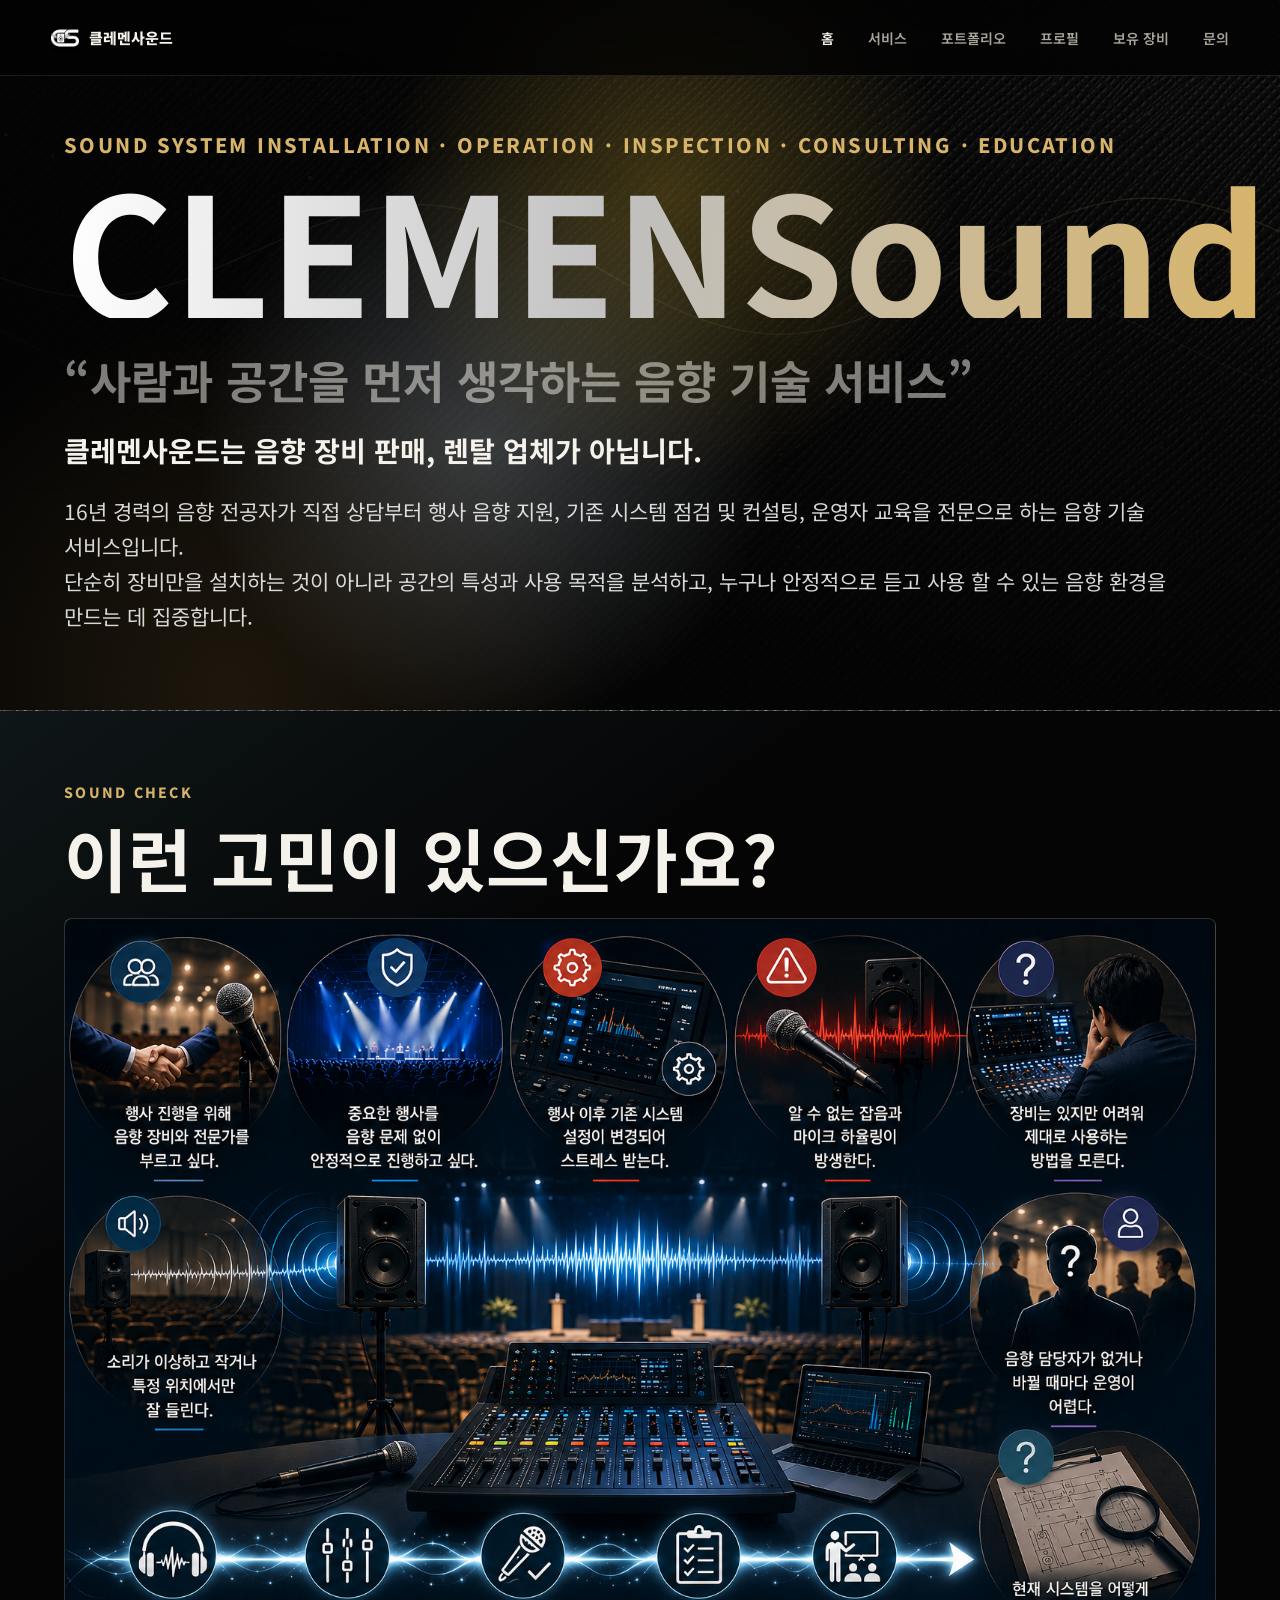
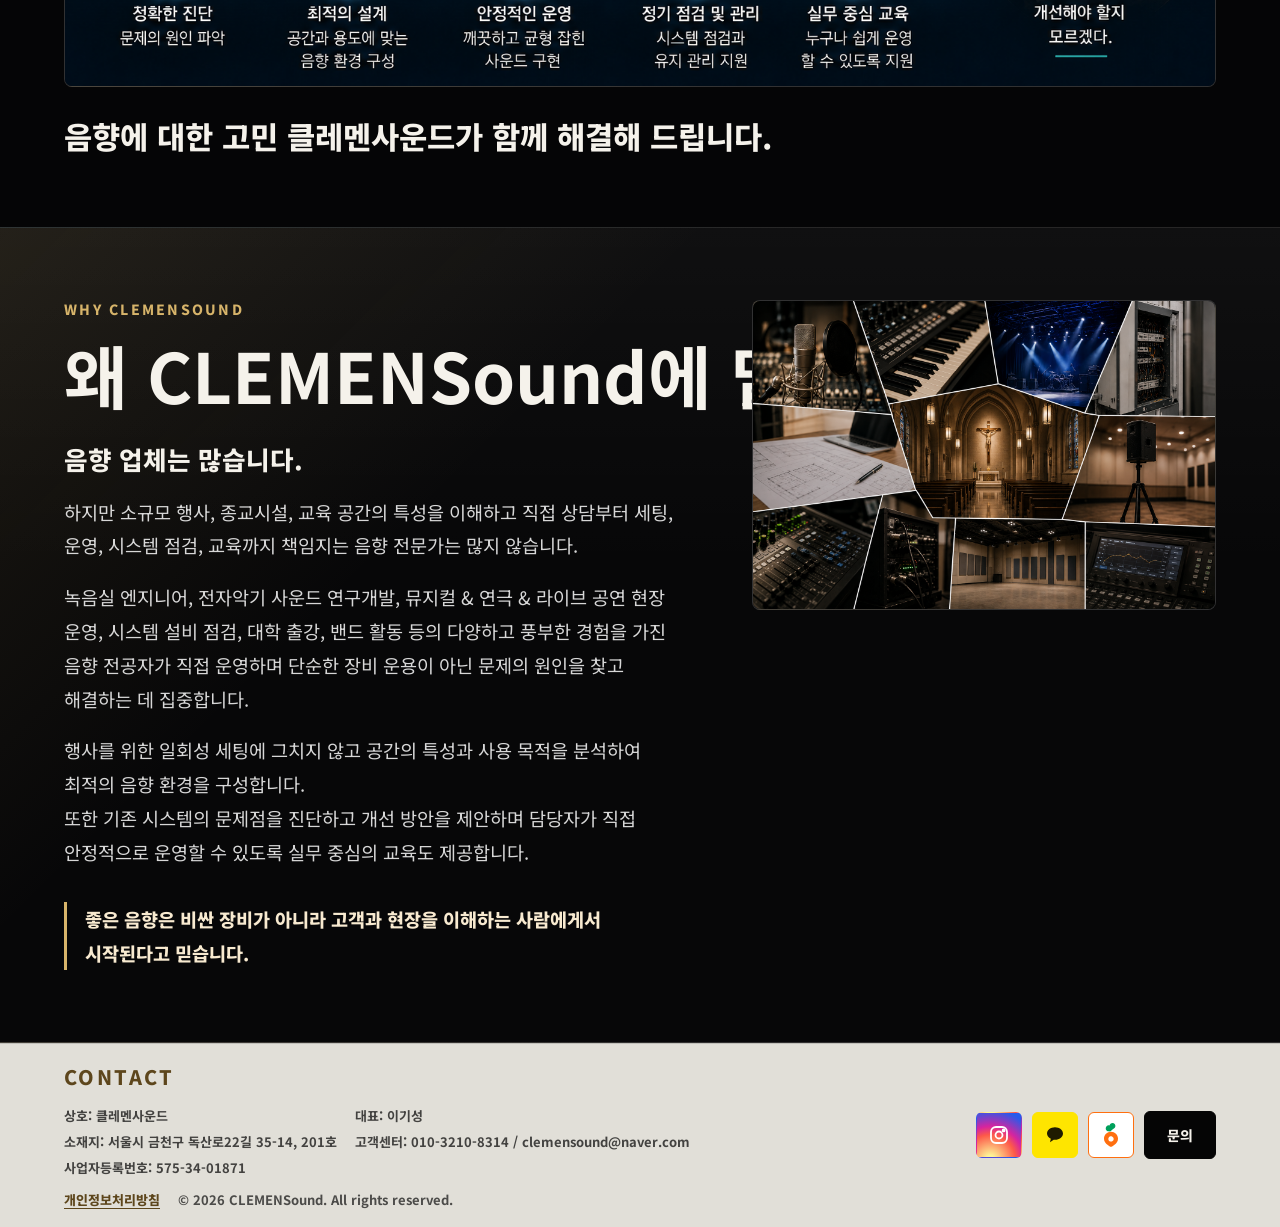
==== commit f8f6a240: "ReVer" ====
--- a/index.html
+++ b/index.html
@@ -28,9 +28,9 @@
           <h1 id="hero-title" aria-label="CLEMENSound"><span>CLEMENSound</span></h1>
           <h2>“사람과 공간을 먼저 생각하는 음향 기술 서비스”</h2>
 					<h3>클레멘사운드는 음향 장비 판매, 렌탈 업체가 아닙니다.</h3>
-          <p>행사 음향 지원, 기존 시스템 점검 및 컨설팅, 운영자 교육을 전문으로 하는 음향 기술 서비스입니다.<br>
+          <p> 16년 경력의 음향 전공자가 직접 상담부터 행사 음향 지원, 기존 시스템 점검 및 컨설팅, 운영자 교육을 전문으로 하는 음향 기술 서비스입니다.<br>
 					단순히 장비만을 설치하는 것이 아니라 공간의 특성과 사용 목적을 분석하고, 누구나 안정적으로 듣고 사용 할 수 있는 음향 환경을 만드는 데 집중합니다.<br>
-					16년 경력의 음향 전공자가 직접 상담부터 세팅, 운영, 점검, 컨설팅, 교육까지 책임집니다.</p>
+					</p>
 				</div>
 			</section>
 
@@ -67,17 +67,11 @@
       <section id="sound-concerns" class="concerns-section" aria-labelledby="sound-concerns-title">
         <div class="concerns-copy">
           <p class="eyebrow">Sound Check</p>
-          <h2 id="sound-concerns-title">이런 고민이 있으신가요?</h2>
-          <ul class="concerns-list">
-						<li>행사 진행을 위해 음향 장비와 전문가를 부르고 싶다.</li>
-						<li>중요한 행사를 음향 문제 없이 안정적으로 진행하고 싶다.</li>
-						<li>행사 이후 기존 시스템 설정이 변경되어 스트레스 받는다.</li>
-						<li>알 수 없는 잡음과 마이크 하울링이 발생한다.</li>
-            <li>장비는 있지만 어려워 제대로 사용하는 방법을 모른다.</li>
-            <li>소리가 이상하고 작거나 특정 위치에서만 잘 들린다.</li>
-            <li>음향 담당자가 없거나 바뀔 때마다 운영이 어렵다.</li>
-            <li>현재 시스템을 어떻게 개선해야 할지 모르겠다.</li>
-          </ul>
+					<h2>이런 고민이 있으신가요?</h2>
+          <h2 id="sound-concerns-title" class="visually-hidden">이런 고민이 있으신가요?</h2>
+          <figure class="concerns-media">
+            <img src="assets/logo_bg_icons/soundcheaks.png" alt="행사 음향 고민과 해결 안내 이미지" />
+          </figure>
           <p class="concerns-closing">음향에 대한 고민 클레멘사운드가 함께 해결해 드립니다.</p>
         </div>
       </section>
@@ -102,174 +96,11 @@
           </p>
           <p class="why-closing">좋은 음향은 비싼 장비가 아니라 고객과 현장을 이해하는 사람에게서 시작된다고 믿습니다.</p>
         </div>
+        <figure class="why-media">
+          <img src="assets/logo_bg_icons/whyclemensound.png" alt="음향 작업 분야 콜라주 이미지" />
+        </figure>
       </section>
 
-      <section id="clemensound-services" class="solutions-section" aria-labelledby="clemensound-services-title">
-        <div class="solutions-heading">
-          <p class="eyebrow">Services</p>
-          <h2 id="clemensound-services-title">CLEMENSound의 4tion· 1ting Service</h2>
-        </div>
-
-        <div class="solution-grid">
-          <article class="solution-card">
-            <div class="solution-intro">
-              <!-- <span class="solution-number">01</span> -->
-              <h3 class="solution-title"><img src="assets/logo_bg_icons/installation.svg" class="solution-icon" alt="">설치 Installation & 운영 Operation</h3>
-              <div class="solution-question-group">
-                <p class="solution-question">“중요한 행사, 적절한 예산에 맞게 음향 사고 없이 완벽하게 마칠 수 있을까?”</p>
-                <p class="solution-question">“행사 후에 기존 장비들의 세팅이 틀어지면 어쩌지?”</p>
-              </div>
-              <p class="solution-summary">많은 고객님들이 행사 전후 가장 불안해하시는 문제를 클레멘사운드가 명쾌하게 해결합니다.</p>
-            </div>
-            <div class="solution-points">
-              <div>
-                <strong>행사 맞춤형 올라운드 사운드 디자인</strong>
-                <p>차분한 기념식부터 에너지가 필요한 공연까지, 행사 성격과 공간 특성에 맞춰 편안하고 몰입감 있는 톤을 잡아드립니다.</p>
-              </div>
-              <div>
-                <strong>거품 없는 정직한 예산 맞춤 세팅</strong>
-                <p>한정된 예산 안에서 꼭 필요한 장비만 구성합니다. 불필요하게 스펙을 부풀려 비싼 장비를 요구하지 않습니다.</p>
-              </div>
-							<div>
-                <strong>하울링 및 음향 사고 제로 지향</strong>
-                <p>중요한 순간의 하울링이나 끊김에 대한 불안감을 줄입니다. 사전 답사 및 현장 모니터링으로 안정적인 행사를 준비합니다.</p>
-              </div>
-							<div>
-                <strong>타임라인 엄수 및 신속한 철수</strong>
-                <p>약속 시간보다 항상 먼저 도착하여 완벽한 사전 테스트와 리허설을 마치고, 종료 후 정해진 대관 시간 내에 깔끔하게 철수합니다.</p>
-              </div>
-							<div>
-								<strong>자체 장비로만 공간 설계</strong>
-                <p>종교시설이나 고정 매장에서 가장 민감해하시는 기존 장비의 소중한 세팅을 건드리지 않아 행사 종료 후에도 원래 상태 그대로 안심하고 사용하실 수 있습니다.</p>
-              </div>
-            </div>
-            <div class="solution-media" aria-label="행사·공연·기념식 현장 사진 영역">
-							<img src="assets/logo_bg_icons/setting.png" alt="행사·공연·기념식 현장 사진 (AI 생성)" class="solution-media-placeholder">
-						</div>
-          </article>
-
-          <article class="solution-card">
-            <div class="solution-intro">
-              <!-- <span class="solution-number">02</span> -->
-              <h3 class="solution-title"><img src="assets/logo_bg_icons/inspection.svg" class="solution-icon" alt="">점검 Inspection & 컨설팅 Consulting</h3>
-              <div class="solution-question-group">
-                <p class="solution-question">“비싼 돈 들여 산 우리 장비, 왜 소리가 이 모양일까?”</p>
-                <p class="solution-question">“장비 다 교체해야 하면 어쩌지?”</p>
-              </div>
-              <p class="solution-summary">비싼 돈을 쓰고도 뭐가 문제인지 몰라 만족하지 못했던 답답함과 과잉 견적에 대한 경계심을 신뢰로 바꿉니다.</p>
-            </div>
-            <div class="solution-points">
-              <div>
-                <strong>장비 교체 최소를 추구하는 사운드 심폐소생술</strong>
-                <p>장비 판매 업체가 아닙니다. 그래서 무조건 새로 바꿔야 한다고 말하지 않습니다. 보유 장비의 잠재력을 이끌어내는 세팅과 라인 정리로 소리를 맑고 선명하게 개선합니다.</p>
-              </div>
-              <div>
-                <strong>원인 분석 중심의 투명한 진단</strong>
-                <p>공간의 반사음, 잘못된 케이블 연결, 장비 세팅 오류, 하울링 등 소리가 나빴던 기술적 원인을 눈높이에 맞춰 설명하고 본질적인 해결책을 제시합니다.</p>
-              </div>
-							<div>
-                <strong>100% 원상복구 데이터 백업 안전장치</strong>
-                <p>점검 및 튜닝 시작 전, 현재 사용 중인 디지털 데이터와 아날로그 노브 위치를 완벽하게 기록·백업하여 작업 후 기존 상태로 돌아가길 원하시면 언제든 100% 원상복구를 보장하므로 안심하고 맡기셔도 됩니다.</p>
-              </div>
-							<div>
-								<strong>현장 상황과 예산에 맞는 개선 컨설팅</strong>
-								<p>장비 교체가 정말 필요한 경우에도, 현장 상황과 예산을 고려하여 꼭 필요한 장비와 최소한의 구성으로 개선 방안을 제안합니다.</p>
-              </div>
-						</div>
-            <div class="solution-media" aria-label="기존 음향 시스템 점검 사진 영역">
-							<img src="assets/logo_bg_icons/inspection.png" alt="기존 음향 시스템 점검 사진 (AI 생성)" class="solution-media-placeholder">
-						</div>
-          </article>
-
-          <article class="solution-card">
-            <div class="solution-intro">
-              <!-- <span class="solution-number">03</span> -->
-              <h3 class="solution-title"><img src="assets/logo_bg_icons/education.svg" class="solution-icon" alt="">교육 Education</h3>
-              <div class="solution-question-group">
-                <p class="solution-question">“인수인계는 받았는데 기계가 너무 복잡해요. 간단한 기본 사용법 만이라도 알고 싶어요.”</p>
-                <p class="solution-question">“들을 때는 알겠는데, 혼자 남겨지면 또 까먹을 것 같아요.”</p>
-
-              </div>
-              <p class="solution-summary">담당자가 바뀌어도, 기계가 낯선 분도 현장에서 즉시 써먹을 수 있는 실전 노하우를 전수합니다.</p>
-            </div>
-            <div class="solution-points">
-              <div>
-                <strong>기계치도 바로 만지는 맞춤형 눈높이 교육</strong>
-                <p>복잡한 매뉴얼 대신 우리 공간에 있는 장비를 기준으로, 오늘부터 소리를 키우고 줄일 수 있도록 쉽게 알려드립니다.</p>
-              </div>
-							<div>
-								<strong>몸이 기억하는 실전형 실습 중심</strong>
-								<p>강사의 시연을 구경하는 교육이 아닙니다. 교육생이 직접 믹서를 만지고, 사운드를 잡아보는 실습 위주 교육입니다.</p>
-              </div>
-							<div>
-							<strong>현장 즉시 대응 팁 및 치트 시트 제공</strong>
-								<p>갑작스러운 하울링이나 마이크 불통 등 돌발 상황에 빠르게 대처하는 실전 요령을 교육하고, 직관적인 현장 맞춤형 매뉴얼을 제공합니다.</p>
-							</div>
-							<div>
-                <strong>교육 후 2주일간 '원격 SOS 사후 피드백' 보장</strong>
-                <p>교육이 끝난 후 혼자 장비를 만질 때 막히는 부분이 있다면, 2주간 전화 및 사진을 통한 실시간 원격 원포인트 레슨을 보장합니다.</p>
-              </div>
-            </div>
-            <div class="solution-media" aria-label="기초 음향 및 장비 운용 교육 사진 영역">
-							<img src="assets/logo_bg_icons/education.png" alt="기초 음향 및 장비 운용 교육 사진 (AI 생성)" class="solution-media-placeholder">
-						</div>
-          </article>
-        </div>
-      </section>
-
-
-      <!-- <section id="setup-operation" class="studio-section setup-operation-section" aria-labelledby="setup-operation-title">
-        <div class="studio-copy">
-          <h2 id="setup-operation-title" class="section-title-eyebrow service-title">
-						<img src="assets/logo_bg_icons/installation.svg" class="service-icon" alt="">
-						설치 Installation · 운영 Operation
-					</h2>
-          <p class="section-description setup-description">
-            현장 시스템에 상관 없이 자체 장비로 목적에 맞는 음향 시스템을 구성하고,
-            설치부터 본 행사 운영까지 안정적으로 진행합니다.
-          </p>
-          <ul class="checkup-list">
-            <li>강연, 발표회, 기업·종교 행사, 공연, 예식, 교육장 등 다양한 현장 지원</li>
-            <li>스피커, 마이크, 믹서, 무선 시스템, 음원 재생 장비 구성</li>
-            <li>사전 상담, 현장 확인, 설치, 리허설, 본 행사 운영까지 체계적이고 안정적으로 진행</li>
-          </ul>
-        </div>
-      </section>
-
-      <section id="inspection" class="studio-section inspection-section" aria-labelledby="inspection-title">
-        <div class="studio-copy">
-					<h2 class="section-title-eyebrow service-title">
-						<img src="assets/logo_bg_icons/inspection.svg" class="service-icon" alt="">
-						점검 Inspection · 컨설팅 Consulting
-					</h2>
-          <p class="section-description">
-            기존에 설치되어 있는 음향 시스템의 문제점을 확인하고,<br>현재 장비로 가능한 개선 방안과
-            필요한 경우의 교체· 추가 방향까지 현실적으로 컨설팅합니다.
-          </p>
-          <ul class="checkup-list">
-            <li>노이즈, 하울링, 출력 불균형 등 문제 원인 진단</li>
-            <li>배선, 설정값, 장비 상태와 사용 방식 점검</li>
-            <li>시스템 개선, 장비 추가· 교체 및 운용 방법 컨설팅</li>
-          </ul>
-        </div>
-      </section>
-
-      <section id="education" class="studio-section education-section" aria-labelledby="education-title">
-        <div class="studio-copy">
-          <h2 id="education-title" class="section-title-eyebrow service-title">
-						<img src="assets/logo_bg_icons/education.svg" class="service-icon" alt="">
-						교육 Education
-					</h2>
-          <p class="section-description">
-            현장에서 발생되는 문제점에 대해 기초 음향 이론과 장비 운용법을 실제 사용 환경에 맞춰 알기 쉽게 교육합니다.
-          </p>
-          <ul class="checkup-list">
-            <li>소리의 흐름, 마이크와 스피커의 역할, 게인 구조와 하울링 원인 이해</li>
-            <li>믹서, 무선 마이크, 스피커, 음원 재생 장비 연결과 조작 실습</li>
-            <li>보유 장비 기준 세팅 순서, 기본 체크리스트, 문제 대응 방법 정리</li>
-          </ul>
-        </div>
-      </section> -->
     </main>
 
     <div data-footer></div>
--- a/styles.css
+++ b/styles.css
@@ -1,9 +1,9 @@
 :root {
   color-scheme: dark;
   --font-main: "Century Gothic", "HY태백", "HYTaebaek", "Noto Sans KR", "Malgun Gothic", system-ui, sans-serif;
-  --header-height: 86px;
-  --mobile-header-height: 70px;
-  --hero-height: 46vh;
+  --header-height: 76px;
+  --mobile-header-height: 62px;
+  --hero-height: 38vh;
   /* Responsive reference widths: iPad Air 13 = 1024px, iPhone 16 Pro Max = 440px. */
   --breakpoint-ipad-air-13: 1024px;
   --breakpoint-iphone-16-pro-max: 440px;
@@ -45,6 +45,18 @@
   text-decoration: none;
 }
 
+.visually-hidden {
+  position: absolute;
+  width: 1px;
+  height: 1px;
+  padding: 0;
+  margin: -1px;
+  overflow: hidden;
+  clip: rect(0, 0, 0, 0);
+  white-space: nowrap;
+  border: 0;
+}
+
 .site-header {
   position: fixed;
   inset: 0 0 auto;
@@ -53,7 +65,7 @@
   min-height: var(--header-height);
   display: flex;
   align-items: center;
-  padding: 22px clamp(20px, 4vw, 56px);
+  padding: 16px clamp(20px, 4vw, 56px);
   border-bottom: 1px solid rgba(245, 242, 235, 0.1);
   background: rgba(3, 3, 3, 0.82);
   backdrop-filter: blur(18px);
@@ -105,6 +117,12 @@
   font-weight: 600;
 }
 
+.nav-item {
+  position: relative;
+  display: flex;
+  align-items: center;
+}
+
 .nav-links a:hover {
   color: var(--text);
 }
@@ -112,6 +130,44 @@
 .nav-links a.is-active,
 .nav-links a[aria-current="page"] {
   color: var(--text);
+}
+
+.nav-submenu {
+  position: absolute;
+  top: calc(100% + 18px);
+  left: 50%;
+  display: grid;
+  min-width: 176px;
+  padding: 8px;
+  border: 1px solid var(--line);
+  border-radius: 8px;
+  background: rgba(13, 14, 16, 0.98);
+  box-shadow: 0 18px 42px rgba(0, 0, 0, 0.38);
+  opacity: 0;
+  visibility: hidden;
+  transform: translate(-50%, -6px);
+  transition: opacity 0.18s ease, transform 0.18s ease, visibility 0.18s ease;
+}
+
+.nav-submenu a {
+  display: block;
+  padding: 10px 12px;
+  border-radius: 6px;
+  color: var(--muted);
+  white-space: nowrap;
+}
+
+.nav-submenu a:hover,
+.nav-submenu a:focus {
+  color: var(--text);
+  background: rgba(215, 180, 106, 0.12);
+}
+
+.nav-item:hover .nav-submenu,
+.nav-item:focus-within .nav-submenu {
+  opacity: 1;
+  visibility: visible;
+  transform: translate(-50%, 0);
 }
 
 /* Hero common: index(.hero) and sub pages(.page-hero) share the same base. */
@@ -139,12 +195,12 @@
 /* Index hero layout. */
 .hero {
   min-height: var(--hero-height);
-  padding: calc(var(--header-height) + clamp(40px, 6vw, 70px)) clamp(20px, 5vw, 72px) clamp(42px, 6vw, 70px);
+  padding: calc(var(--header-height) + clamp(28px, 5vw, 54px)) clamp(20px, 5vw, 72px) clamp(30px, 5vw, 54px);
 }
 
 /* Sub page hero layout. */
 .page-hero {
-  padding: clamp(58px, 8vw, 96px) clamp(20px, 5vw, 72px);
+  padding: clamp(42px, 6vw, 72px) clamp(20px, 5vw, 72px);
 }
 
 /* Hero visual layers. Text must sit above .hero-shade with z-index: 1. */
@@ -571,10 +627,12 @@
 }
 
 .concerns-copy {
+  grid-column: 1 / -1;
   width: 100%;
 }
 
 .concerns-copy h2,
+.solutions-heading h1,
 .solutions-heading h2 {
   margin-bottom: 24px;
   color: var(--text);
@@ -595,33 +653,22 @@
   color: var(--gold);
 }
 
-.concerns-list {
-  display: grid;
-  gap: 12px;
+.concerns-media {
+  align-self: stretch;
+  width: 100%;
   margin: 0;
-  padding: 0;
-  list-style: none;
-}
-
-.concerns-list li {
-  position: relative;
-  padding: 16px 16px 16px 44px;
-  border: 1px solid var(--line);
-  border-radius: 6px;
-  background: rgba(255, 255, 255, 0.04);
-  color: var(--white-soft);
-  font-size: clamp(16px, 1.3vw, 19px);
-  font-weight: 700;
-  line-height: 1.55;
-}
-
-.concerns-list li::before {
-  content: "✓";
-  position: absolute;
-  top: 16px;
-  left: 16px;
-  color: var(--gold);
-  font-weight: 800;
+  border: 1px solid var(--line);
+  border-radius: 8px;
+  background:
+    linear-gradient(135deg, rgba(215, 180, 106, 0.16), transparent 38%),
+    #101114;
+  overflow: hidden;
+}
+
+.concerns-media img {
+  display: block;
+  width: 100%;
+  height: auto;
 }
 
 .concerns-closing {
@@ -690,6 +737,24 @@
   color: #f8ead0;
 }
 
+.why-media {
+  align-self: start;
+  width: 100%;
+  margin: 0;
+  border: 1px solid var(--line);
+  border-radius: 8px;
+  background:
+    linear-gradient(135deg, rgba(215, 180, 106, 0.14), transparent 38%),
+    #101114;
+  overflow: hidden;
+}
+
+.why-media img {
+  display: block;
+  width: 100%;
+  height: auto;
+}
+
 .solutions-section {
   padding: clamp(76px, 11vw, 142px) clamp(20px, 5vw, 72px);
   border-bottom: 1px solid var(--line);
@@ -713,6 +778,7 @@
 @media (min-width: 1025px) {
   .concerns-copy h2,
   .why-copy h2,
+  .solutions-heading h1,
   .solutions-heading h2 {
     white-space: nowrap;
   }
@@ -863,6 +929,39 @@
   height: 100%;
   display: block;
   object-fit: cover;
+}
+
+.service-anchor-nav {
+  display: flex;
+  flex-wrap: wrap;
+  gap: 10px;
+  margin: 24px 0 0;
+}
+
+.service-anchor-nav a {
+  padding: 10px 14px;
+  border: 1px solid rgba(215, 180, 106, 0.34);
+  border-radius: 6px;
+  color: #f8ead0;
+  background: rgba(215, 180, 106, 0.08);
+  font-size: 14px;
+  font-weight: 800;
+}
+
+.service-anchor-nav a:hover,
+.service-anchor-nav a:focus {
+  border-color: rgba(215, 180, 106, 0.68);
+  background: rgba(215, 180, 106, 0.16);
+}
+
+.service-anchor-nav a[aria-selected="true"] {
+  border-color: var(--gold);
+  color: #050505;
+  background: var(--gold);
+}
+
+.service-tab-panel[hidden] {
+  display: none;
 }
 
 .education-section {
@@ -1195,6 +1294,7 @@
 .profile-page,
 .portfolio-page,
 .equipment-page,
+.service-page,
 .contact-page {
   padding-top: var(--header-height);
 }
@@ -1288,6 +1388,14 @@
 .portfolio-section {
   padding: clamp(62px, 9vw, 112px) clamp(20px, 5vw, 72px);
   border-bottom: 1px solid var(--line);
+}
+
+.service-page .solutions-section {
+  padding: clamp(62px, 9vw, 112px) clamp(20px, 5vw, 72px);
+}
+
+.service-page .solutions-heading {
+  grid-template-columns: 1fr;
 }
 
 .portfolio-grid {
@@ -2054,6 +2162,10 @@
     aspect-ratio: 16 / 9;
   }
 
+  .concerns-media {
+    min-height: 0;
+  }
+
   .equipment-head {
     display: none;
   }
@@ -2146,7 +2258,7 @@
   }
 
   .site-header {
-    padding: 18px 18px;
+    padding: 10px 18px;
   }
 
   .brand {
@@ -2156,7 +2268,7 @@
   .hero,
   .page-hero {
     min-height: var(--hero-height);
-    padding-top: 104px;
+    padding-top: 86px;
   }
 
   .hero-metrics {
@@ -2179,6 +2291,7 @@
   .profile-page,
   .portfolio-page,
   .equipment-page,
+  .service-page,
   .contact-page {
     padding-top: var(--mobile-header-height);
   }
@@ -2468,6 +2581,35 @@
     font-size: 18px;
   }
 
+  .nav-item {
+    display: block;
+    width: 100%;
+  }
+
+  .nav-submenu {
+    position: static;
+    display: grid;
+    width: 100%;
+    min-width: 0;
+    padding: 0 0 12px 18px;
+    border: 0;
+    border-bottom: 1px solid rgba(255, 255, 255, 0.08);
+    border-radius: 0;
+    background: transparent;
+    box-shadow: none;
+    opacity: 1;
+    visibility: visible;
+    transform: none;
+  }
+
+  .nav-submenu a {
+    min-height: 40px;
+    padding: 0;
+    border-bottom: 0;
+    color: var(--muted);
+    font-size: 15px;
+  }
+
   .nav-links.open {
     transform: translateY(0);
     visibility: visible;
@@ -2526,11 +2668,11 @@
   .hero,
   .page-hero {
     min-height: auto;
-    padding: 86px 20px 34px;
+    padding: 70px 20px 28px;
   }
 
   .hero {
-    padding-top: calc(var(--mobile-header-height) + 86px);
+    padding-top: calc(var(--mobile-header-height) + 58px);
   }
 
   .hero-inner {
@@ -2554,7 +2696,12 @@
     padding: 54px 20px 58px;
   }
 
+  .service-page .solutions-section {
+    padding: 54px 20px 58px;
+  }
+
   .concerns-copy h2,
+  .solutions-heading h1,
   .solutions-heading h2 {
     margin-bottom: 20px;
     font-size: clamp(30px, 9vw, 42px);
@@ -2570,17 +2717,6 @@
     letter-spacing: 0.14em;
   }
 
-  .concerns-list li {
-    padding: 14px 14px 14px 40px;
-    font-size: 15px;
-    line-height: 1.6;
-  }
-
-  .concerns-list li::before {
-    top: 14px;
-    left: 14px;
-  }
-
   .concerns-closing {
     margin-top: 24px;
     font-size: 22px;
@@ -2688,6 +2824,7 @@
   .profile-page,
   .portfolio-page,
   .equipment-page,
+  .service-page,
   .contact-page {
     padding-top: var(--mobile-header-height);
   }
@@ -2831,7 +2968,7 @@
 @media (max-width: 640px) {
   .site-header {
     min-height: var(--mobile-header-height);
-    padding: 13px 18px;
+    padding: 10px 18px;
   }
 
   .header-inner {
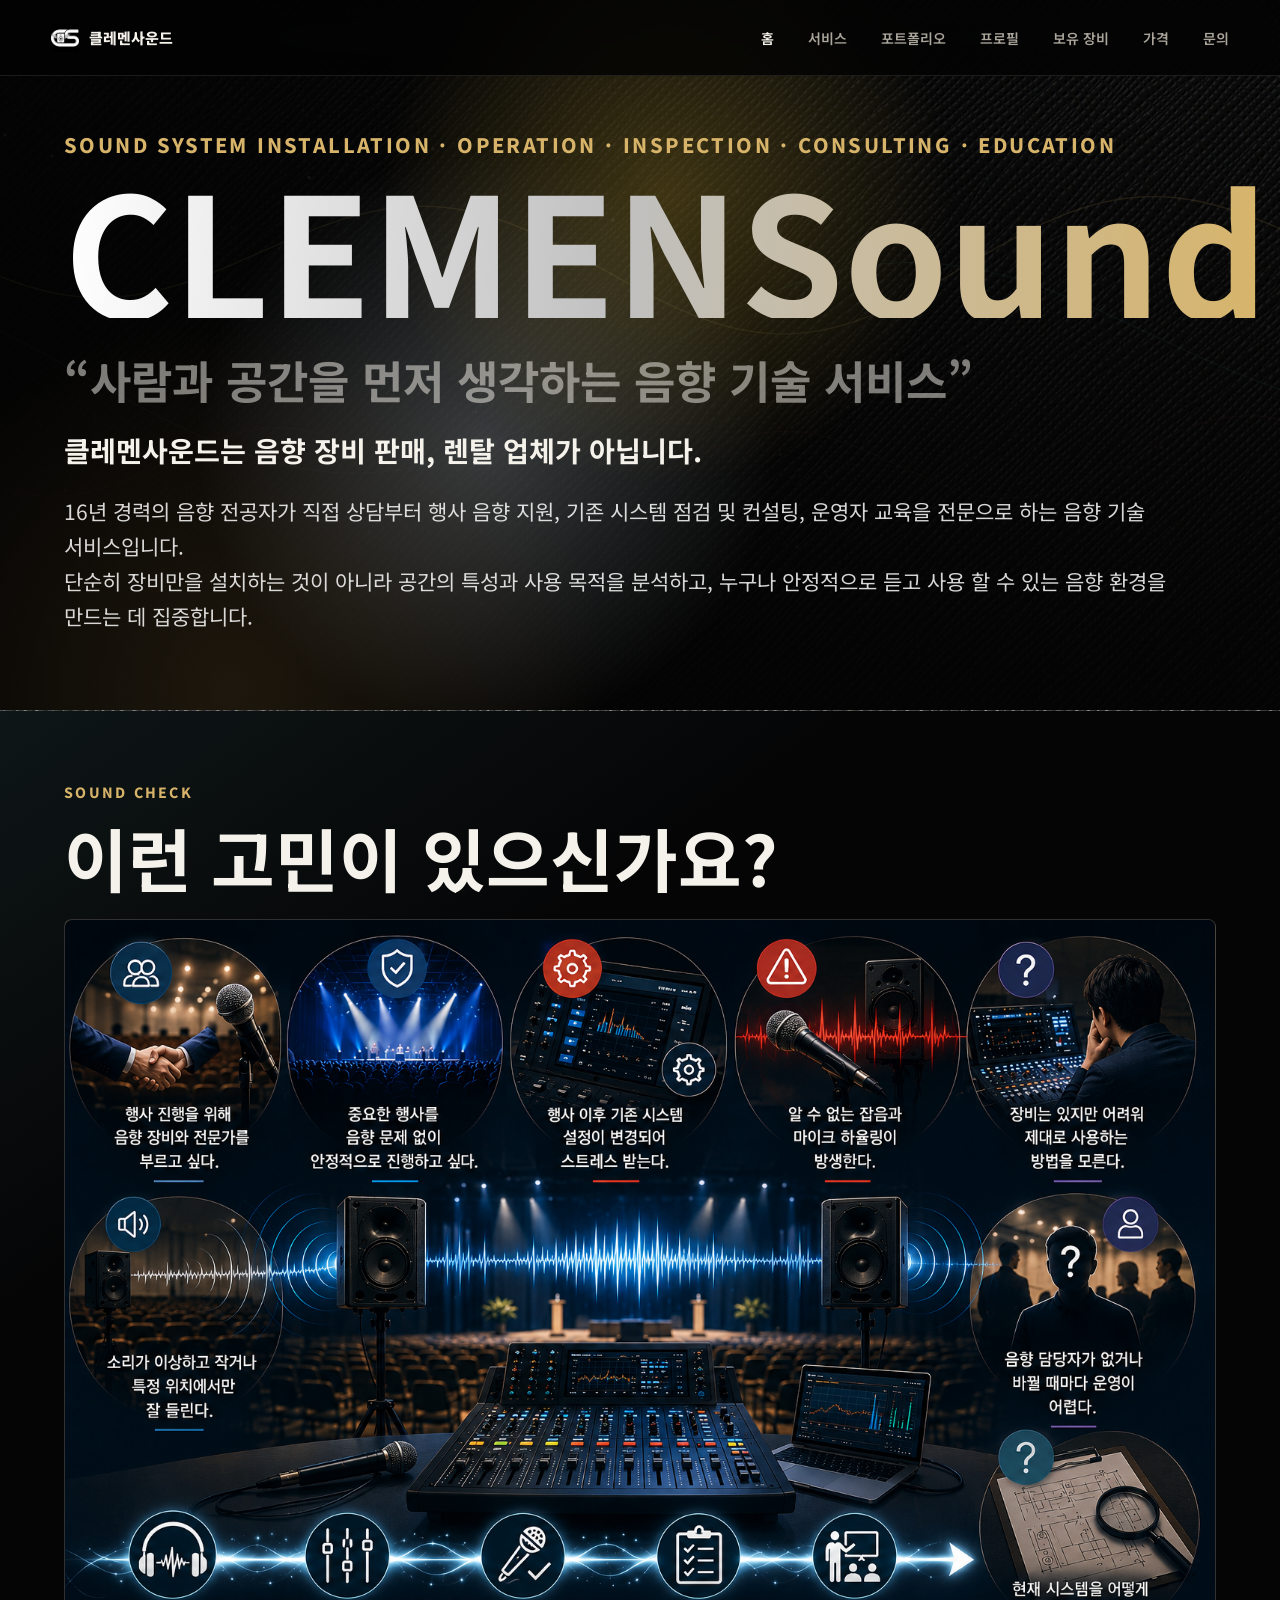
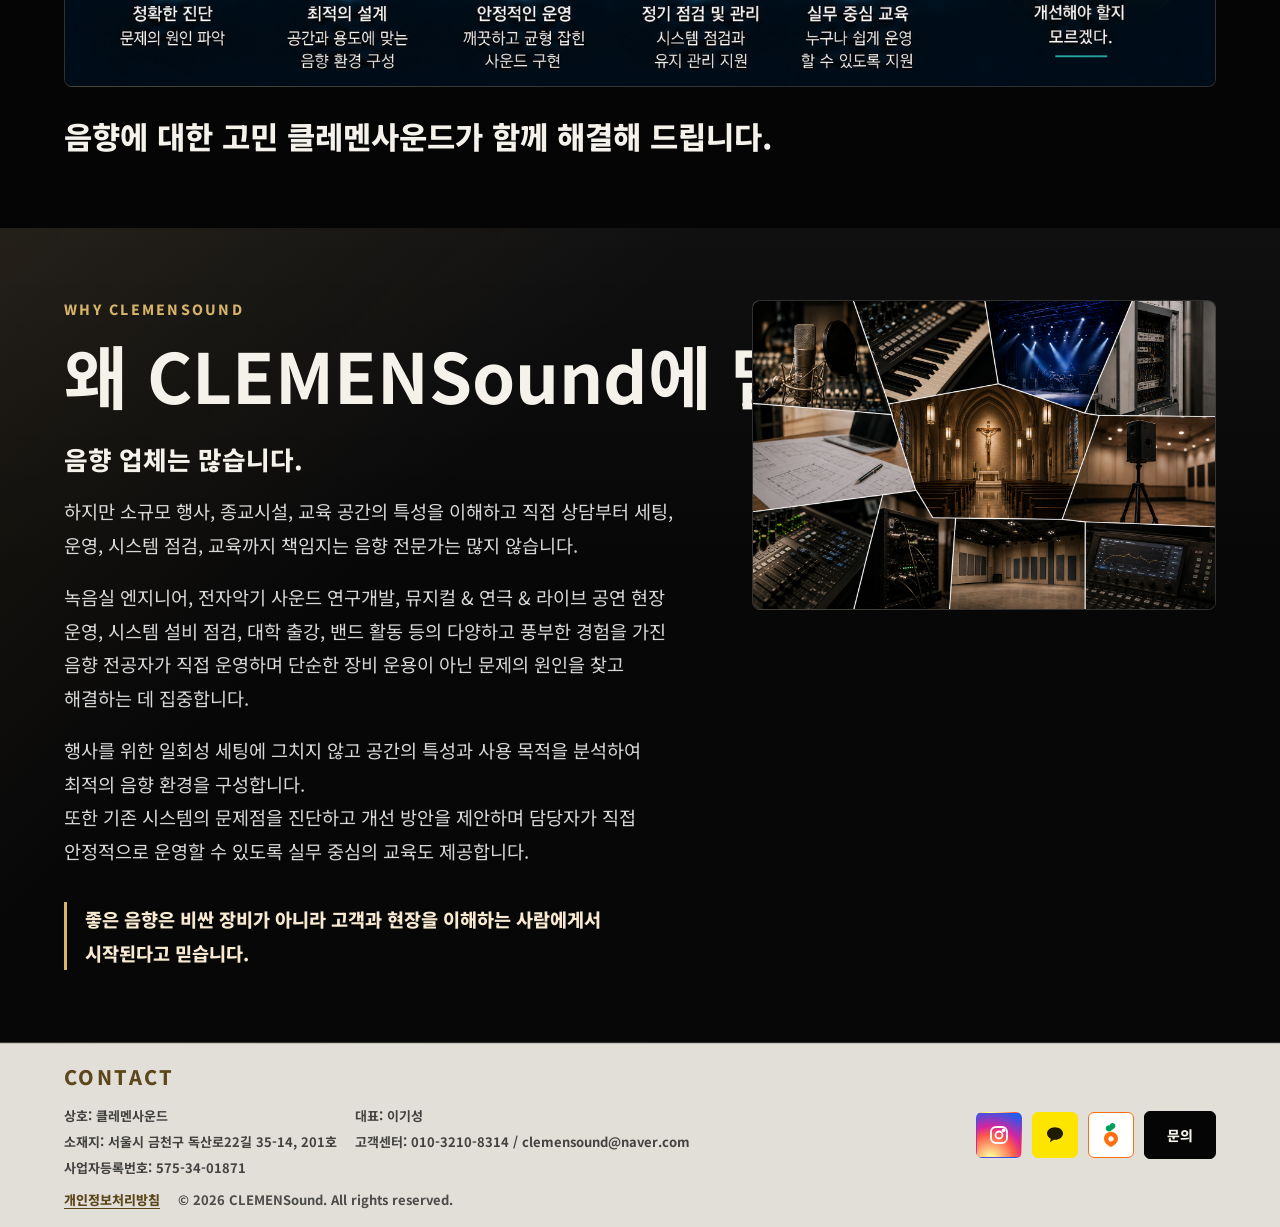
==== commit 5f66358b: "EDIT" ====
--- a/index.html
+++ b/index.html
@@ -3,11 +3,56 @@
   <head>
     <meta charset="utf-8" />
     <meta name="viewport" content="width=device-width, initial-scale=1" />
-    <title>CLEMENSound 클레멘사운드</title>
+    <title>CLEMENSound 클레멘사운드 | 행사·공연 음향 설치 운영 점검</title>
     <meta
       name="description"
       content="CLEMENSound는 소규모 행사, 공연, 성당 및 야외 결혼식, 음향 시스템 설치와 오퍼레이팅, 기존 설치 음향 점검과 컨설팅, 기초 음향 및 장비 운용 교육을 제공합니다."
     />
+    <meta name="keywords" content="클레멘사운드, CLEMENSound, 행사 음향, 공연 음향, 음향 설치, 음향 운영, 음향 오퍼레이팅, 음향 점검, 음향 컨설팅, 음향 교육, 서울 음향" />
+    <meta name="robots" content="index, follow" />
+    <link rel="canonical" href="https://clemensound.com/" />
+    <meta property="og:type" content="website" />
+    <meta property="og:site_name" content="CLEMENSound" />
+    <meta property="og:title" content="CLEMENSound 클레멘사운드 | 행사·공연 음향 설치 운영 점검" />
+    <meta property="og:description" content="소규모 행사와 공연 음향 운영, 기존 시스템 점검과 컨설팅, 기초 음향 교육을 제공하는 현장 중심 음향 서비스입니다." />
+    <meta property="og:url" content="https://clemensound.com/" />
+    <meta property="og:image" content="https://clemensound.com/assets/logo_bg_icons/CLEMENSound-Logo-WH.png" />
+    <meta name="twitter:card" content="summary_large_image" />
+    <meta name="twitter:title" content="CLEMENSound 클레멘사운드" />
+    <meta name="twitter:description" content="행사·공연 음향 설치, 운영, 점검, 컨설팅, 교육을 제공합니다." />
+    <meta name="twitter:image" content="https://clemensound.com/assets/logo_bg_icons/CLEMENSound-Logo-WH.png" />
+    <script type="application/ld+json">
+      {
+        "@context": "https://schema.org",
+        "@type": "LocalBusiness",
+        "name": "CLEMENSound",
+        "alternateName": "클레멘사운드",
+        "url": "https://clemensound.com/",
+        "logo": "https://clemensound.com/assets/logo_bg_icons/CLEMENSound-Logo-WH.png",
+        "image": "https://clemensound.com/assets/logo_bg_icons/CLEMENSound-Logo-WH.png",
+        "telephone": "+82-10-3210-8314",
+        "email": "clemensound@naver.com",
+        "address": {
+          "@type": "PostalAddress",
+          "addressCountry": "KR",
+          "addressRegion": "서울특별시",
+          "addressLocality": "금천구",
+          "streetAddress": "독산로22길 35-14, 201호"
+        },
+        "areaServed": ["서울", "경기", "수도권"],
+        "description": "행사·공연 음향 설치, 운영, 기존 음향 시스템 점검과 컨설팅, 기초 음향 교육을 제공하는 현장 중심 음향 서비스입니다.",
+        "sameAs": [
+          "https://www.instagram.com/clemensound",
+          "https://www.daangn.com/kr/local-profile/vc8u3mpbromg"
+        ],
+        "makesOffer": [
+          { "@type": "Offer", "itemOffered": { "@type": "Service", "name": "행사 음향 운영" } },
+          { "@type": "Offer", "itemOffered": { "@type": "Service", "name": "공연 음향 운영" } },
+          { "@type": "Offer", "itemOffered": { "@type": "Service", "name": "음향 시스템 점검 및 컨설팅" } },
+          { "@type": "Offer", "itemOffered": { "@type": "Service", "name": "음향 교육" } }
+        ]
+      }
+    </script>
     <link rel="preconnect" href="https://fonts.googleapis.com" />
     <link rel="preconnect" href="https://fonts.gstatic.com" crossorigin />
     <link
--- a/styles.css
+++ b/styles.css
@@ -1295,6 +1295,7 @@
 .portfolio-page,
 .equipment-page,
 .service-page,
+.price-page,
 .contact-page {
   padding-top: var(--header-height);
 }
@@ -1761,6 +1762,25 @@
   transform: scale(1.04);
 }
 
+.equipment-photo-empty {
+  color: var(--muted);
+  cursor: default;
+  font-size: 13px;
+  font-weight: 750;
+}
+
+.equipment-photo-empty span {
+  display: inline-flex;
+  min-height: 34px;
+  align-items: center;
+  justify-content: center;
+  padding: 0 13px;
+  border: 1px solid rgba(215, 180, 106, 0.36);
+  border-radius: 999px;
+  color: var(--gold);
+  background: rgba(215, 180, 106, 0.08);
+}
+
 .image-preview-layer {
   position: fixed;
   inset: 0;
@@ -2106,6 +2126,25 @@
   to {
     transform: rotate(360deg);
   }
+}
+
+.scroll-reveal {
+  opacity: 0;
+  transform: translateY(22px);
+  transition:
+    opacity 800ms ease,
+    transform 800ms cubic-bezier(0.22, 1, 0.36, 1);
+  transition-delay: var(--reveal-delay, 0ms);
+  will-change: opacity, transform;
+}
+
+.scroll-reveal.scroll-reveal-from-right {
+  transform: translateX(36px);
+}
+
+.scroll-reveal.is-visible {
+  opacity: 1;
+  transform: translateY(0);
 }
 
 /* iPad Air 13-inch portrait and below: 1024px x 1366px CSS viewport. */
@@ -2292,6 +2331,7 @@
   .portfolio-page,
   .equipment-page,
   .service-page,
+  .price-page,
   .contact-page {
     padding-top: var(--mobile-header-height);
   }
@@ -2825,6 +2865,7 @@
   .portfolio-page,
   .equipment-page,
   .service-page,
+  .price-page,
   .contact-page {
     padding-top: var(--mobile-header-height);
   }
@@ -2933,8 +2974,14 @@
 
 @media (prefers-reduced-motion: reduce) {
   .nav-links,
-  .menu-toggle span {
+  .menu-toggle span,
+  .scroll-reveal {
     transition: none;
+  }
+
+  .scroll-reveal {
+    opacity: 1;
+    transform: none;
   }
 }
 
@@ -3033,3 +3080,601 @@
     font-size: clamp(13px, 3.5vw, 18px);
   }
 }
+
+.price-page {
+  background:
+    radial-gradient(circle at 84% 10%, rgba(215, 180, 106, 0.12), transparent 28%),
+    radial-gradient(circle at 8% 36%, rgba(119, 215, 213, 0.08), transparent 26%),
+    var(--bg);
+}
+
+.price-container {
+  width: min(1180px, 100%);
+  margin: 0 auto;
+}
+
+.price-quick-nav {
+  position: relative;
+  z-index: 2;
+  display: grid;
+  width: min(1180px, calc(100% - 40px));
+  margin: 34px auto 0;
+  padding: 14px;
+  grid-template-columns: repeat(4, 1fr);
+  gap: 10px;
+  border: 1px solid var(--line);
+  border-radius: 16px;
+  background: rgba(13, 14, 16, 0.96);
+  box-shadow: 0 24px 80px rgba(0, 0, 0, 0.34);
+}
+
+.price-quick-nav a {
+  display: flex;
+  min-height: 58px;
+  align-items: center;
+  justify-content: center;
+  padding: 12px;
+  border-radius: 10px;
+  color: var(--white-soft);
+  font-size: 14px;
+  font-weight: 700;
+  text-align: center;
+}
+
+.price-quick-nav a:hover {
+  background: rgba(215, 180, 106, 0.12);
+  color: var(--gold);
+}
+
+.price-section {
+  padding: 104px clamp(20px, 4vw, 56px);
+}
+
+.price-section-heading {
+  max-width: 780px;
+  margin-bottom: 70px;
+}
+
+.price-section-heading h2 {
+  margin: 0 0 20px;
+  font-size: clamp(32px, 5vw, 56px);
+  line-height: 1.18;
+}
+
+.price-section-heading p {
+  margin: 0;
+  color: var(--muted);
+  font-size: 17px;
+  line-height: 1.8;
+}
+
+.price-block {
+  scroll-margin-top: calc(var(--header-height) + 24px);
+}
+
+.price-block + .price-block {
+  margin-top: 100px;
+}
+
+.price-block-heading {
+  display: flex;
+  align-items: flex-start;
+  gap: 20px;
+  margin-bottom: 34px;
+}
+
+.price-block-heading > span {
+  display: flex;
+  flex: 0 0 48px;
+  width: 48px;
+  height: 48px;
+  align-items: center;
+  justify-content: center;
+  border: 1px solid rgba(215, 180, 106, 0.58);
+  border-radius: 50%;
+  color: var(--gold);
+  font-size: 14px;
+  font-weight: 800;
+}
+
+.price-block-heading h3 {
+  margin: 0 0 9px;
+  font-size: clamp(25px, 3vw, 35px);
+}
+
+.price-block-heading p {
+  margin: 0;
+  color: var(--muted);
+  line-height: 1.75;
+}
+
+.price-card-grid,
+.price-page .education-grid {
+  display: grid;
+  grid-template-columns: repeat(3, 1fr);
+  gap: 22px;
+}
+
+.price-card,
+.price-page .education-card {
+  position: relative;
+  display: flex;
+  min-height: 100%;
+  flex-direction: column;
+  padding: 34px;
+  border: 1px solid var(--line);
+  border-radius: 16px;
+  background:
+    linear-gradient(145deg, rgba(245, 242, 235, 0.046), rgba(245, 242, 235, 0.012)),
+    var(--panel);
+  transition:
+    transform 0.24s ease,
+    border-color 0.24s ease;
+}
+
+.price-card:hover {
+  transform: translateY(-5px);
+  border-color: rgba(215, 180, 106, 0.5);
+}
+
+.price-card.is-featured {
+  border-color: rgba(215, 180, 106, 0.72);
+  background:
+    linear-gradient(145deg, rgba(215, 180, 106, 0.16), rgba(245, 242, 235, 0.024)),
+    var(--panel);
+  box-shadow: 0 24px 80px rgba(0, 0, 0, 0.32);
+}
+
+.price-recommend {
+  position: absolute;
+  top: 18px;
+  right: 18px;
+  padding: 7px 12px;
+  border-radius: 999px;
+  background: var(--gold);
+  color: #111;
+  font-size: 12px;
+  font-weight: 850;
+}
+
+.price-card-label {
+  display: inline-block;
+  margin-bottom: 18px;
+  color: var(--gold);
+  font-size: 12px;
+  font-weight: 850;
+  letter-spacing: 0.15em;
+  text-transform: uppercase;
+}
+
+.price-card h4,
+.price-page .education-card h4 {
+  margin: 0 0 16px;
+  font-size: 24px;
+}
+
+.price-amount {
+  display: flex;
+  align-items: flex-end;
+  gap: 7px;
+  margin-bottom: 26px;
+  flex-wrap: wrap;
+}
+
+.price-amount strong,
+.price-page .education-card strong {
+  color: var(--gold);
+  font-size: clamp(27px, 3vw, 34px);
+}
+
+.price-meta,
+.price-extra-grid small {
+  padding-bottom: 4px;
+  color: var(--muted);
+  font-size: 12px;
+  font-weight: 700;
+}
+
+.price-meta {
+  display: inline-flex;
+  align-items: center;
+  gap: 6px;
+  line-height: 1.2;
+  white-space: nowrap;
+}
+
+.price-from {
+  color: var(--muted);
+  font-size: 14px;
+  font-weight: 750;
+  line-height: 1.1;
+}
+
+.price-vat-pill {
+  display: inline-flex;
+  min-height: 22px;
+  align-items: center;
+  justify-content: center;
+  padding: 3px 9px;
+  border: 1px solid rgba(215, 180, 106, 0.48);
+  border-radius: 999px;
+  background: rgba(215, 180, 106, 0.1);
+  color: var(--gold);
+  font-size: 11px;
+  font-weight: 800;
+  line-height: 1;
+  white-space: nowrap;
+}
+
+.price-card ul {
+  margin: 0;
+  padding: 24px 0 0;
+  border-top: 1px solid var(--line);
+  list-style: none;
+}
+
+.price-card li {
+  position: relative;
+  margin-bottom: 13px;
+  padding-left: 19px;
+  color: var(--white-soft);
+  font-size: 15px;
+  line-height: 1.65;
+}
+
+.price-card li::before {
+  position: absolute;
+  top: 10px;
+  left: 0;
+  width: 5px;
+  height: 5px;
+  border-radius: 50%;
+  background: var(--gold);
+  content: "";
+}
+
+.price-card > p {
+  margin: auto 0 0;
+  padding-top: 24px;
+  color: var(--muted);
+  font-size: 14px;
+  line-height: 1.75;
+}
+
+.price-table-wrap {
+  overflow-x: auto;
+  border: 1px solid var(--line);
+  border-radius: 16px;
+  background: var(--panel);
+}
+
+.price-table {
+  width: 100%;
+  border-collapse: collapse;
+}
+
+.price-table th,
+.price-table td {
+  padding: 22px 24px;
+  border-bottom: 1px solid var(--line);
+  text-align: left;
+  vertical-align: middle;
+}
+
+.price-table th {
+  background: rgba(215, 180, 106, 0.09);
+  color: var(--gold);
+  font-size: 14px;
+}
+
+.price-table td {
+  color: var(--white-soft);
+  line-height: 1.65;
+}
+
+.price-table td:last-child {
+  color: var(--gold);
+  font-weight: 750;
+  white-space: nowrap;
+}
+
+.price-table tr:last-child td {
+  border-bottom: 0;
+}
+
+.simple-price-table {
+  max-width: 860px;
+}
+
+.simple-price-note {
+  max-width: 860px;
+  margin: 22px 0 0;
+  padding: 18px 22px;
+  border-left: 3px solid var(--gold);
+  background: rgba(245, 242, 235, 0.04);
+  color: var(--muted);
+  line-height: 1.7;
+}
+
+.simple-option-section {
+  margin-top: 92px;
+}
+
+.simple-option-grid {
+  display: grid;
+  grid-template-columns: repeat(3, 1fr);
+  gap: 16px;
+}
+
+.simple-option-grid article {
+  min-height: 180px;
+  padding: 28px;
+  border: 1px solid var(--line);
+  border-radius: 16px;
+  background:
+    linear-gradient(145deg, rgba(245, 242, 235, 0.046), rgba(245, 242, 235, 0.012)),
+    var(--panel);
+}
+
+.simple-option-grid article > span {
+  display: inline-flex;
+  min-height: 30px;
+  align-items: center;
+  justify-content: center;
+  margin-bottom: 20px;
+  padding: 0 11px;
+  border: 1px solid rgba(215, 180, 106, 0.45);
+  border-radius: 999px;
+  color: var(--gold);
+  font-size: 13px;
+  font-weight: 850;
+}
+
+.simple-option-grid strong {
+  display: block;
+  margin-bottom: 12px;
+  color: var(--text);
+  font-size: 21px;
+}
+
+.simple-option-grid p {
+  margin: 0;
+  color: var(--muted);
+  line-height: 1.72;
+}
+
+.simple-option-quote {
+  border-color: rgba(215, 180, 106, 0.56) !important;
+  background:
+    linear-gradient(145deg, rgba(215, 180, 106, 0.14), rgba(245, 242, 235, 0.018)),
+    var(--panel) !important;
+}
+
+.price-page .education-duration {
+  display: inline-block;
+  width: fit-content;
+  margin-bottom: 18px;
+  padding: 7px 11px;
+  border: 1px solid rgba(215, 180, 106, 0.42);
+  border-radius: 999px;
+  color: var(--gold);
+  font-size: 13px;
+  font-weight: 750;
+}
+
+.price-page .education-card p {
+  margin: 0;
+  color: var(--muted);
+  line-height: 1.78;
+}
+
+.price-extra-grid {
+  display: grid;
+  grid-template-columns: repeat(4, 1fr);
+  gap: 14px;
+}
+
+.price-extra-grid div {
+  display: flex;
+  min-height: 124px;
+  flex-direction: column;
+  justify-content: space-between;
+  padding: 23px;
+  border: 1px solid var(--line);
+  border-radius: 14px;
+  background: var(--panel);
+}
+
+.price-extra-grid span {
+  color: var(--muted);
+  font-size: 14px;
+}
+
+.price-extra-grid strong {
+  color: var(--gold);
+  font-size: 17px;
+  line-height: 1.45;
+}
+
+.price-extra-grid small {
+  display: inline-flex;
+  align-items: center;
+  gap: 6px;
+  padding-bottom: 0;
+}
+
+.price-notice {
+  margin-top: 74px;
+  padding: 34px;
+  border-left: 3px solid var(--gold);
+  background: rgba(245, 242, 235, 0.04);
+}
+
+.price-notice h3 {
+  margin: 0 0 20px;
+  font-size: 23px;
+}
+
+.price-notice ul {
+  margin: 0;
+  padding-left: 20px;
+}
+
+.price-notice li {
+  margin-bottom: 9px;
+  color: var(--muted);
+  line-height: 1.75;
+}
+
+.price-cta {
+  display: flex;
+  align-items: center;
+  justify-content: space-between;
+  gap: 30px;
+  margin-top: 50px;
+  padding: 42px;
+  border: 1px solid rgba(215, 180, 106, 0.45);
+  border-radius: 18px;
+  background: linear-gradient(135deg, rgba(215, 180, 106, 0.15), rgba(119, 215, 213, 0.04));
+}
+
+.price-cta span {
+  display: block;
+  margin-bottom: 8px;
+  color: var(--gold);
+  font-size: 14px;
+  font-weight: 750;
+}
+
+.price-cta h3 {
+  max-width: 760px;
+  margin: 0;
+  font-size: clamp(21px, 3vw, 30px);
+  line-height: 1.42;
+}
+
+.price-cta .button {
+  flex: 0 0 auto;
+  min-width: 166px;
+}
+
+@media (max-width: 1040px) {
+  .price-card-grid,
+  .price-page .education-grid {
+    grid-template-columns: 1fr;
+  }
+
+  .price-extra-grid {
+    grid-template-columns: repeat(2, 1fr);
+  }
+
+  .simple-option-grid {
+    grid-template-columns: 1fr 1fr;
+  }
+}
+
+@media (max-width: 700px) {
+  .price-quick-nav {
+    width: calc(100% - 28px);
+    margin-top: 24px;
+    padding: 10px;
+    grid-template-columns: 1fr 1fr;
+    gap: 5px;
+  }
+
+  .price-quick-nav a {
+    min-height: 52px;
+    padding: 9px 6px;
+    font-size: 13px;
+  }
+
+  .price-section {
+    padding: 80px 18px;
+  }
+
+  .price-section-heading {
+    margin-bottom: 56px;
+  }
+
+  .price-block + .price-block {
+    margin-top: 72px;
+  }
+
+  .price-block-heading {
+    gap: 13px;
+  }
+
+  .price-block-heading > span {
+    flex-basis: 39px;
+    width: 39px;
+    height: 39px;
+  }
+
+  .price-card,
+  .price-page .education-card {
+    padding: 26px 22px;
+  }
+
+  .price-extra-grid {
+    grid-template-columns: 1fr;
+  }
+
+  .simple-option-grid {
+    grid-template-columns: 1fr;
+  }
+
+  .price-extra-grid div {
+    min-height: 102px;
+  }
+
+  .price-table thead {
+    display: none;
+  }
+
+  .price-table,
+  .price-table tbody,
+  .price-table tr,
+  .price-table td {
+    display: block;
+    width: 100%;
+  }
+
+  .price-table tr {
+    padding: 19px 20px;
+    border-bottom: 1px solid var(--line);
+  }
+
+  .price-table tr:last-child {
+    border-bottom: 0;
+  }
+
+  .price-table td {
+    display: grid;
+    grid-template-columns: 92px minmax(0, 1fr);
+    gap: 14px;
+    padding: 7px 0;
+    border: 0;
+    white-space: normal;
+  }
+
+  .price-table td::before {
+    color: var(--muted);
+    font-size: 13px;
+    font-weight: 650;
+    content: attr(data-label);
+  }
+
+  .price-notice {
+    padding: 28px 22px;
+  }
+
+  .price-cta {
+    align-items: flex-start;
+    flex-direction: column;
+    padding: 30px 24px;
+  }
+
+  .price-cta .button {
+    width: 100%;
+  }
+}
